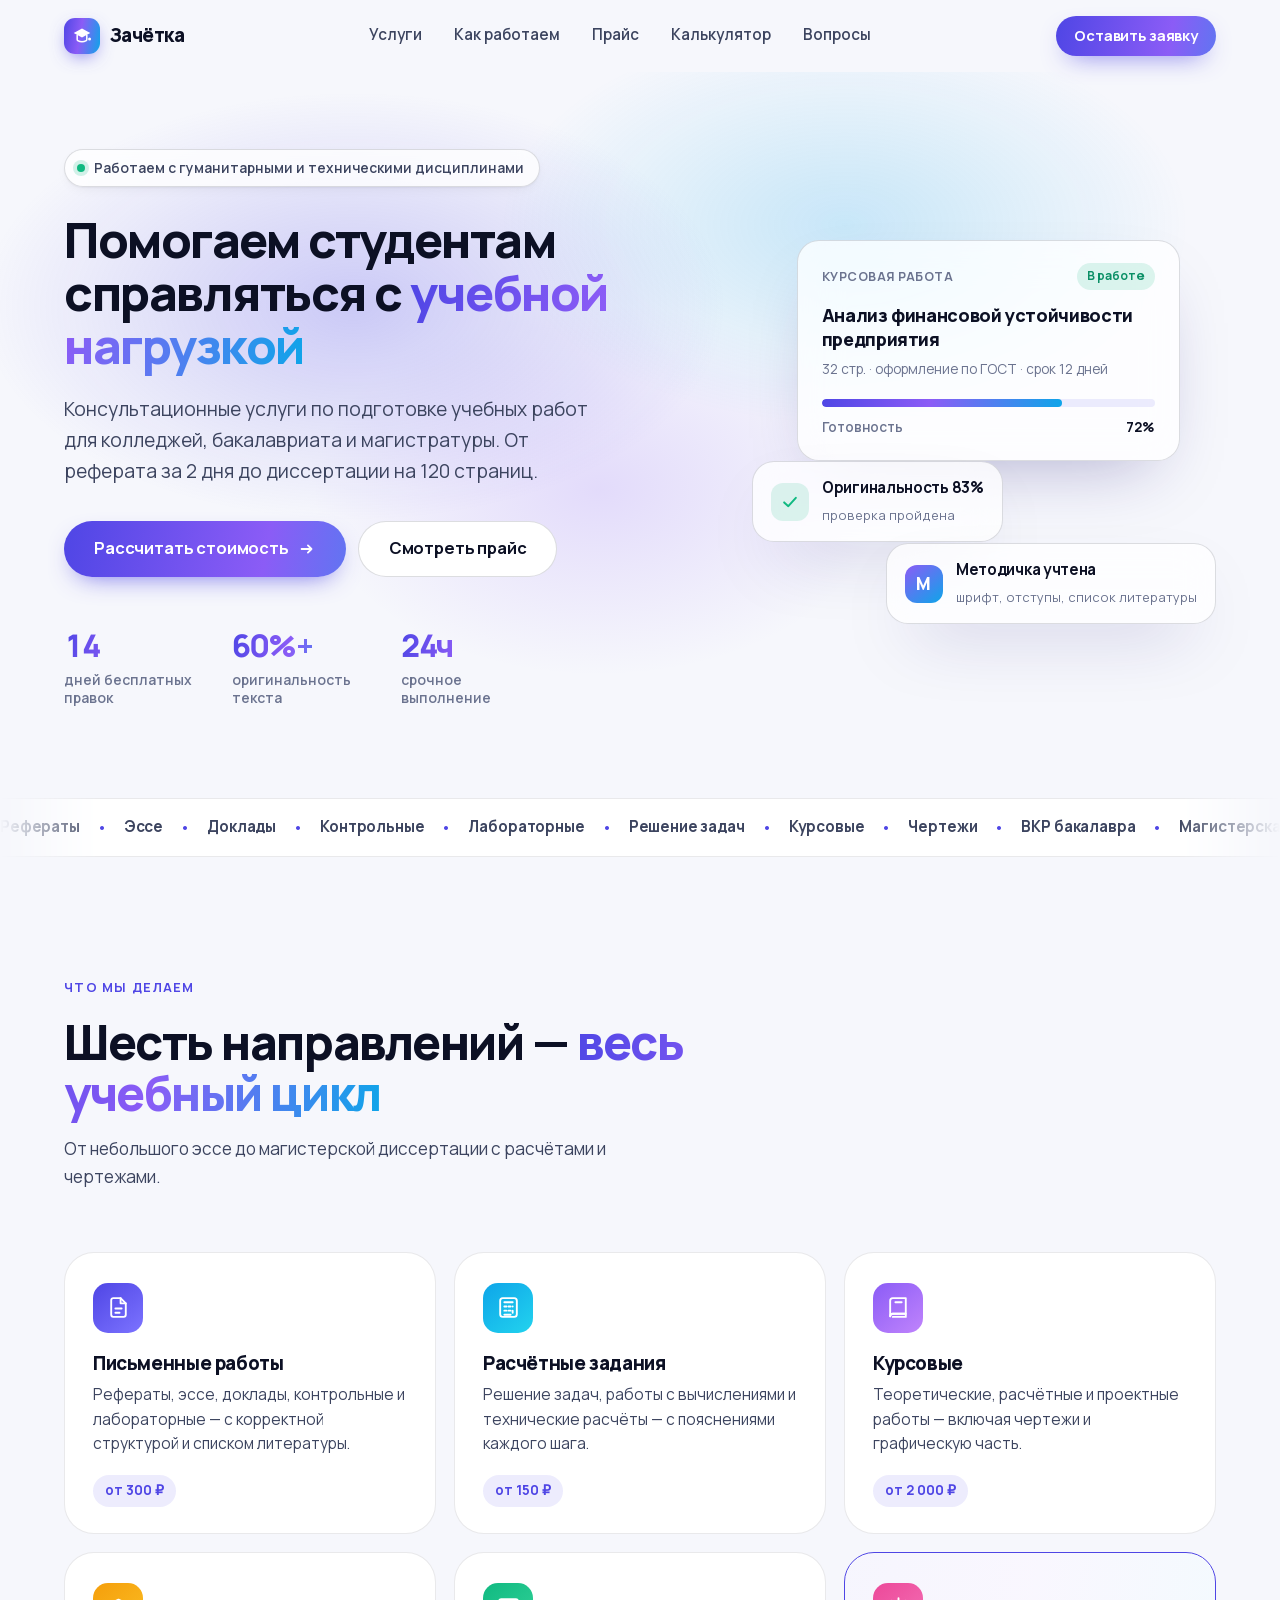
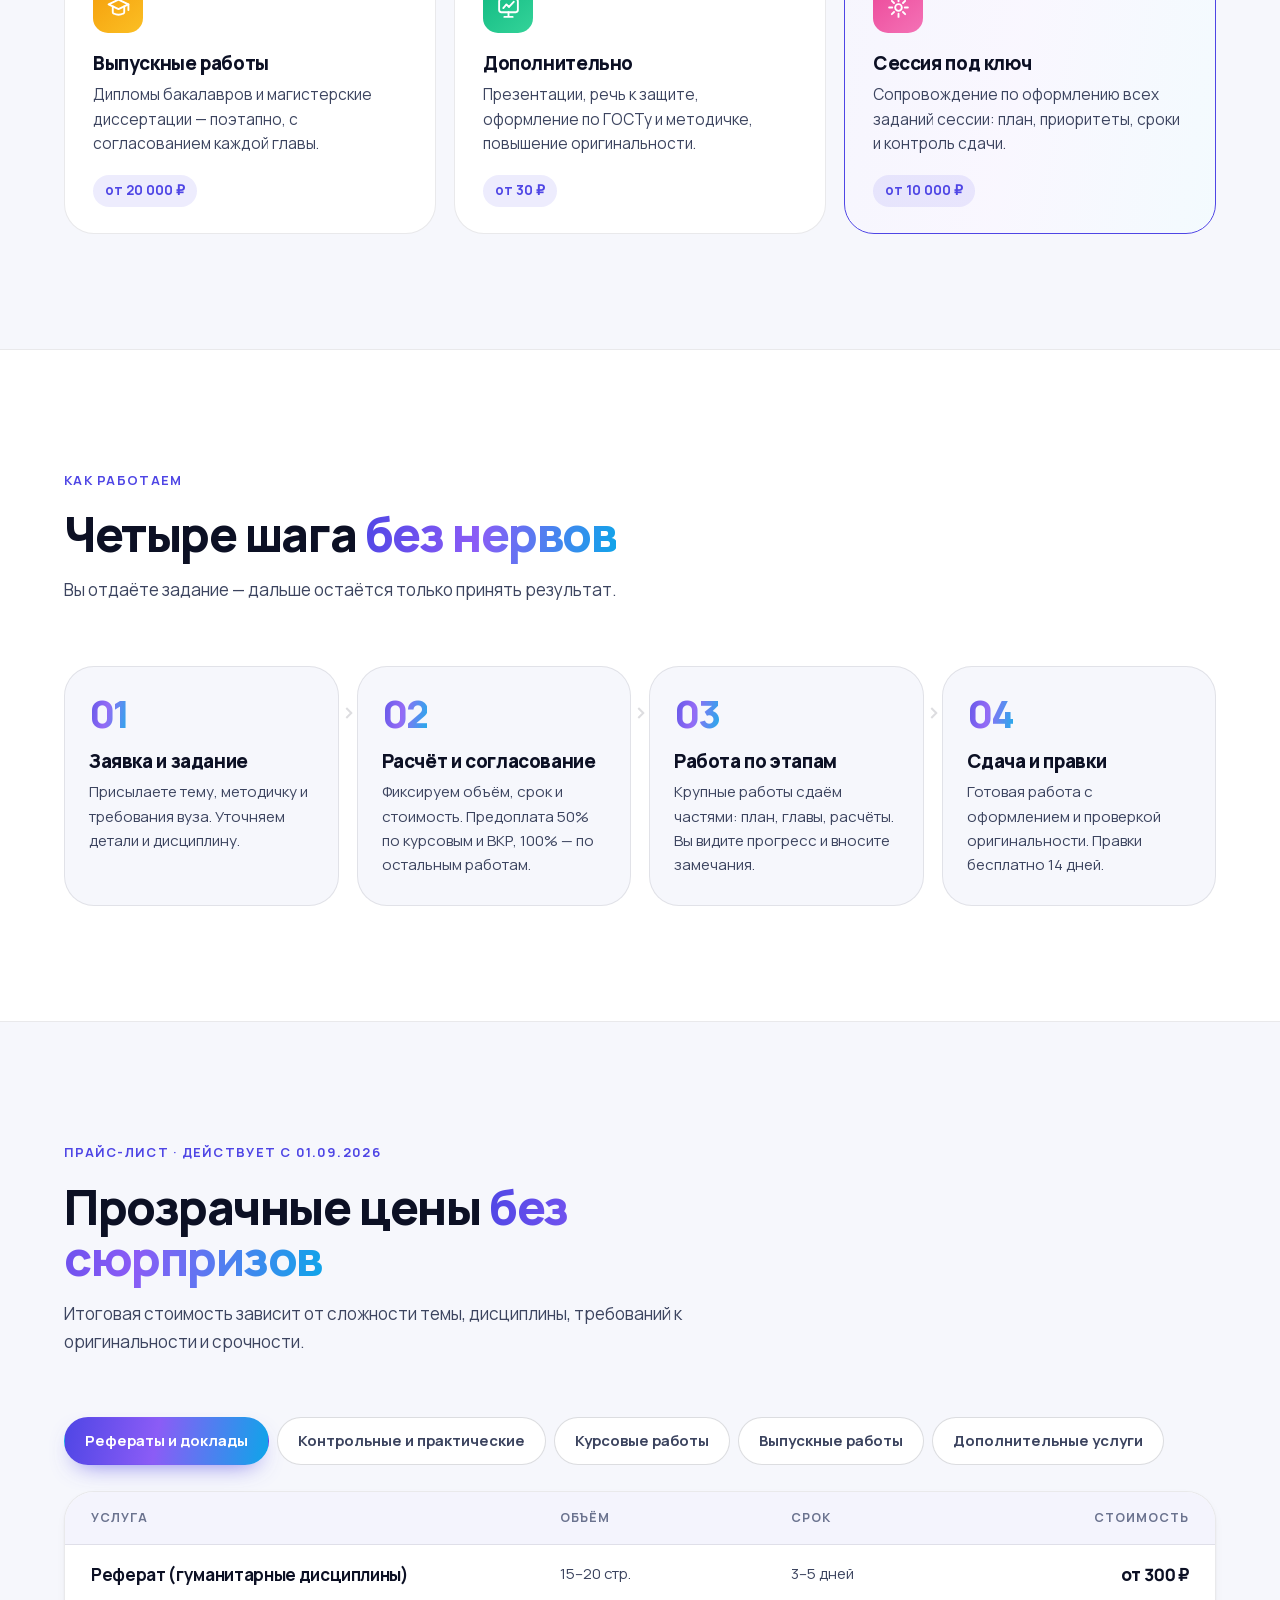
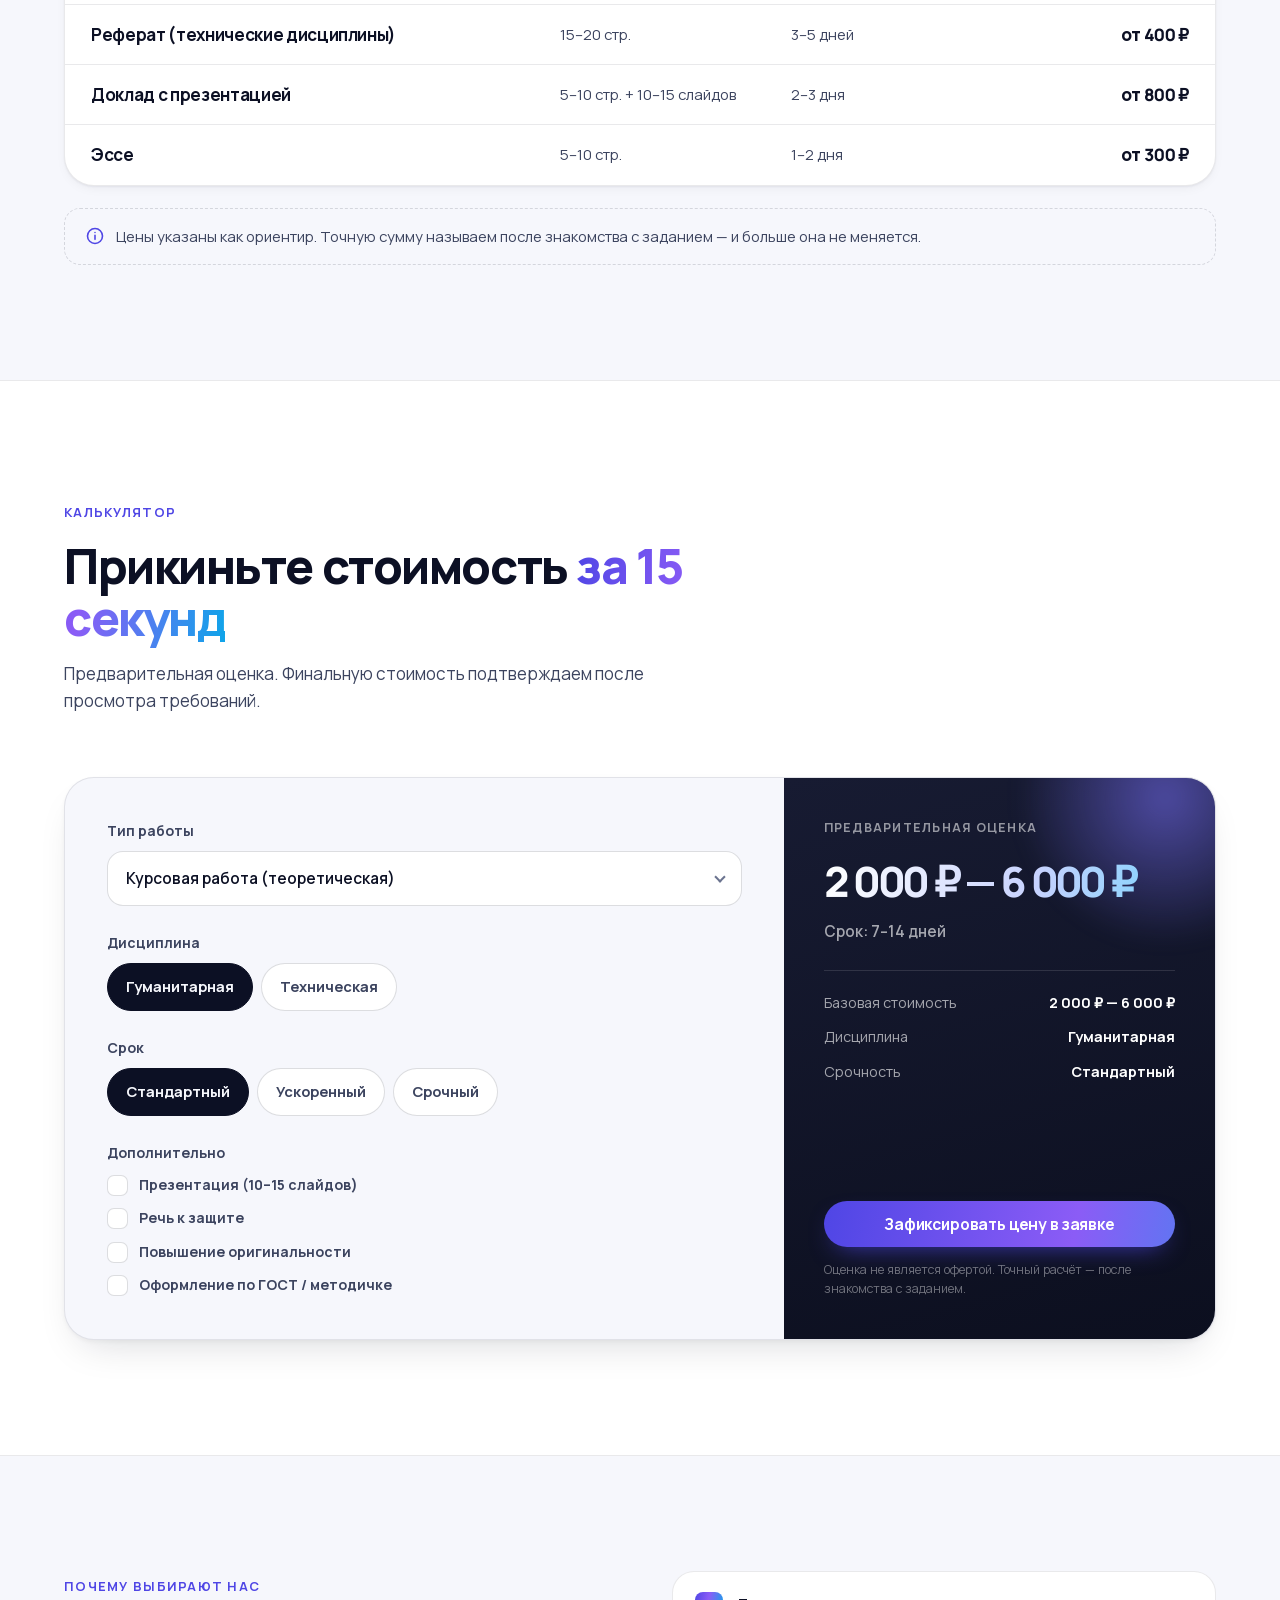
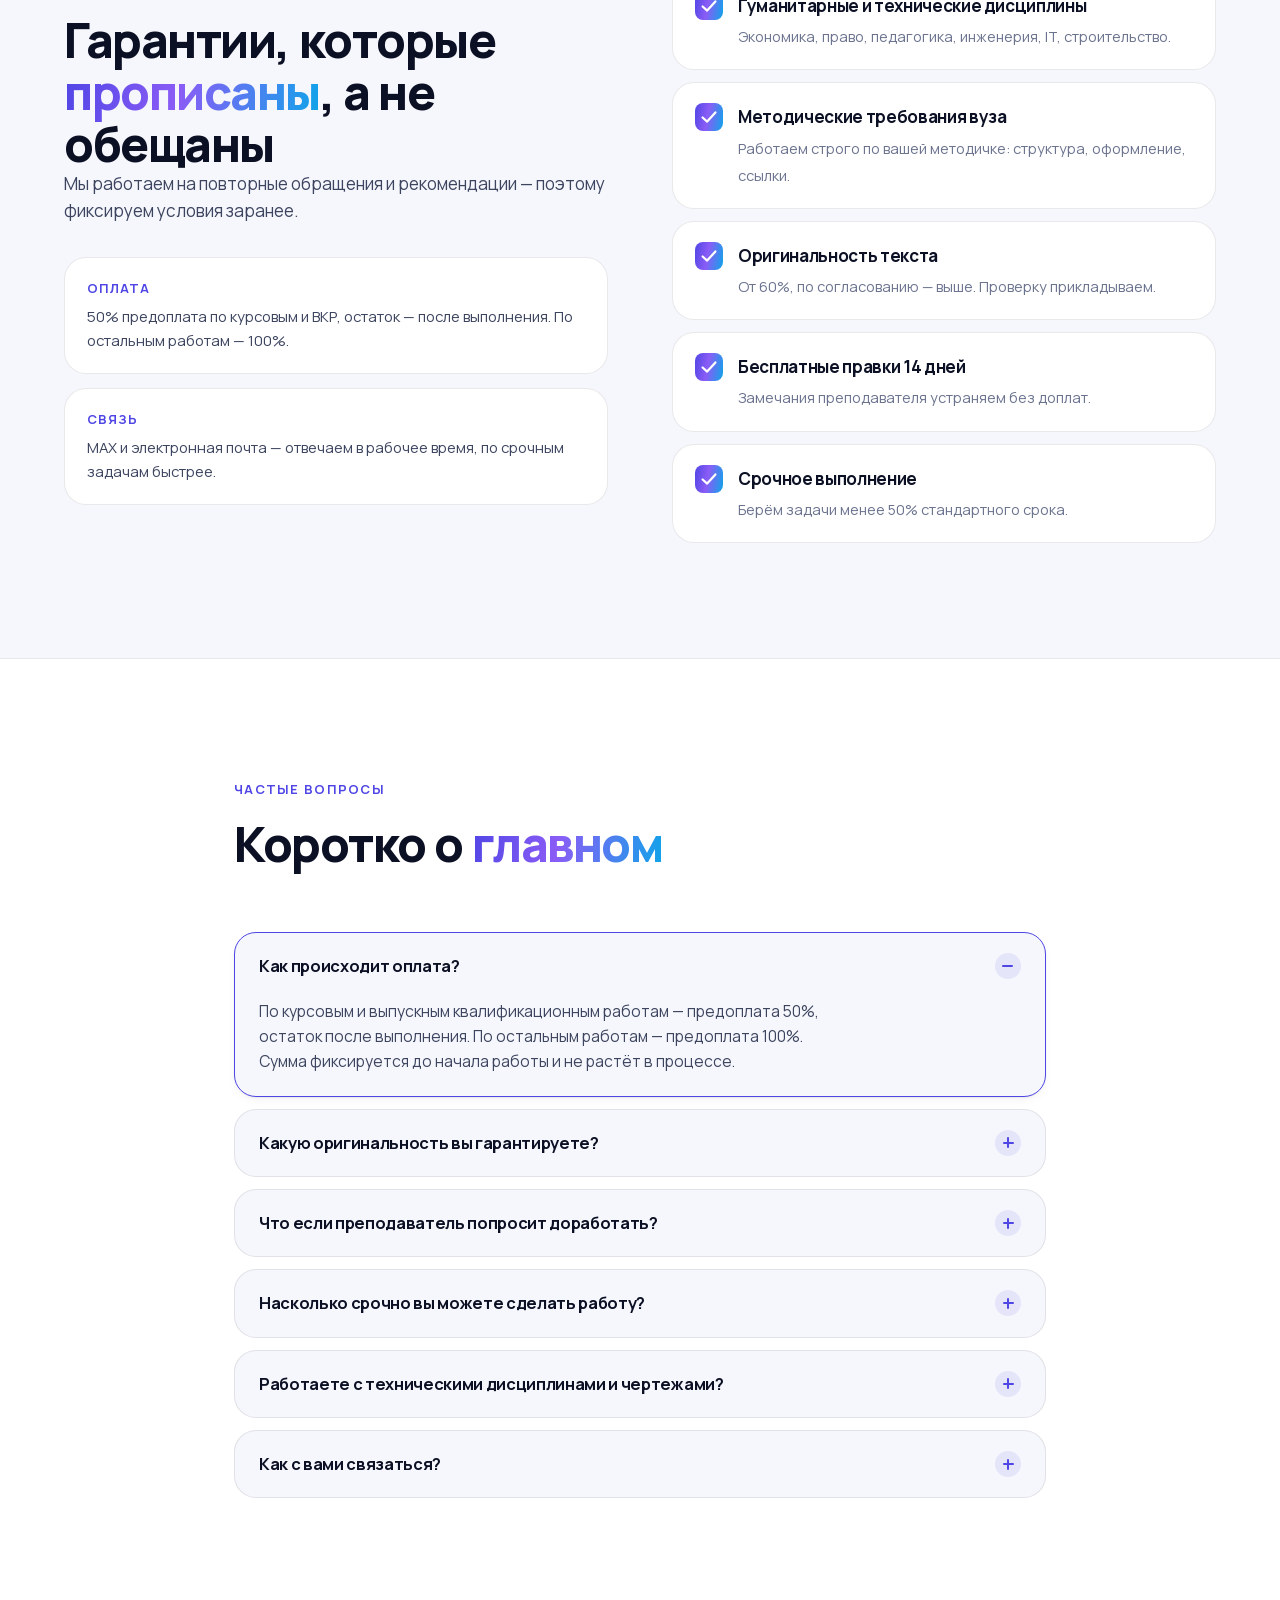
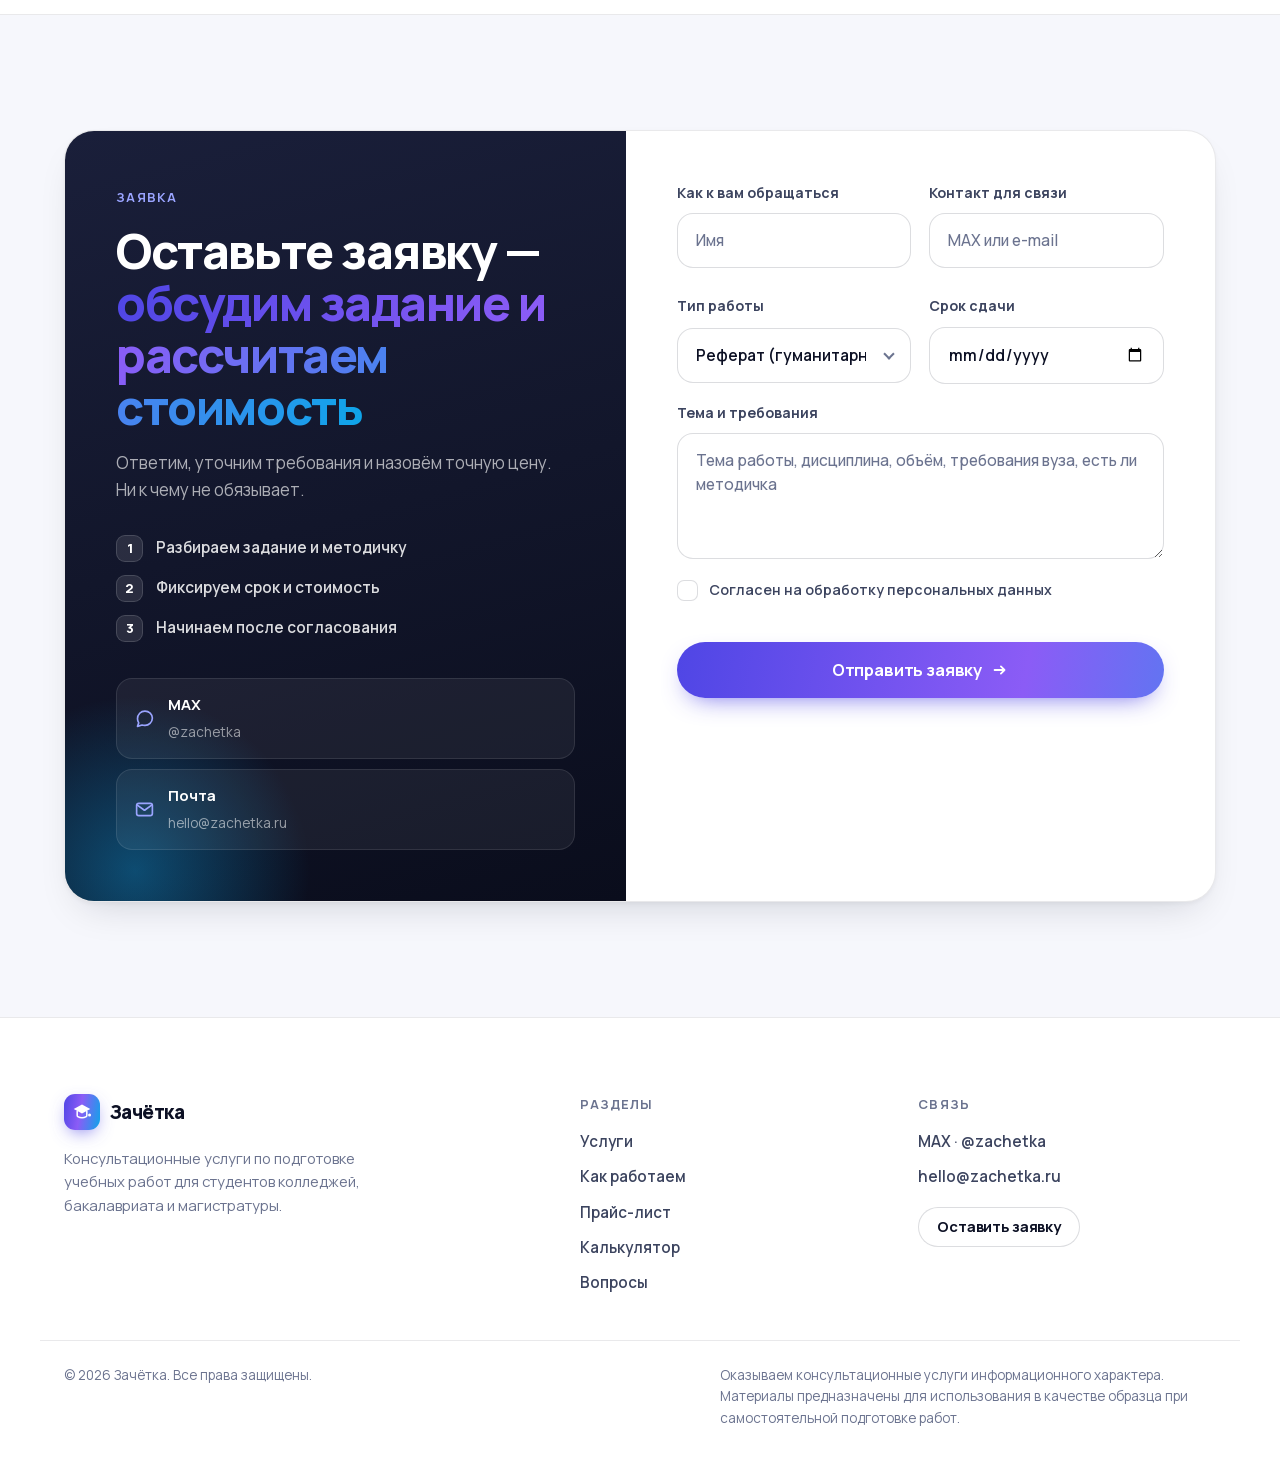
==== index.html @ c63322fb "Лендинг «Зачётка»: услуги, прайс-лист, калькулятор стоимости, форма заявки Одностраничный сайт без с" ====
<!DOCTYPE html>
<html lang="ru">
<head>
<meta charset="UTF-8">
<meta name="viewport" content="width=device-width, initial-scale=1">
<title>Зачётка — помощь студентам с учебными работами</title>
<meta name="description" content="Консультационные услуги по подготовке учебных работ: рефераты, контрольные, курсовые, ВКР и магистерские диссертации. Гарантия оригинальности, бесплатные правки 14 дней, срочное выполнение.">
<meta name="theme-color" content="#4f46e5">

<meta property="og:type" content="website">
<meta property="og:title" content="Зачётка — помощь студентам с учебными работами">
<meta property="og:description" content="Рефераты, контрольные, курсовые, ВКР и диссертации. Соблюдаем методички вашего вуза, правим бесплатно 14 дней.">
<meta property="og:image" content="assets/img/og.svg">

<link rel="icon" href="assets/img/favicon.svg" type="image/svg+xml">
<link rel="preload" href="assets/fonts/manrope-cyrillic.woff2" as="font" type="font/woff2" crossorigin>
<link rel="stylesheet" href="assets/css/fonts.css">
<link rel="stylesheet" href="assets/css/styles.css">
</head>
<body>

<div class="scroll-progress" aria-hidden="true"><span id="scrollBar"></span></div>

<a class="skip-link" href="#services">Перейти к содержанию</a>

<!-- ============ HEADER ============ -->
<header class="site-header" id="header">
  <div class="wrap header-inner">
    <a class="logo" href="#top" aria-label="Зачётка — на главную">
      <span class="logo-mark" aria-hidden="true">
        <svg viewBox="0 0 32 32" fill="none"><path d="M4 11.5 16 5l12 6.5-12 6.5-12-6.5Z" fill="currentColor"/><path d="M9 15v6.2c0 .6.3 1.1.8 1.4 4.1 2.4 8.3 2.4 12.4 0 .5-.3.8-.8.8-1.4V15" stroke="currentColor" stroke-width="2.2" stroke-linecap="round"/><circle cx="27" cy="20.5" r="2.2" fill="currentColor"/></svg>
      </span>
      <span class="logo-text">Зачётка</span>
    </a>

    <nav class="nav" id="nav" aria-label="Основная навигация">
      <a href="#services">Услуги</a>
      <a href="#process">Как работаем</a>
      <a href="#pricing">Прайс</a>
      <a href="#calc">Калькулятор</a>
      <a href="#faq">Вопросы</a>
      <a class="btn btn-primary nav-cta" href="#order">Оставить заявку</a>
    </nav>

    <div class="header-actions">
      <a class="btn btn-primary btn-sm" href="#order">Оставить заявку</a>
      <button class="burger" id="burger" type="button" aria-label="Меню" aria-expanded="false"><span></span><span></span></button>
    </div>
  </div>
</header>

<main id="top">

<!-- ============ HERO ============ -->
<section class="hero">
  <div class="hero-glow" aria-hidden="true"></div>

  <div class="wrap hero-inner">
    <div class="hero-copy">
      <span class="pill reveal">
        <span class="dot"></span>
        Работаем с гуманитарными и техническими дисциплинами
      </span>

      <h1 class="reveal">
        Помогаем студентам<br>
        справляться с <span class="grad">учебной нагрузкой</span>
      </h1>

      <p class="lead reveal">
        Консультационные услуги по подготовке учебных работ для колледжей,
        бакалавриата и магистратуры. От реферата за 2 дня до диссертации на 120 страниц.
      </p>

      <div class="hero-cta reveal">
        <a class="btn btn-primary btn-lg" href="#order">
          Рассчитать стоимость
          <svg viewBox="0 0 20 20" fill="none" stroke="currentColor" stroke-width="2" stroke-linecap="round" stroke-linejoin="round"><path d="M4 10h11M11 6l4 4-4 4"/></svg>
        </a>
        <a class="btn btn-ghost btn-lg" href="#pricing">Смотреть прайс</a>
      </div>

      <ul class="hero-trust reveal">
        <li><strong data-count="14">0</strong><span>дней бесплатных правок</span></li>
        <li><strong data-count="60" data-suffix="%+">0</strong><span>оригинальность текста</span></li>
        <li><strong data-count="24" data-suffix="ч">0</strong><span>срочное выполнение</span></li>
      </ul>
    </div>

    <!-- Визуальная карточка -->
    <div class="hero-visual reveal" aria-hidden="true">
      <div class="card-stack">
        <div class="float-card fc-status">
          <div class="fc-head">
            <span class="fc-tag">Курсовая работа</span>
            <span class="badge badge-ok">В работе</span>
          </div>
          <div class="fc-title">Анализ финансовой устойчивости предприятия</div>
          <div class="fc-meta">32 стр. · оформление по ГОСТ · срок 12 дней</div>
          <div class="fc-progress"><span style="--w:72%"></span></div>
          <div class="fc-row"><span>Готовность</span><b>72%</b></div>
        </div>

        <div class="float-card fc-check">
          <div class="fc-check-icon">
            <svg viewBox="0 0 24 24" fill="none" stroke="currentColor" stroke-width="2.4" stroke-linecap="round" stroke-linejoin="round"><path d="M5 12.5 10 17l9-10"/></svg>
          </div>
          <div>
            <b>Оригинальность 83%</b>
            <span>проверка пройдена</span>
          </div>
        </div>

        <div class="float-card fc-chat">
          <div class="fc-avatar">М</div>
          <div>
            <b>Методичка учтена</b>
            <span>шрифт, отступы, список литературы</span>
          </div>
        </div>
      </div>
    </div>
  </div>

  <div class="marquee" aria-hidden="true">
    <div class="marquee-track">
      <span>Рефераты</span><i>•</i><span>Эссе</span><i>•</i><span>Доклады</span><i>•</i><span>Контрольные</span><i>•</i><span>Лабораторные</span><i>•</i><span>Решение задач</span><i>•</i><span>Курсовые</span><i>•</i><span>Чертежи</span><i>•</i><span>ВКР бакалавра</span><i>•</i><span>Магистерская диссертация</span><i>•</i><span>Презентации</span><i>•</i><span>Речь к защите</span><i>•</i><span>Оформление по ГОСТ</span><i>•</i>
      <span>Рефераты</span><i>•</i><span>Эссе</span><i>•</i><span>Доклады</span><i>•</i><span>Контрольные</span><i>•</i><span>Лабораторные</span><i>•</i><span>Решение задач</span><i>•</i><span>Курсовые</span><i>•</i><span>Чертежи</span><i>•</i><span>ВКР бакалавра</span><i>•</i><span>Магистерская диссертация</span><i>•</i><span>Презентации</span><i>•</i><span>Речь к защите</span><i>•</i><span>Оформление по ГОСТ</span><i>•</i>
    </div>
  </div>
</section>

<!-- ============ SERVICES ============ -->
<section class="section" id="services">
  <div class="wrap">
    <div class="section-head">
      <span class="eyebrow reveal">Что мы делаем</span>
      <h2 class="reveal">Шесть направлений — <span class="grad">весь учебный цикл</span></h2>
      <p class="section-sub reveal">От небольшого эссе до магистерской диссертации с расчётами и чертежами.</p>
    </div>

    <div class="cards">
      <article class="card reveal">
        <div class="card-ico ico-1">
          <svg viewBox="0 0 24 24" fill="none" stroke="currentColor" stroke-width="1.8" stroke-linecap="round" stroke-linejoin="round"><path d="M14 3H7a2 2 0 0 0-2 2v14a2 2 0 0 0 2 2h10a2 2 0 0 0 2-2V8l-5-5Z"/><path d="M14 3v5h5M9 13h6M9 17h4"/></svg>
        </div>
        <h3>Письменные работы</h3>
        <p>Рефераты, эссе, доклады, контрольные и лабораторные — с корректной структурой и списком литературы.</p>
        <span class="card-price">от 300 ₽</span>
      </article>

      <article class="card reveal">
        <div class="card-ico ico-2">
          <svg viewBox="0 0 24 24" fill="none" stroke="currentColor" stroke-width="1.8" stroke-linecap="round" stroke-linejoin="round"><rect x="4" y="3" width="16" height="18" rx="2.5"/><path d="M8 7h8M8 11h2M12 11h2M16 11h.01M8 15h2M12 15h2M16 15v2M8 19h6"/></svg>
        </div>
        <h3>Расчётные задания</h3>
        <p>Решение задач, работы с вычислениями и технические расчёты — с пояснениями каждого шага.</p>
        <span class="card-price">от 150 ₽</span>
      </article>

      <article class="card reveal">
        <div class="card-ico ico-3">
          <svg viewBox="0 0 24 24" fill="none" stroke="currentColor" stroke-width="1.8" stroke-linecap="round" stroke-linejoin="round"><path d="M4 5.5A2.5 2.5 0 0 1 6.5 3H19v15H6.5A2.5 2.5 0 0 0 4 20.5V5.5Z"/><path d="M4 20.5A2.5 2.5 0 0 1 6.5 18H19v3H6.5M9 7h6"/></svg>
        </div>
        <h3>Курсовые</h3>
        <p>Теоретические, расчётные и проектные работы — включая чертежи и графическую часть.</p>
        <span class="card-price">от 2 000 ₽</span>
      </article>

      <article class="card reveal">
        <div class="card-ico ico-4">
          <svg viewBox="0 0 24 24" fill="none" stroke="currentColor" stroke-width="1.8" stroke-linecap="round" stroke-linejoin="round"><path d="M2.5 9 12 4.5 21.5 9 12 13.5 2.5 9Z"/><path d="M6.5 11v5.6c0 .5.3 1 .8 1.2 3.1 1.6 6.3 1.6 9.4 0 .5-.2.8-.7.8-1.2V11"/><path d="M21.5 9v5.5"/></svg>
        </div>
        <h3>Выпускные работы</h3>
        <p>Дипломы бакалавров и магистерские диссертации — поэтапно, с согласованием каждой главы.</p>
        <span class="card-price">от 20 000 ₽</span>
      </article>

      <article class="card reveal">
        <div class="card-ico ico-5">
          <svg viewBox="0 0 24 24" fill="none" stroke="currentColor" stroke-width="1.8" stroke-linecap="round" stroke-linejoin="round"><rect x="3" y="4" width="18" height="12.5" rx="2"/><path d="M12 16.5V21M8 21h8M7 12.5l3-3.5 2.5 2.5 4.5-5"/></svg>
        </div>
        <h3>Дополнительно</h3>
        <p>Презентации, речь к защите, оформление по ГОСТу и методичке, повышение оригинальности.</p>
        <span class="card-price">от 30 ₽</span>
      </article>

      <article class="card card-accent reveal">
        <div class="card-ico ico-6">
          <svg viewBox="0 0 24 24" fill="none" stroke="currentColor" stroke-width="1.8" stroke-linecap="round" stroke-linejoin="round"><path d="M12 3v3M12 18v3M3 12h3M18 12h3M5.6 5.6l2.1 2.1M16.3 16.3l2.1 2.1M18.4 5.6l-2.1 2.1M7.7 16.3l-2.1 2.1"/><circle cx="12" cy="12" r="3.2"/></svg>
        </div>
        <h3>Сессия под ключ</h3>
        <p>Сопровождение по оформлению всех заданий сессии: план, приоритеты, сроки и контроль сдачи.</p>
        <span class="card-price">от 10 000 ₽</span>
      </article>
    </div>
  </div>
</section>

<!-- ============ PROCESS ============ -->
<section class="section section-alt" id="process">
  <div class="wrap">
    <div class="section-head">
      <span class="eyebrow reveal">Как работаем</span>
      <h2 class="reveal">Четыре шага <span class="grad">без нервов</span></h2>
      <p class="section-sub reveal">Вы отдаёте задание — дальше остаётся только принять результат.</p>
    </div>

    <ol class="steps">
      <li class="step reveal">
        <span class="step-num">01</span>
        <h3>Заявка и задание</h3>
        <p>Присылаете тему, методичку и требования вуза. Уточняем детали и дисциплину.</p>
      </li>
      <li class="step reveal">
        <span class="step-num">02</span>
        <h3>Расчёт и согласование</h3>
        <p>Фиксируем объём, срок и стоимость. Предоплата 50% по курсовым и ВКР, 100% — по остальным работам.</p>
      </li>
      <li class="step reveal">
        <span class="step-num">03</span>
        <h3>Работа по этапам</h3>
        <p>Крупные работы сдаём частями: план, главы, расчёты. Вы видите прогресс и вносите замечания.</p>
      </li>
      <li class="step reveal">
        <span class="step-num">04</span>
        <h3>Сдача и правки</h3>
        <p>Готовая работа с оформлением и проверкой оригинальности. Правки бесплатно 14 дней.</p>
      </li>
    </ol>
  </div>
</section>

<!-- ============ PRICING ============ -->
<section class="section" id="pricing">
  <div class="wrap">
    <div class="section-head">
      <span class="eyebrow reveal">Прайс-лист · действует с 01.09.2026</span>
      <h2 class="reveal">Прозрачные цены <span class="grad">без сюрпризов</span></h2>
      <p class="section-sub reveal">Итоговая стоимость зависит от сложности темы, дисциплины, требований к оригинальности и срочности.</p>
    </div>

    <div class="tabs reveal" id="priceTabs" role="tablist" aria-label="Категории услуг"></div>
    <div class="price-panels" id="pricePanels"></div>

    <p class="price-note reveal">
      <svg viewBox="0 0 24 24" fill="none" stroke="currentColor" stroke-width="1.9" stroke-linecap="round"><circle cx="12" cy="12" r="9"/><path d="M12 11v5M12 7.8v.01"/></svg>
      Цены указаны как ориентир. Точную сумму называем после знакомства с заданием — и больше она не меняется.
    </p>
  </div>
</section>

<!-- ============ CALCULATOR ============ -->
<section class="section section-alt" id="calc">
  <div class="wrap">
    <div class="section-head">
      <span class="eyebrow reveal">Калькулятор</span>
      <h2 class="reveal">Прикиньте стоимость <span class="grad">за 15 секунд</span></h2>
      <p class="section-sub reveal">Предварительная оценка. Финальную стоимость подтверждаем после просмотра требований.</p>
    </div>

    <div class="calc reveal">
      <form class="calc-form" id="calcForm" novalidate>
        <div class="field">
          <label for="calcType">Тип работы</label>
          <div class="select-wrap">
            <select id="calcType"></select>
          </div>
        </div>

        <div class="field">
          <span class="label">Дисциплина</span>
          <div class="chips" id="calcDiscipline" role="radiogroup" aria-label="Дисциплина">
            <button type="button" class="chip is-active" data-value="1" role="radio" aria-checked="true">Гуманитарная</button>
            <button type="button" class="chip" data-value="1.3" role="radio" aria-checked="false">Техническая</button>
          </div>
        </div>

        <div class="field">
          <span class="label">Срок</span>
          <div class="chips" id="calcUrgency" role="radiogroup" aria-label="Срок">
            <button type="button" class="chip is-active" data-value="1" role="radio" aria-checked="true">Стандартный</button>
            <button type="button" class="chip" data-value="1.5" role="radio" aria-checked="false">Ускоренный</button>
            <button type="button" class="chip" data-value="2" role="radio" aria-checked="false">Срочный</button>
          </div>
        </div>

        <div class="field">
          <span class="label">Дополнительно</span>
          <div class="checks" id="calcExtras">
            <label class="check"><input type="checkbox" data-add="500"><span class="box"></span>Презентация (10–15 слайдов)</label>
            <label class="check"><input type="checkbox" data-add="800"><span class="box"></span>Речь к защите</label>
            <label class="check"><input type="checkbox" data-add="1500"><span class="box"></span>Повышение оригинальности</label>
            <label class="check"><input type="checkbox" data-add="600"><span class="box"></span>Оформление по ГОСТ / методичке</label>
          </div>
        </div>
      </form>

      <aside class="calc-result">
        <span class="cr-label">Предварительная оценка</span>
        <div class="cr-sum" id="calcSum">от 300 ₽</div>
        <div class="cr-term" id="calcTerm">Срок: 3–5 дней</div>

        <ul class="cr-list" id="calcBreakdown"></ul>

        <a class="btn btn-primary btn-block" href="#order" id="calcToOrder">Зафиксировать цену в заявке</a>
        <p class="cr-fine">Оценка не является офертой. Точный расчёт — после знакомства с заданием.</p>
      </aside>
    </div>
  </div>
</section>

<!-- ============ ADVANTAGES ============ -->
<section class="section" id="why">
  <div class="wrap">
    <div class="why-layout">
      <div class="why-copy">
        <span class="eyebrow reveal">Почему выбирают нас</span>
        <h2 class="reveal">Гарантии, которые <span class="grad">прописаны</span>, а не обещаны</h2>
        <p class="section-sub reveal">Мы работаем на повторные обращения и рекомендации — поэтому фиксируем условия заранее.</p>

        <div class="why-terms reveal">
          <div class="wt-item">
            <b>Оплата</b>
            <p>50% предоплата по курсовым и ВКР, остаток — после выполнения. По остальным работам — 100%.</p>
          </div>
          <div class="wt-item">
            <b>Связь</b>
            <p>MAX и электронная почта — отвечаем в рабочее время, по срочным задачам быстрее.</p>
          </div>
        </div>
      </div>

      <ul class="why-list">
        <li class="reveal"><svg viewBox="0 0 24 24" fill="none" stroke="currentColor" stroke-width="2.4" stroke-linecap="round" stroke-linejoin="round"><path d="M5 12.5 10 17l9-10"/></svg><div><b>Гуманитарные и технические дисциплины</b><span>Экономика, право, педагогика, инженерия, IT, строительство.</span></div></li>
        <li class="reveal"><svg viewBox="0 0 24 24" fill="none" stroke="currentColor" stroke-width="2.4" stroke-linecap="round" stroke-linejoin="round"><path d="M5 12.5 10 17l9-10"/></svg><div><b>Методические требования вуза</b><span>Работаем строго по вашей методичке: структура, оформление, ссылки.</span></div></li>
        <li class="reveal"><svg viewBox="0 0 24 24" fill="none" stroke="currentColor" stroke-width="2.4" stroke-linecap="round" stroke-linejoin="round"><path d="M5 12.5 10 17l9-10"/></svg><div><b>Оригинальность текста</b><span>От 60%, по согласованию — выше. Проверку прикладываем.</span></div></li>
        <li class="reveal"><svg viewBox="0 0 24 24" fill="none" stroke="currentColor" stroke-width="2.4" stroke-linecap="round" stroke-linejoin="round"><path d="M5 12.5 10 17l9-10"/></svg><div><b>Бесплатные правки 14 дней</b><span>Замечания преподавателя устраняем без доплат.</span></div></li>
        <li class="reveal"><svg viewBox="0 0 24 24" fill="none" stroke="currentColor" stroke-width="2.4" stroke-linecap="round" stroke-linejoin="round"><path d="M5 12.5 10 17l9-10"/></svg><div><b>Срочное выполнение</b><span>Берём задачи менее 50% стандартного срока.</span></div></li>
      </ul>
    </div>
  </div>
</section>

<!-- ============ FAQ ============ -->
<section class="section section-alt" id="faq">
  <div class="wrap wrap-narrow">
    <div class="section-head">
      <span class="eyebrow reveal">Частые вопросы</span>
      <h2 class="reveal">Коротко о <span class="grad">главном</span></h2>
    </div>

    <div class="faq" id="faqList">
      <details class="faq-item reveal" open>
        <summary>Как происходит оплата?<span class="chev" aria-hidden="true"></span></summary>
        <div class="faq-body"><p>По курсовым и выпускным квалификационным работам — предоплата 50%, остаток после выполнения. По остальным работам — предоплата 100%. Сумма фиксируется до начала работы и не растёт в процессе.</p></div>
      </details>

      <details class="faq-item reveal">
        <summary>Какую оригинальность вы гарантируете?<span class="chev" aria-hidden="true"></span></summary>
        <div class="faq-body"><p>При необходимости — от 60%. Если методичка требует больше, поднимаем по согласованию. Отчёт о проверке прикладываем к готовой работе.</p></div>
      </details>

      <details class="faq-item reveal">
        <summary>Что если преподаватель попросит доработать?<span class="chev" aria-hidden="true"></span></summary>
        <div class="faq-body"><p>Правки по замечаниям в течение 14 дней после сдачи — бесплатно. Если требуется изменить тему или существенно расширить объём, доработка считается отдельно — 30% от стоимости работы.</p></div>
      </details>

      <details class="faq-item reveal">
        <summary>Насколько срочно вы можете сделать работу?<span class="chev" aria-hidden="true"></span></summary>
        <div class="faq-body"><p>Берём задания со сроком менее 50% стандартного. Срочность увеличивает стоимость на 50–100% — зависит от объёма и дисциплины. Реферат или решение задач реально сделать за сутки.</p></div>
      </details>

      <details class="faq-item reveal">
        <summary>Работаете с техническими дисциплинами и чертежами?<span class="chev" aria-hidden="true"></span></summary>
        <div class="faq-body"><p>Да. Расчётные задания, лабораторные, курсовые проекты с графической частью и чертежами, технические ВКР. Технические дисциплины тарифицируются выше гуманитарных.</p></div>
      </details>

      <details class="faq-item reveal">
        <summary>Как с вами связаться?<span class="chev" aria-hidden="true"></span></summary>
        <div class="faq-body"><p>Через MAX или электронную почту. Оставьте заявку в форме ниже — ответим и обсудим задание.</p></div>
      </details>
    </div>
  </div>
</section>

<!-- ============ ORDER ============ -->
<section class="section" id="order">
  <div class="wrap">
    <div class="order">
      <div class="order-copy">
        <span class="eyebrow">Заявка</span>
        <h2>Оставьте заявку — <span class="grad">обсудим задание и рассчитаем стоимость</span></h2>
        <p>Ответим, уточним требования и назовём точную цену. Ни к чему не обязывает.</p>

        <ul class="order-bullets">
          <li><span>1</span>Разбираем задание и методичку</li>
          <li><span>2</span>Фиксируем срок и стоимость</li>
          <li><span>3</span>Начинаем после согласования</li>
        </ul>

        <div class="order-contacts">
          <a class="oc-item" href="#order" data-copy="max">
            <svg viewBox="0 0 24 24" fill="none" stroke="currentColor" stroke-width="1.9" stroke-linecap="round" stroke-linejoin="round"><path d="M21 11.5a8.4 8.4 0 0 1-9 8.4 9.4 9.4 0 0 1-2.8-.4L4 21l1.4-4a8.3 8.3 0 0 1-1.4-4.6C4 7.3 7.9 3.5 12.5 3.5S21 7 21 11.5Z"/></svg>
            <div><b>MAX</b><span>@zachetka</span></div>
          </a>
          <a class="oc-item" href="mailto:hello@zachetka.ru">
            <svg viewBox="0 0 24 24" fill="none" stroke="currentColor" stroke-width="1.9" stroke-linecap="round" stroke-linejoin="round"><rect x="3" y="5" width="18" height="14" rx="2.5"/><path d="m3.8 7 7.3 5.3c.5.4 1.3.4 1.8 0L20.2 7"/></svg>
            <div><b>Почта</b><span>hello@zachetka.ru</span></div>
          </a>
        </div>
      </div>

      <form class="order-form" id="orderForm" novalidate>
        <div class="of-grid">
          <div class="field">
            <label for="fName">Как к вам обращаться</label>
            <input id="fName" name="name" type="text" placeholder="Имя" autocomplete="name" required>
            <span class="err" data-for="fName"></span>
          </div>

          <div class="field">
            <label for="fContact">Контакт для связи</label>
            <input id="fContact" name="contact" type="text" placeholder="MAX или e-mail" required>
            <span class="err" data-for="fContact"></span>
          </div>

          <div class="field">
            <label for="fType">Тип работы</label>
            <div class="select-wrap"><select id="fType" name="type"></select></div>
          </div>

          <div class="field">
            <label for="fDeadline">Срок сдачи</label>
            <input id="fDeadline" name="deadline" type="date">
          </div>

          <div class="field field-full">
            <label for="fTopic">Тема и требования</label>
            <textarea id="fTopic" name="topic" rows="4" placeholder="Тема работы, дисциплина, объём, требования вуза, есть ли методичка"></textarea>
          </div>
        </div>

        <label class="check check-agree">
          <input type="checkbox" id="fAgree" required><span class="box"></span>
          Согласен на обработку персональных данных
        </label>
        <span class="err" data-for="fAgree"></span>

        <button class="btn btn-primary btn-lg btn-block" type="submit">
          Отправить заявку
          <svg viewBox="0 0 20 20" fill="none" stroke="currentColor" stroke-width="2" stroke-linecap="round" stroke-linejoin="round"><path d="M4 10h11M11 6l4 4-4 4"/></svg>
        </button>

        <div class="form-success" id="formSuccess" hidden>
          <div class="fs-ico"><svg viewBox="0 0 24 24" fill="none" stroke="currentColor" stroke-width="2.6" stroke-linecap="round" stroke-linejoin="round"><path d="M5 12.5 10 17l9-10"/></svg></div>
          <b>Заявка сформирована</b>
          <p>Мы открыли письмо с вашими данными — отправьте его, и мы ответим в ближайшее время.</p>
        </div>
      </form>
    </div>
  </div>
</section>

</main>

<!-- ============ FOOTER ============ -->
<footer class="site-footer">
  <div class="wrap footer-inner">
    <div class="f-brand">
      <a class="logo" href="#top">
        <span class="logo-mark" aria-hidden="true">
          <svg viewBox="0 0 32 32" fill="none"><path d="M4 11.5 16 5l12 6.5-12 6.5-12-6.5Z" fill="currentColor"/><path d="M9 15v6.2c0 .6.3 1.1.8 1.4 4.1 2.4 8.3 2.4 12.4 0 .5-.3.8-.8.8-1.4V15" stroke="currentColor" stroke-width="2.2" stroke-linecap="round"/><circle cx="27" cy="20.5" r="2.2" fill="currentColor"/></svg>
        </span>
        <span class="logo-text">Зачётка</span>
      </a>
      <p>Консультационные услуги по подготовке учебных работ для студентов колледжей, бакалавриата и магистратуры.</p>
    </div>

    <nav class="f-nav" aria-label="Разделы">
      <b>Разделы</b>
      <a href="#services">Услуги</a>
      <a href="#process">Как работаем</a>
      <a href="#pricing">Прайс-лист</a>
      <a href="#calc">Калькулятор</a>
      <a href="#faq">Вопросы</a>
    </nav>

    <div class="f-contacts">
      <b>Связь</b>
      <a href="#order">MAX · @zachetka</a>
      <a href="mailto:hello@zachetka.ru">hello@zachetka.ru</a>
      <a class="btn btn-ghost btn-sm" href="#order">Оставить заявку</a>
    </div>
  </div>

  <div class="wrap footer-bottom">
    <p>© <span id="year">2026</span> Зачётка. Все права защищены.</p>
    <p class="disclaimer">Оказываем консультационные услуги информационного характера. Материалы предназначены для использования в качестве образца при самостоятельной подготовке работ.</p>
  </div>
</footer>

<a class="to-top" id="toTop" href="#top" aria-label="Наверх">
  <svg viewBox="0 0 20 20" fill="none" stroke="currentColor" stroke-width="2.2" stroke-linecap="round" stroke-linejoin="round"><path d="M10 15V5M6 9l4-4 4 4"/></svg>
</a>

<script src="assets/js/main.js"></script>
</body>
</html>
---- assets/css/fonts.css ----
/* Manrope (variable, 200–800) — локальные подмножества cyrillic + latin,
   чтобы страница не зависела от доступности Google Fonts */
@font-face {
  font-family: 'Manrope';
  font-style: normal;
  font-weight: 200 800;
  font-display: swap;
  src: url('../fonts/manrope-cyrillic.woff2') format('woff2-variations');
  unicode-range: U+0301, U+0400-045F, U+0490-0491, U+04B0-04B1, U+2116;
}
@font-face {
  font-family: 'Manrope';
  font-style: normal;
  font-weight: 200 800;
  font-display: swap;
  src: url('../fonts/manrope-latin.woff2') format('woff2-variations');
  unicode-range: U+0000-00FF, U+0131, U+0152-0153, U+02BB-02BC, U+02C6, U+02DA, U+02DC, U+0304, U+0308, U+0329, U+2000-206F, U+20AC, U+2122, U+2191, U+2193, U+2212, U+2215, U+FEFF, U+FFFD;
}
---- assets/css/styles.css ----
/* =========================================================
   Зачётка — лендинг учебных работ
   Дизайн-система: токены, компоненты, секции
   ========================================================= */

/* ---------- TOKENS ---------- */
:root {
  --ink: #0c1024;
  --ink-2: #3c445f;
  --ink-3: #6b738f;
  --bg: #f6f7fc;
  --bg-2: #ffffff;
  --surface: rgba(255, 255, 255, .78);
  --line: rgba(12, 16, 36, .09);
  --line-strong: rgba(12, 16, 36, .14);

  --brand: #4f46e5;
  --brand-600: #4338ca;
  --brand-soft: rgba(79, 70, 229, .1);
  --cyan: #0ea5e9;
  --violet: #8b5cf6;
  --amber: #f59e0b;
  --green: #10b981;

  --grad: linear-gradient(100deg, #4f46e5, #8b5cf6 45%, #0ea5e9);
  --shadow-sm: 0 1px 2px rgba(12, 16, 36, .05), 0 4px 14px -6px rgba(12, 16, 36, .1);
  --shadow: 0 2px 4px rgba(12, 16, 36, .04), 0 18px 40px -18px rgba(12, 16, 36, .18);
  --shadow-lg: 0 30px 70px -30px rgba(35, 25, 120, .35);

  --r-sm: 10px;
  --r: 16px;
  --r-lg: 22px;
  --r-xl: 30px;

  --maxw: 1200px;
  --pad: 24px;
  --header-h: 72px;

  --ease: cubic-bezier(.22, .61, .36, 1);
  --font: 'Manrope', -apple-system, BlinkMacSystemFont, 'Segoe UI', Roboto, sans-serif;
}

/* ---------- RESET ---------- */
*, *::before, *::after { box-sizing: border-box; }
* { margin: 0; padding: 0; }

html {
  scroll-behavior: smooth;
  scroll-padding-top: calc(var(--header-h) + 16px);
  -webkit-text-size-adjust: 100%;
}

body {
  font-family: var(--font);
  background: var(--bg);
  color: var(--ink);
  font-size: 17px;
  line-height: 1.6;
  -webkit-font-smoothing: antialiased;
  overflow-x: hidden;
  transition: background .4s var(--ease), color .4s var(--ease);
}

[hidden] { display: none !important; }
img, svg { display: block; max-width: 100%; }
a { color: inherit; text-decoration: none; }
button, input, select, textarea { font: inherit; color: inherit; }
button { background: none; border: 0; cursor: pointer; }
ul, ol { list-style: none; }

h1, h2, h3 { line-height: 1.08; letter-spacing: -.03em; font-weight: 800; }
h1 { font-size: clamp(2.15rem, 3.85vw, 3.25rem); }
h2 { font-size: clamp(1.85rem, 3.9vw, 3rem); }
h3 { font-size: 1.18rem; letter-spacing: -.02em; }

::selection { background: var(--brand); color: #fff; }

:focus-visible {
  outline: 2px solid var(--brand);
  outline-offset: 3px;
  border-radius: 6px;
}

.skip-link {
  position: fixed; top: 8px; left: 8px; z-index: 200;
  padding: 10px 16px; background: var(--brand); color: #fff;
  border-radius: var(--r-sm); transform: translateY(-200%);
}
.skip-link:focus { transform: none; }

/* ---------- LAYOUT ---------- */
.wrap {
  width: 100%;
  max-width: var(--maxw);
  margin-inline: auto;
  padding-inline: var(--pad);
}
.wrap-narrow { max-width: 860px; }

.section { padding: clamp(72px, 9vw, 130px) 0; position: relative; }
.section-alt { background: var(--bg-2); border-block: 1px solid var(--line); }

.section-head { max-width: 760px; margin-bottom: clamp(38px, 5vw, 62px); }
.section-head h2 { margin-bottom: 16px; }
.section-sub { color: var(--ink-2); font-size: 1.07rem; max-width: 620px; }

.eyebrow {
  display: inline-block;
  font-size: .8rem; font-weight: 700;
  letter-spacing: .1em; text-transform: uppercase;
  color: var(--brand); margin-bottom: 18px;
}

.grad {
  background: var(--grad);
  -webkit-background-clip: text; background-clip: text;
  -webkit-text-fill-color: transparent;
}

/* ---------- SCROLL PROGRESS ---------- */
.scroll-progress {
  position: fixed; inset: 0 0 auto; height: 3px; z-index: 120;
  pointer-events: none;
}
.scroll-progress span {
  display: block; height: 100%; width: 0%;
  background: var(--grad);
  box-shadow: 0 0 14px rgba(79, 70, 229, .6);
}

/* ---------- HEADER ---------- */
.site-header {
  position: sticky; top: 0; z-index: 100;
  height: var(--header-h);
  display: flex; align-items: center;
  transition: background .3s var(--ease), box-shadow .3s var(--ease), border-color .3s;
  border-bottom: 1px solid transparent;
}
.site-header.is-stuck {
  background: color-mix(in srgb, var(--bg) 82%, transparent);
  backdrop-filter: blur(18px) saturate(160%);
  -webkit-backdrop-filter: blur(18px) saturate(160%);
  border-bottom-color: var(--line);
  box-shadow: 0 8px 30px -22px rgba(12, 16, 36, .4);
}
.header-inner { display: flex; align-items: center; gap: 28px; }

.logo { display: inline-flex; align-items: center; gap: 10px; font-weight: 800; letter-spacing: -.03em; font-size: 1.18rem; }
.logo-mark {
  width: 36px; height: 36px; border-radius: 11px;
  display: grid; place-items: center; color: #fff;
  background: var(--grad);
  box-shadow: 0 6px 18px -6px rgba(79, 70, 229, .8);
}
.logo-mark svg { width: 22px; height: 22px; }

.nav { display: flex; gap: 4px; margin-inline: auto; }
.nav a {
  padding: 9px 14px; border-radius: 99px;
  font-size: .95rem; font-weight: 600; color: var(--ink-2);
  transition: color .2s, background .2s;
}
.nav a:hover { color: var(--ink); background: var(--brand-soft); }
.nav a.is-active { color: var(--brand); background: var(--brand-soft); }
.nav .nav-cta { display: none; }

.header-actions { display: flex; align-items: center; gap: 10px; }

.burger { display: none; width: 40px; height: 40px; border-radius: 12px; border: 1px solid var(--line); }
.burger span {
  display: block; width: 18px; height: 2px; margin: 3px auto;
  background: var(--ink); border-radius: 2px;
  transition: transform .3s var(--ease), opacity .2s;
}
.burger[aria-expanded="true"] span:first-child { transform: translateY(2.5px) rotate(45deg); }
.burger[aria-expanded="true"] span:last-child { transform: translateY(-2.5px) rotate(-45deg); }

/* ---------- BUTTONS ---------- */
.btn {
  --h: 46px;
  display: inline-flex; align-items: center; justify-content: center; gap: 9px;
  height: var(--h); padding: 0 22px;
  border-radius: 99px; font-weight: 700; font-size: .97rem;
  letter-spacing: -.01em; white-space: nowrap;
  transition: transform .22s var(--ease), box-shadow .22s var(--ease), background .22s, color .22s, border-color .22s;
}
.btn svg { width: 18px; height: 18px; }
.btn-sm { --h: 40px; padding: 0 18px; font-size: .92rem; }
.btn-lg { --h: 56px; padding: 0 30px; font-size: 1.03rem; }
.btn-block { width: 100%; }

.btn-primary {
  background: var(--grad); color: #fff;
  background-size: 160% 100%;
  box-shadow: 0 10px 26px -12px rgba(79, 70, 229, .85);
}
.btn-primary:hover { transform: translateY(-2px); background-position: 100% 0; box-shadow: 0 18px 40px -16px rgba(79, 70, 229, .9); }
.btn-primary:active { transform: translateY(0); }

.btn-ghost { border: 1px solid var(--line-strong); color: var(--ink); background: var(--bg-2); }
.btn-ghost:hover { transform: translateY(-2px); border-color: var(--brand); color: var(--brand); box-shadow: var(--shadow-sm); }

/* ---------- HERO ---------- */
.hero { position: relative; padding-top: clamp(48px, 6vw, 80px); overflow: hidden; }

/* Мягкое цветное свечение. Блок шире вьюпорта, чтобы границы градиентов
   не попадали в кадр и не давали видимого прямоугольного края */
.hero-glow {
  position: absolute; z-index: 0; pointer-events: none;
  top: -30%; left: 50%; transform: translateX(-50%);
  width: 160vw; height: 130%;
  background:
    radial-gradient(26% 30% at 36% 46%, rgba(79, 70, 229, .26), transparent 70%),
    radial-gradient(24% 28% at 60% 38%, rgba(14, 165, 233, .2), transparent 70%),
    radial-gradient(20% 26% at 48% 64%, rgba(139, 92, 246, .18), transparent 70%);
  animation: drift 20s ease-in-out infinite alternate;
}
@keyframes drift {
  from { transform: translateX(-50%) translateY(0) scale(1); }
  to   { transform: translateX(-46%) translateY(30px) scale(1.08); }
}


.hero-inner {
  position: relative; z-index: 1;
  display: grid; grid-template-columns: 1.18fr .82fr;
  gap: clamp(30px, 5vw, 70px); align-items: center;
  padding-bottom: clamp(56px, 7vw, 96px);
}

.pill {
  display: inline-flex; align-items: center; gap: 9px;
  padding: 7px 15px 7px 12px; margin-bottom: 26px;
  border: 1px solid var(--line-strong); border-radius: 99px;
  background: var(--surface); backdrop-filter: blur(10px);
  font-size: .86rem; font-weight: 600; color: var(--ink-2);
  box-shadow: var(--shadow-sm);
}
.pill .dot {
  width: 8px; height: 8px; border-radius: 50%; background: var(--green);
  box-shadow: 0 0 0 4px rgba(16, 185, 129, .18);
  animation: pulse 2.4s ease-in-out infinite;
}
@keyframes pulse { 50% { box-shadow: 0 0 0 7px rgba(16, 185, 129, 0); } }

.hero h1 { margin-bottom: 22px; }
.lead { font-size: clamp(1.04rem, 1.6vw, 1.2rem); color: var(--ink-2); max-width: 560px; margin-bottom: 34px; }

.hero-cta { display: flex; flex-wrap: wrap; gap: 12px; margin-bottom: 44px; }

.hero-trust { display: flex; flex-wrap: wrap; gap: clamp(20px, 3vw, 44px); }
.hero-trust li { display: flex; flex-direction: column; }
.hero-trust strong {
  font-size: 1.95rem; font-weight: 800; letter-spacing: -.04em;
  background: var(--grad); -webkit-background-clip: text; background-clip: text; -webkit-text-fill-color: transparent;
  font-variant-numeric: tabular-nums;
}
.hero-trust span { font-size: .87rem; color: var(--ink-3); font-weight: 600; max-width: 130px; line-height: 1.35; }

/* Hero visual */
.hero-visual { position: relative; min-height: 420px; }
.card-stack { position: relative; height: 100%; min-height: 420px; }

.float-card {
  position: absolute;
  border: 1px solid var(--line-strong); border-radius: var(--r-lg);
  background: var(--surface);
  backdrop-filter: blur(20px) saturate(150%);
  -webkit-backdrop-filter: blur(20px) saturate(150%);
  box-shadow: var(--shadow-lg);
}

.fc-status {
  top: 22px; left: 6%; right: 8%;
  padding: 22px 24px;
  animation: floaty 7s ease-in-out infinite;
}
.fc-head { display: flex; justify-content: space-between; align-items: center; margin-bottom: 14px; }
.fc-tag { font-size: .78rem; font-weight: 700; letter-spacing: .04em; text-transform: uppercase; color: var(--ink-3); }
.badge {
  font-size: .74rem; font-weight: 700; padding: 4px 10px; border-radius: 99px;
  background: var(--brand-soft); color: var(--brand);
}
.badge-ok { background: rgba(16, 185, 129, .14); color: #0b8f66; }
.fc-title { font-size: 1.12rem; font-weight: 800; letter-spacing: -.02em; line-height: 1.3; margin-bottom: 8px; }
.fc-meta { font-size: .85rem; color: var(--ink-3); margin-bottom: 18px; }
.fc-progress { height: 8px; border-radius: 99px; background: var(--brand-soft); overflow: hidden; margin-bottom: 10px; }
.fc-progress span { display: block; height: 100%; width: var(--w); border-radius: 99px; background: var(--grad); animation: grow 1.6s var(--ease) .3s both; }
@keyframes grow { from { width: 0; } }
.fc-row { display: flex; justify-content: space-between; font-size: .85rem; color: var(--ink-3); font-weight: 600; }
.fc-row b { color: var(--ink); }

.fc-check, .fc-chat {
  display: flex; align-items: center; gap: 13px;
  padding: 14px 18px;
}
.fc-check { bottom: 96px; left: -4%; animation: floaty 8s ease-in-out .8s infinite; }
.fc-chat { bottom: 14px; right: 0; animation: floaty 9s ease-in-out .4s infinite; }
.fc-check b, .fc-chat b { display: block; font-size: .95rem; letter-spacing: -.02em; }
.fc-check span, .fc-chat span { font-size: .8rem; color: var(--ink-3); }

.fc-check-icon {
  width: 38px; height: 38px; flex: none; border-radius: 12px;
  display: grid; place-items: center;
  background: rgba(16, 185, 129, .14); color: var(--green);
}
.fc-check-icon svg { width: 20px; height: 20px; }
.fc-avatar {
  width: 38px; height: 38px; flex: none; border-radius: 12px;
  display: grid; place-items: center; color: #fff; font-weight: 800;
  background: linear-gradient(140deg, var(--violet), var(--cyan));
}

@keyframes floaty {
  0%, 100% { transform: translateY(0); }
  50% { transform: translateY(-14px); }
}

/* Marquee */
.marquee {
  position: relative; z-index: 1;
  border-block: 1px solid var(--line);
  background: var(--bg-2);
  overflow: hidden; padding: 15px 0;
  mask-image: linear-gradient(90deg, transparent, #000 8%, #000 92%, transparent);
  -webkit-mask-image: linear-gradient(90deg, transparent, #000 8%, #000 92%, transparent);
}
.marquee-track {
  display: flex; align-items: center; gap: 16px; width: max-content;
  animation: slide 42s linear infinite;
}
.marquee-track span { font-size: .95rem; font-weight: 700; color: var(--ink-2); letter-spacing: -.01em; white-space: nowrap; }
.marquee-track i { color: var(--brand); font-style: normal; }
@keyframes slide { to { transform: translateX(-50%); } }

/* ---------- CARDS (services) ---------- */
.cards {
  display: grid; gap: 18px;
  grid-template-columns: repeat(3, 1fr);
}
.card {
  position: relative; overflow: hidden;
  padding: 30px 28px 26px;
  border: 1px solid var(--line); border-radius: var(--r-xl);
  background: var(--bg-2);
  transition: transform .3s var(--ease), box-shadow .3s var(--ease), border-color .3s;
}
.section-alt .card { background: var(--bg); }
.card::after {
  content: ''; position: absolute; inset: 0; border-radius: inherit;
  background: radial-gradient(60% 50% at 50% 0%, var(--brand-soft), transparent 70%);
  opacity: 0; transition: opacity .35s;
  pointer-events: none;
}
.card:hover { transform: translateY(-5px); border-color: var(--line-strong); box-shadow: var(--shadow); }
.card:hover::after { opacity: 1; }

.card-ico {
  width: 50px; height: 50px; border-radius: 15px;
  display: grid; place-items: center; margin-bottom: 20px;
  color: #fff; position: relative; z-index: 1;
}
.card-ico svg { width: 25px; height: 25px; }
.ico-1 { background: linear-gradient(140deg, #4f46e5, #7c73ff); }
.ico-2 { background: linear-gradient(140deg, #0ea5e9, #22d3ee); }
.ico-3 { background: linear-gradient(140deg, #8b5cf6, #c084fc); }
.ico-4 { background: linear-gradient(140deg, #f59e0b, #fbbf24); }
.ico-5 { background: linear-gradient(140deg, #10b981, #34d399); }
.ico-6 { background: linear-gradient(140deg, #ec4899, #f472b6); }

.card h3 { margin-bottom: 10px; position: relative; z-index: 1; }
.card p { color: var(--ink-2); font-size: .96rem; margin-bottom: 18px; position: relative; z-index: 1; }
.card-price {
  position: relative; z-index: 1;
  display: inline-block; padding: 5px 12px; border-radius: 99px;
  font-size: .85rem; font-weight: 700;
  background: var(--brand-soft); color: var(--brand);
}
.card-accent { border-color: var(--brand); }
.card-accent::before {
  content: ''; position: absolute; inset: 0; border-radius: inherit;
  background: var(--grad); opacity: .05;
}

/* ---------- STEPS ---------- */
.steps { display: grid; grid-template-columns: repeat(4, 1fr); gap: 18px; counter-reset: s; }
.step {
  position: relative; padding: 28px 24px;
  border: 1px solid var(--line); border-radius: var(--r-xl);
  background: var(--bg);
  transition: transform .3s var(--ease), box-shadow .3s var(--ease);
}
.step:hover { transform: translateY(-4px); box-shadow: var(--shadow); }
.step-num {
  display: inline-block; margin-bottom: 18px;
  font-size: 2.4rem; font-weight: 800; letter-spacing: -.05em; line-height: 1;
  background: var(--grad); -webkit-background-clip: text; background-clip: text; -webkit-text-fill-color: transparent;
  opacity: .9;
}
.step h3 { margin-bottom: 9px; }
.step p { color: var(--ink-2); font-size: .94rem; }
.step:not(:last-child)::after {
  content: ''; position: absolute; top: 42px; right: -13px;
  width: 8px; height: 8px; border-right: 2px solid var(--line-strong); border-top: 2px solid var(--line-strong);
  transform: rotate(45deg);
}

/* ---------- PRICING ---------- */
.tabs { display: flex; flex-wrap: wrap; gap: 8px; margin-bottom: 26px; }
.tab {
  padding: 11px 20px; border-radius: 99px;
  border: 1px solid var(--line-strong); background: var(--bg-2);
  font-weight: 700; font-size: .93rem; color: var(--ink-2);
  transition: .22s var(--ease);
}
.tab:hover { color: var(--ink); border-color: var(--brand); }
.tab.is-active {
  background: var(--grad); color: #fff; border-color: transparent;
  box-shadow: 0 10px 24px -12px rgba(79, 70, 229, .8);
}

.price-panel { display: none; animation: fadeUp .45s var(--ease); }
.price-panel.is-active { display: block; }
@keyframes fadeUp { from { opacity: 0; transform: translateY(12px); } }

.price-table {
  border: 1px solid var(--line); border-radius: var(--r-xl);
  background: var(--bg-2); overflow: hidden;
  box-shadow: var(--shadow-sm);
}
.pt-head, .pt-row {
  display: grid;
  grid-template-columns: 1.9fr .9fr .8fr .8fr;
  gap: 16px; align-items: center;
  padding: 16px 26px;
}
.pt-head {
  background: color-mix(in srgb, var(--brand) 6%, var(--bg-2));
  border-bottom: 1px solid var(--line);
  font-size: .78rem; font-weight: 700; letter-spacing: .08em; text-transform: uppercase; color: var(--ink-3);
}
.pt-row { border-bottom: 1px solid var(--line); transition: background .2s; }
.pt-row:last-child { border-bottom: 0; }
.pt-row:hover { background: var(--brand-soft); }
.pt-name { font-weight: 700; letter-spacing: -.02em; }
.pt-name small { display: block; font-weight: 500; font-size: .85rem; color: var(--ink-3); letter-spacing: 0; }
.pt-cell { font-size: .93rem; color: var(--ink-2); }
.pt-price { font-weight: 800; letter-spacing: -.02em; text-align: right; font-variant-numeric: tabular-nums; white-space: nowrap; }
.pt-label { display: none; font-size: .74rem; font-weight: 700; text-transform: uppercase; letter-spacing: .07em; color: var(--ink-3); }

.price-note {
  display: flex; gap: 11px; align-items: flex-start;
  margin-top: 22px; padding: 16px 20px;
  border: 1px dashed var(--line-strong); border-radius: var(--r);
  color: var(--ink-2); font-size: .93rem;
}
.price-note svg { width: 20px; height: 20px; flex: none; color: var(--brand); margin-top: 1px; }

/* ---------- CALCULATOR ---------- */
.calc {
  display: grid; grid-template-columns: 1.25fr .75fr; gap: 0;
  border: 1px solid var(--line); border-radius: var(--r-xl);
  background: var(--bg); overflow: hidden;
  box-shadow: var(--shadow);
}
.calc-form { padding: clamp(24px, 3.4vw, 42px); display: grid; gap: 26px; align-content: start; }

.field { display: grid; gap: 9px; }
.field label, .field .label { font-size: .88rem; font-weight: 700; color: var(--ink-2); }

.select-wrap { position: relative; }
.select-wrap::after {
  content: ''; position: absolute; right: 18px; top: 50%;
  width: 8px; height: 8px; margin-top: -6px;
  border-right: 2px solid var(--ink-3); border-bottom: 2px solid var(--ink-3);
  transform: rotate(45deg); pointer-events: none;
}
select, input[type="text"], input[type="date"], textarea {
  width: 100%; padding: 14px 18px;
  border: 1px solid var(--line-strong); border-radius: var(--r);
  background: var(--bg-2); color: var(--ink);
  font-size: .97rem; font-weight: 600;
  transition: border-color .2s, box-shadow .2s;
  appearance: none;
}
select { padding-right: 44px; cursor: pointer; }
textarea { resize: vertical; font-weight: 500; line-height: 1.55; }
input::placeholder, textarea::placeholder { color: var(--ink-3); font-weight: 500; }
select:focus, input:focus, textarea:focus {
  outline: none; border-color: var(--brand);
  box-shadow: 0 0 0 4px var(--brand-soft);
}
input.is-invalid { border-color: #ef4444; }
.err { font-size: .82rem; color: #ef4444; font-weight: 600; min-height: 0; }

.chips { display: flex; flex-wrap: wrap; gap: 8px; }
.chip {
  padding: 11px 18px; border-radius: 99px;
  border: 1px solid var(--line-strong); background: var(--bg-2);
  font-size: .92rem; font-weight: 700; color: var(--ink-2);
  transition: .2s var(--ease);
}
.chip:hover { border-color: var(--brand); color: var(--brand); }
.chip.is-active { background: var(--ink); color: var(--bg); border-color: var(--ink); }

.checks { display: grid; gap: 11px; }
.check {
  display: flex; align-items: flex-start; gap: 11px;
  font-size: .95rem; font-weight: 600; color: var(--ink-2); cursor: pointer;
  user-select: none;
}
.check input { position: absolute; opacity: 0; width: 0; height: 0; }
.check .box {
  width: 21px; height: 21px; flex: none; margin-top: 1px;
  border: 1.8px solid var(--line-strong); border-radius: 7px;
  background: var(--bg-2); position: relative;
  transition: .2s var(--ease);
}
.check .box::after {
  content: ''; position: absolute; inset: 0;
  background: no-repeat center/12px url("data:image/svg+xml,%3Csvg xmlns='http://www.w3.org/2000/svg' viewBox='0 0 24 24' fill='none' stroke='white' stroke-width='3.4' stroke-linecap='round' stroke-linejoin='round'%3E%3Cpath d='M5 12.5 10 17l9-10'/%3E%3C/svg%3E");
  opacity: 0; transition: opacity .15s;
}
.check input:checked + .box { background: var(--brand); border-color: var(--brand); }
.check input:checked + .box::after { opacity: 1; }
.check input:focus-visible + .box { box-shadow: 0 0 0 4px var(--brand-soft); }
.check:hover .box { border-color: var(--brand); }

.calc-result {
  padding: clamp(24px, 3.4vw, 40px);
  background: linear-gradient(165deg, #171b32, #0c0f1f);
  color: #fff; display: flex; flex-direction: column;
  position: relative; overflow: hidden;
}
.calc-result::before {
  content: ''; position: absolute; top: -140px; right: -110px;
  width: 320px; height: 320px; border-radius: 50%;
  background: radial-gradient(circle, rgba(124, 115, 255, .55), transparent 65%);
  filter: blur(10px);
}
.cr-label { font-size: .78rem; font-weight: 700; letter-spacing: .1em; text-transform: uppercase; color: rgba(255, 255, 255, .55); position: relative; }
.cr-sum {
  font-size: clamp(1.9rem, 3.4vw, 2.6rem); font-weight: 800; letter-spacing: -.04em;
  margin: 10px 0 6px; position: relative;
  background: linear-gradient(100deg, #fff, #c7d2fe 60%, #7dd3fc);
  -webkit-background-clip: text; background-clip: text; -webkit-text-fill-color: transparent;
  font-variant-numeric: tabular-nums;
}
.cr-term { font-size: .95rem; color: rgba(255, 255, 255, .62); font-weight: 600; position: relative; }

.cr-list {
  margin: 26px 0; padding-top: 20px; display: grid; gap: 11px;
  border-top: 1px solid rgba(255, 255, 255, .12); position: relative;
}
.cr-list li { display: flex; justify-content: space-between; gap: 14px; font-size: .9rem; color: rgba(255, 255, 255, .62); }
.cr-list li b { color: #fff; font-weight: 700; white-space: nowrap; }
.calc-result .btn-primary { margin-top: auto; position: relative; }
.cr-fine { margin-top: 14px; font-size: .78rem; color: rgba(255, 255, 255, .4); line-height: 1.5; position: relative; }

/* ---------- WHY ---------- */
.why-layout { display: grid; grid-template-columns: 1fr 1fr; gap: clamp(32px, 5vw, 72px); align-items: start; }

.why-terms { display: grid; gap: 14px; margin-top: 32px; }
.wt-item { padding: 20px 22px; border: 1px solid var(--line); border-radius: var(--r-lg); background: var(--bg-2); }
.wt-item b { display: block; font-size: .8rem; text-transform: uppercase; letter-spacing: .08em; color: var(--brand); margin-bottom: 7px; }
.wt-item p { font-size: .93rem; color: var(--ink-2); }

.why-list { display: grid; gap: 12px; }
.why-list li {
  display: flex; gap: 15px; align-items: flex-start;
  padding: 20px 22px;
  border: 1px solid var(--line); border-radius: var(--r-lg);
  background: var(--bg-2);
  transition: transform .25s var(--ease), border-color .25s, box-shadow .25s;
}
.why-list li:hover { transform: translateX(5px); border-color: var(--brand); box-shadow: var(--shadow-sm); }
.why-list svg {
  width: 22px; height: 22px; flex: none; padding: 3px;
  border-radius: 8px; color: #fff; background: var(--grad);
  box-sizing: content-box;
}
.why-list b { display: block; letter-spacing: -.02em; margin-bottom: 3px; }
.why-list span { font-size: .91rem; color: var(--ink-3); }

/* ---------- FAQ ---------- */
.faq { display: grid; gap: 12px; }
.faq-item {
  border: 1px solid var(--line); border-radius: var(--r-lg);
  background: var(--bg); overflow: hidden;
  transition: border-color .25s, box-shadow .25s;
}
.faq-item[open] { border-color: var(--brand); box-shadow: var(--shadow-sm); }
.faq-item summary {
  display: flex; justify-content: space-between; align-items: center; gap: 18px;
  padding: 20px 24px; cursor: pointer;
  font-weight: 700; font-size: 1.03rem; letter-spacing: -.02em;
  list-style: none;
}
.faq-item summary::-webkit-details-marker { display: none; }
.chev {
  width: 26px; height: 26px; flex: none; position: relative;
  border-radius: 50%; background: var(--brand-soft);
  transition: transform .3s var(--ease), background .25s;
}
.chev::before, .chev::after {
  content: ''; position: absolute; inset: 50% 50%;
  background: var(--brand); border-radius: 2px;
}
.chev::before { width: 11px; height: 2px; margin: -1px 0 0 -5.5px; }
.chev::after { width: 2px; height: 11px; margin: -5.5px 0 0 -1px; transition: opacity .25s, transform .3s var(--ease); }
.faq-item[open] .chev { transform: rotate(180deg); }
.faq-item[open] .chev::after { opacity: 0; transform: scaleY(0); }
.faq-body { padding: 0 24px 22px; }
.faq-body p { color: var(--ink-2); font-size: .97rem; max-width: 65ch; }

/* ---------- ORDER ---------- */
.order {
  display: grid; grid-template-columns: 1fr 1.05fr; gap: 0;
  border: 1px solid var(--line); border-radius: var(--r-xl);
  overflow: hidden; background: var(--bg-2);
  box-shadow: var(--shadow);
}
.order-copy {
  padding: clamp(30px, 4vw, 52px);
  background: linear-gradient(165deg, #1a1f3a, #0a0d1c);
  color: #fff; position: relative; overflow: hidden;
}
.order-copy::before {
  content: ''; position: absolute; bottom: -160px; left: -120px;
  width: 380px; height: 380px; border-radius: 50%;
  background: radial-gradient(circle, rgba(14, 165, 233, .4), transparent 65%);
}
.order-copy > * { position: relative; }
.order-copy .eyebrow { color: #9aa4ff; }
.order-copy h2 { margin-bottom: 16px; }
.order-copy > p { color: rgba(255, 255, 255, .65); margin-bottom: 32px; }

.order-bullets { display: grid; gap: 13px; margin-bottom: 36px; }
.order-bullets li { display: flex; align-items: center; gap: 13px; font-size: .96rem; font-weight: 600; color: rgba(255, 255, 255, .85); }
.order-bullets span {
  width: 27px; height: 27px; flex: none; border-radius: 9px;
  display: grid; place-items: center; font-size: .82rem; font-weight: 800;
  background: rgba(255, 255, 255, .1); color: #fff;
  border: 1px solid rgba(255, 255, 255, .14);
}

.order-contacts { display: grid; gap: 10px; }
.oc-item {
  display: flex; align-items: center; gap: 13px;
  padding: 14px 17px; border-radius: var(--r);
  background: rgba(255, 255, 255, .06);
  border: 1px solid rgba(255, 255, 255, .1);
  transition: .22s var(--ease);
}
.oc-item:hover { background: rgba(255, 255, 255, .11); transform: translateY(-2px); }
.oc-item svg { width: 21px; height: 21px; flex: none; color: #9aa4ff; }
.oc-item b { display: block; font-size: .93rem; }
.oc-item span { font-size: .85rem; color: rgba(255, 255, 255, .55); }

.order-form { padding: clamp(30px, 4vw, 52px); display: grid; align-content: start; gap: 20px; }
.of-grid { display: grid; grid-template-columns: 1fr 1fr; gap: 18px; }
.field-full { grid-column: 1 / -1; }
.check-agree { font-size: .89rem; }

.form-success {
  display: grid; justify-items: center; text-align: center; gap: 7px;
  padding: 26px; border-radius: var(--r-lg);
  background: rgba(16, 185, 129, .08); border: 1px solid rgba(16, 185, 129, .3);
  animation: fadeUp .4s var(--ease);
}
.fs-ico {
  width: 44px; height: 44px; border-radius: 50%;
  display: grid; place-items: center; color: #fff; background: var(--green);
  margin-bottom: 4px;
}
.fs-ico svg { width: 22px; height: 22px; }
.form-success b { font-size: 1.08rem; letter-spacing: -.02em; }
.form-success p { font-size: .92rem; color: var(--ink-2); max-width: 40ch; }

/* ---------- FOOTER ---------- */
.site-footer { background: var(--bg-2); border-top: 1px solid var(--line); padding-top: clamp(48px, 6vw, 76px); }
.footer-inner {
  display: grid; grid-template-columns: 1.6fr 1fr 1fr; gap: 40px;
  padding-bottom: 44px;
}
.f-brand p { color: var(--ink-3); font-size: .93rem; max-width: 38ch; margin-top: 16px; }
.f-nav, .f-contacts { display: grid; gap: 11px; align-content: start; }
.f-nav b, .f-contacts b { font-size: .8rem; text-transform: uppercase; letter-spacing: .09em; color: var(--ink-3); margin-bottom: 4px; }
.f-nav a, .f-contacts a:not(.btn) { font-size: .95rem; font-weight: 600; color: var(--ink-2); transition: color .2s; width: fit-content; }
.f-nav a:hover, .f-contacts a:not(.btn):hover { color: var(--brand); }
.f-contacts .btn { margin-top: 6px; width: fit-content; }

.footer-bottom {
  border-top: 1px solid var(--line); padding-block: 24px 30px;
  display: flex; flex-wrap: wrap; gap: 12px 40px; justify-content: space-between;
}
.footer-bottom p { font-size: .84rem; color: var(--ink-3); }
.disclaimer { max-width: 62ch; }

/* ---------- TO TOP ---------- */
.to-top {
  position: fixed; right: 22px; bottom: 22px; z-index: 90;
  width: 46px; height: 46px; border-radius: 14px;
  display: grid; place-items: center;
  background: var(--bg-2); border: 1px solid var(--line-strong); color: var(--ink-2);
  box-shadow: var(--shadow);
  opacity: 0; transform: translateY(14px) scale(.9); pointer-events: none;
  transition: .3s var(--ease);
}
.to-top.is-visible { opacity: 1; transform: none; pointer-events: auto; }
.to-top:hover { color: var(--brand); border-color: var(--brand); transform: translateY(-3px); }
.to-top svg { width: 20px; height: 20px; }

/* ---------- REVEAL ---------- */
.reveal { opacity: 0; transform: translateY(26px); transition: opacity .7s var(--ease), transform .7s var(--ease); }
.reveal.is-in { opacity: 1; transform: none; }

/* ---------- RESPONSIVE ---------- */
@media (max-width: 1080px) {
  .cards { grid-template-columns: repeat(2, 1fr); }
  .steps { grid-template-columns: repeat(2, 1fr); }
  .step:nth-child(2)::after { display: none; }
  .nav { display: none; }
}

@media (max-width: 960px) {
  body { font-size: 16px; }
  .hero-inner { grid-template-columns: 1fr; }
  .hero-visual { min-height: 340px; margin-top: 12px; }
  .card-stack { min-height: 340px; }
  .fc-status { left: 0; right: 0; }
  .fc-check { left: 0; bottom: 70px; }
  .calc, .order, .why-layout { grid-template-columns: 1fr; }
  .why-layout { gap: 34px; }
  .footer-inner { grid-template-columns: 1fr 1fr; }
  .f-brand { grid-column: 1 / -1; }

  /* Мобильное меню */
  .nav {
    display: grid; position: fixed; inset: var(--header-h) 0 auto;
    padding: 18px var(--pad) 26px; gap: 4px; margin: 0;
    background: color-mix(in srgb, var(--bg) 95%, transparent);
    backdrop-filter: blur(20px);
    border-bottom: 1px solid var(--line);
    box-shadow: var(--shadow);
    transform: translateY(-130%); opacity: 0; visibility: hidden;
    transition: transform .38s var(--ease), opacity .3s, visibility .3s;
  }
  .nav.is-open { transform: none; opacity: 1; visibility: visible; }
  .nav a { padding: 13px 16px; font-size: 1.02rem; border-radius: var(--r); }
  .nav .nav-cta { display: inline-flex; margin-top: 10px; padding: 0 22px; color: #fff; }
  .nav .nav-cta:hover { color: #fff; }
  .burger { display: block; }

  /* Прайс → карточки */
  .pt-head { display: none; }
  .price-table { border-radius: var(--r-lg); }
  .pt-row {
    grid-template-columns: 1fr 1fr; gap: 12px 16px;
    padding: 20px 22px;
  }
  .pt-row .pt-name { grid-column: 1 / -1; font-size: 1.03rem; }
  .pt-cell, .pt-price { display: grid; gap: 3px; align-content: start; }
  .pt-label { display: block; }
  .pt-price {
    grid-column: 1 / -1; text-align: left;
    padding-top: 12px; border-top: 1px dashed var(--line);
    font-size: 1.1rem; color: var(--brand);
  }
}

@media (max-width: 620px) {
  :root { --pad: 18px; }
  .btn-lg { --h: 52px; padding: 0 24px; }
  .hero-cta { flex-direction: column; align-items: stretch; }
  .hero-trust { gap: 18px 26px; }

  /* Табы прайса — горизонтальная прокрутка вместо многострочного списка */
  .tabs {
    flex-wrap: nowrap; overflow-x: auto; scroll-snap-type: x proximity;
    margin-inline: calc(var(--pad) * -1); padding: 2px var(--pad) 8px;
    scrollbar-width: none;
  }
  .tabs::-webkit-scrollbar { display: none; }
  .tab { flex: none; scroll-snap-align: start; }
  .hero-trust strong { font-size: 1.6rem; }
  .cards, .steps { grid-template-columns: 1fr; }
  .step::after { display: none; }
  .of-grid { grid-template-columns: 1fr; }
  .footer-inner { grid-template-columns: 1fr; gap: 32px; }
  .header-actions .btn-primary { display: none; }
  .card, .step { padding: 24px 22px; }
  .fc-chat { display: none; }
  .to-top { right: 14px; bottom: 14px; }
}

@media (prefers-reduced-motion: reduce) {
  html { scroll-behavior: auto; }
  *, *::before, *::after { animation-duration: .001ms !important; animation-iteration-count: 1 !important; transition-duration: .001ms !important; }
  .reveal { opacity: 1; transform: none; }
}

@media print {
  .site-header, .to-top, .scroll-progress, .marquee, .hero-visual { display: none; }
  body { background: #fff; color: #000; }
}
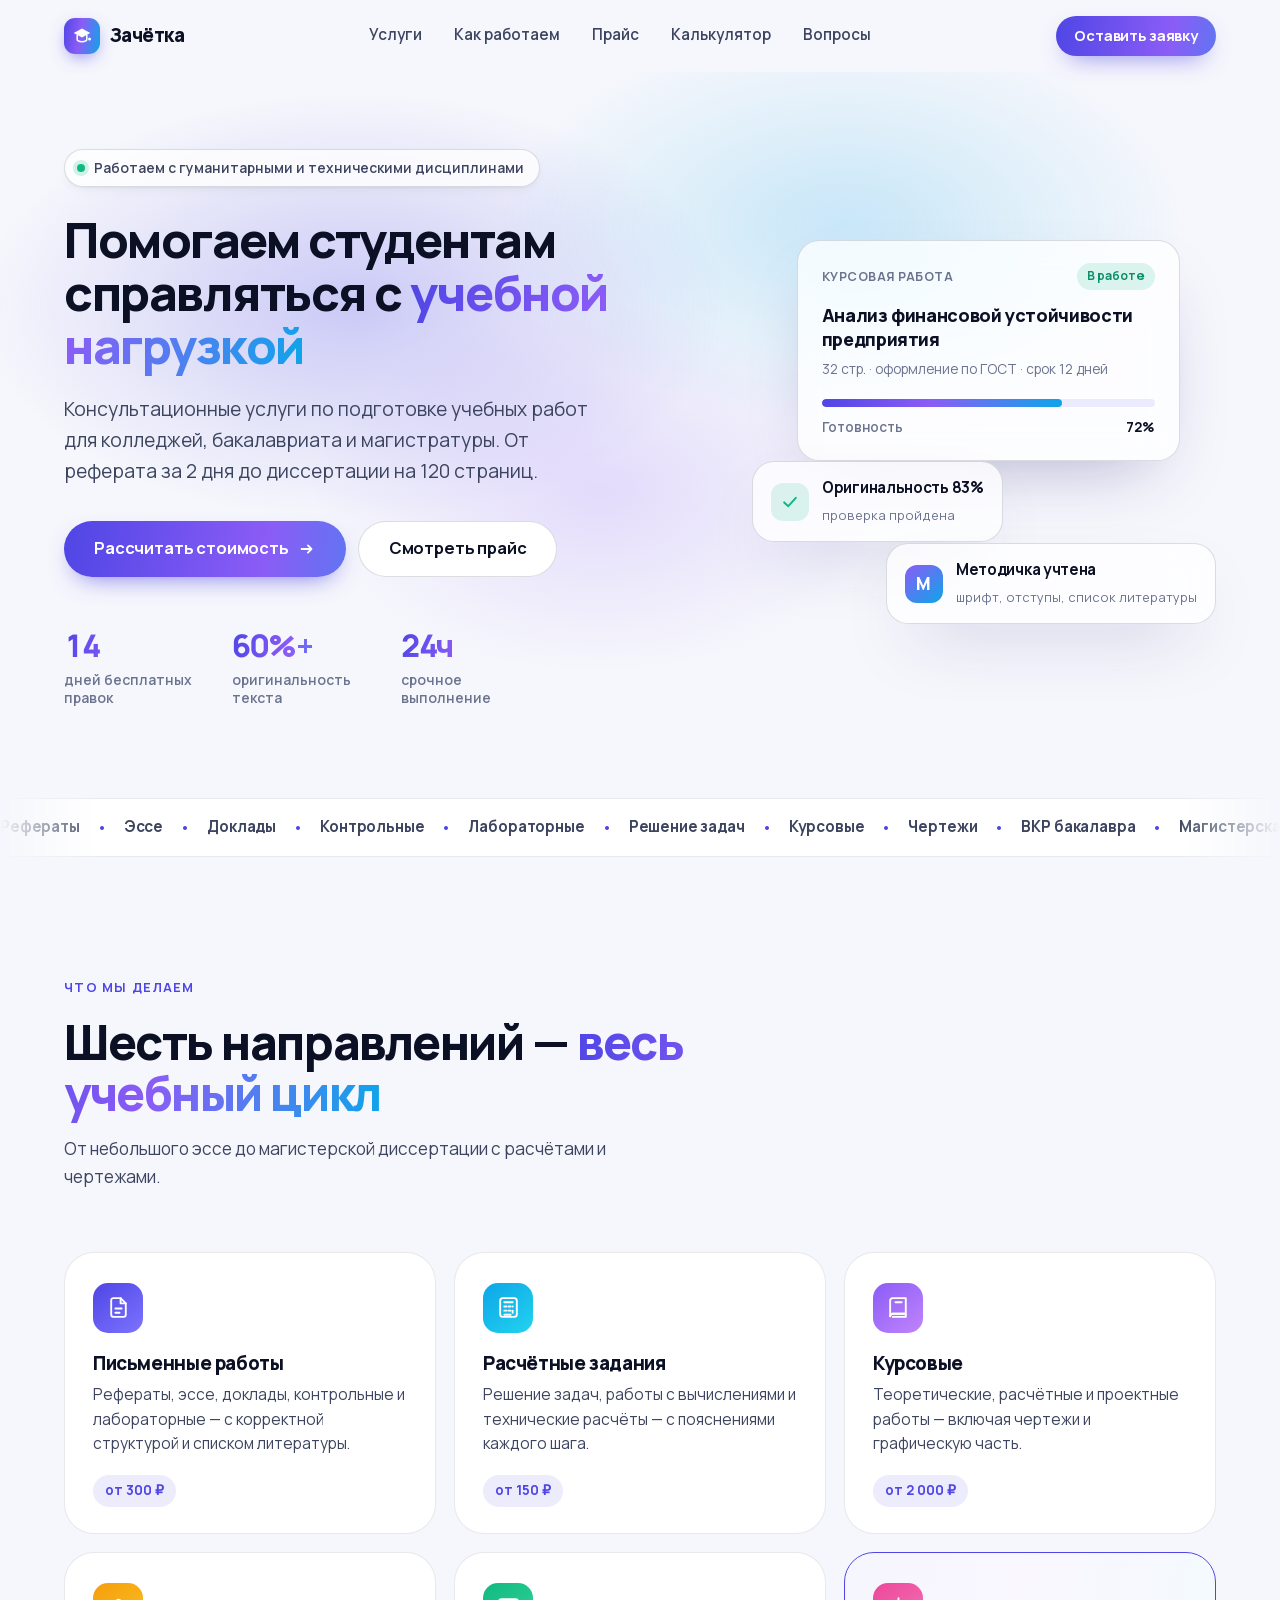
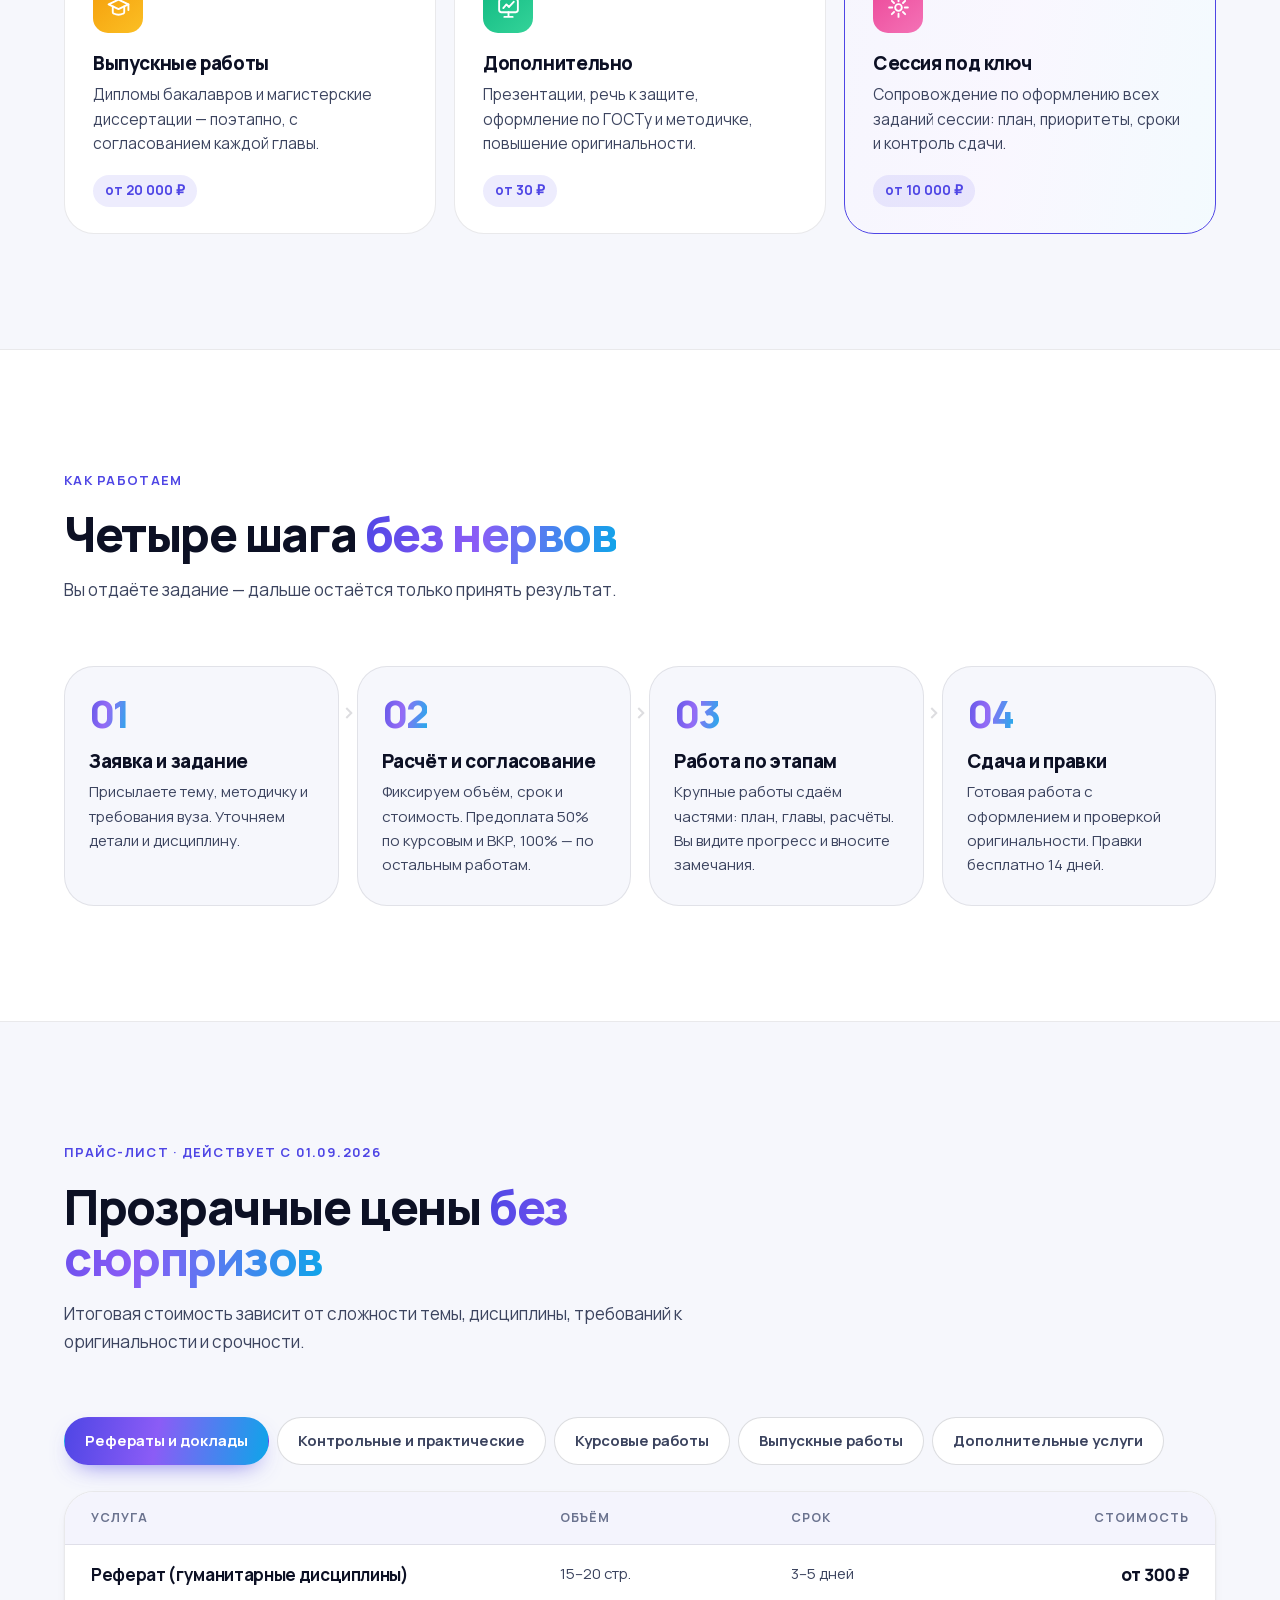
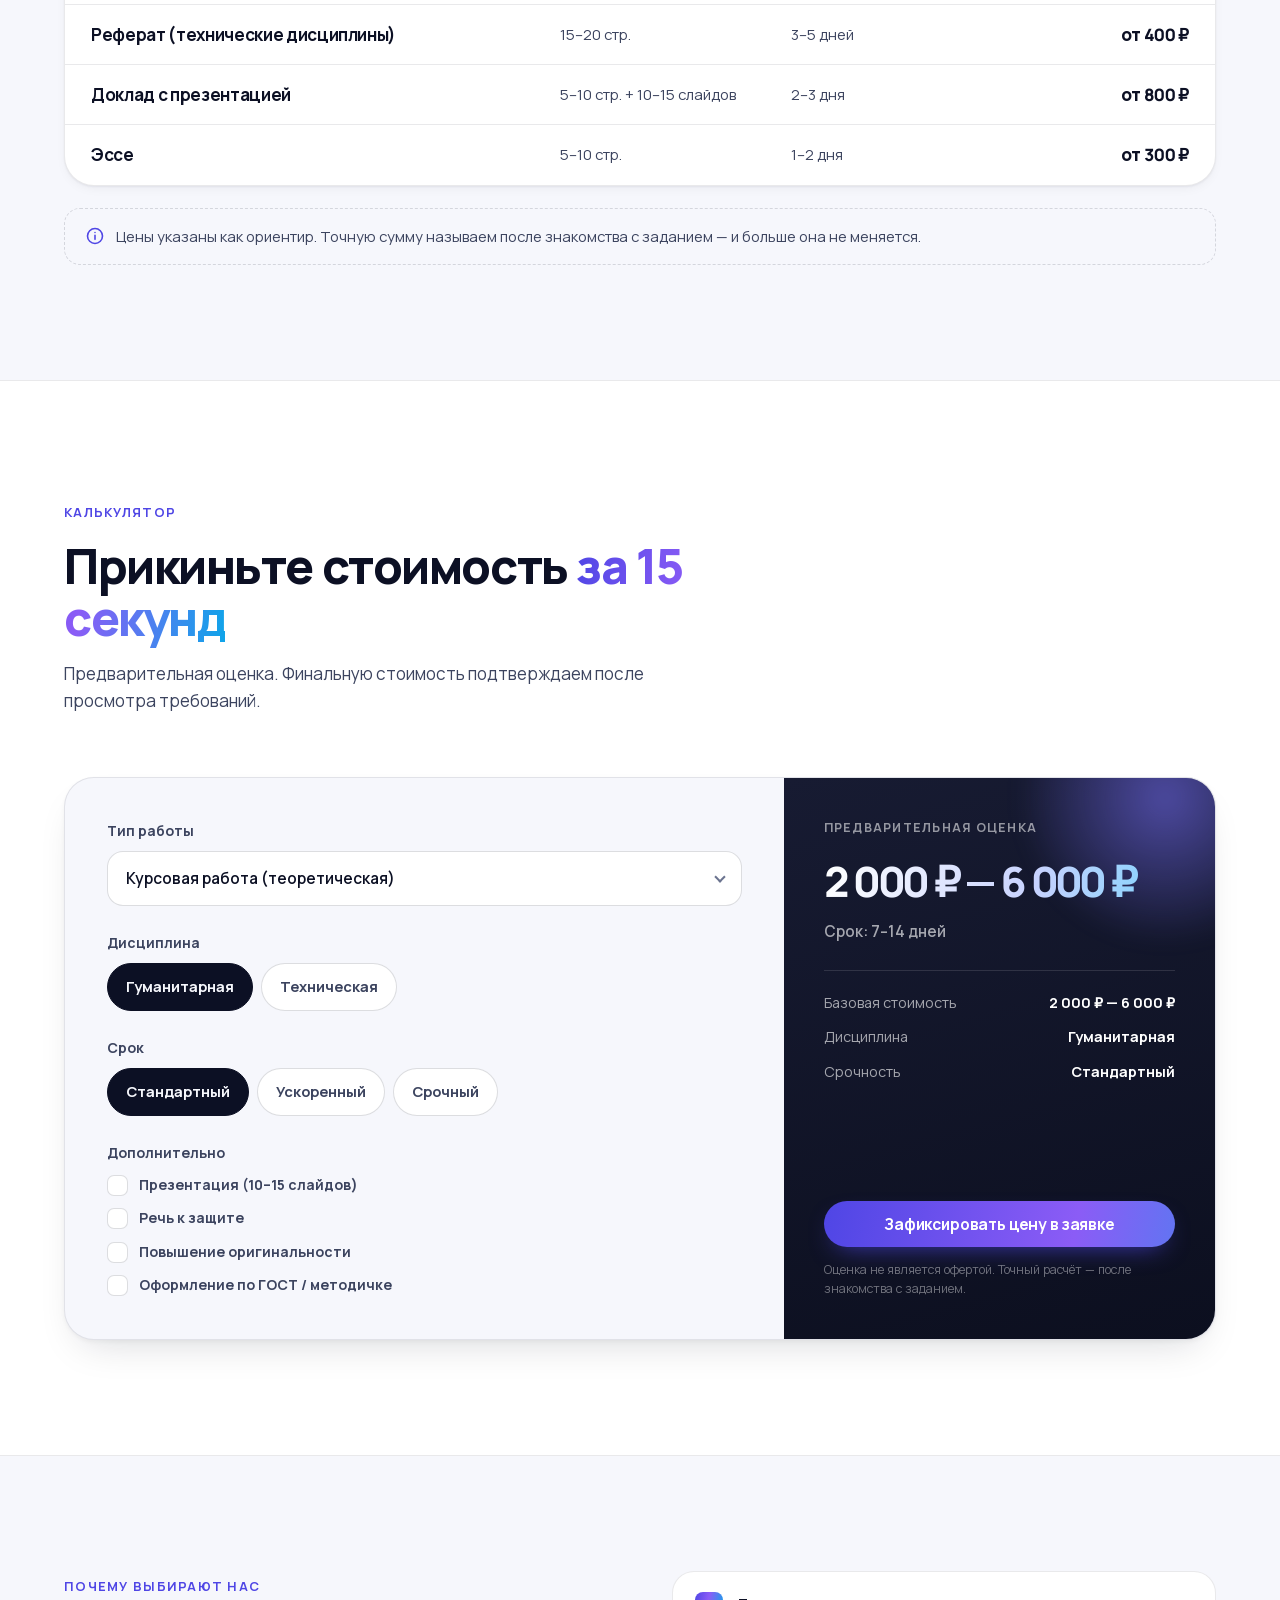
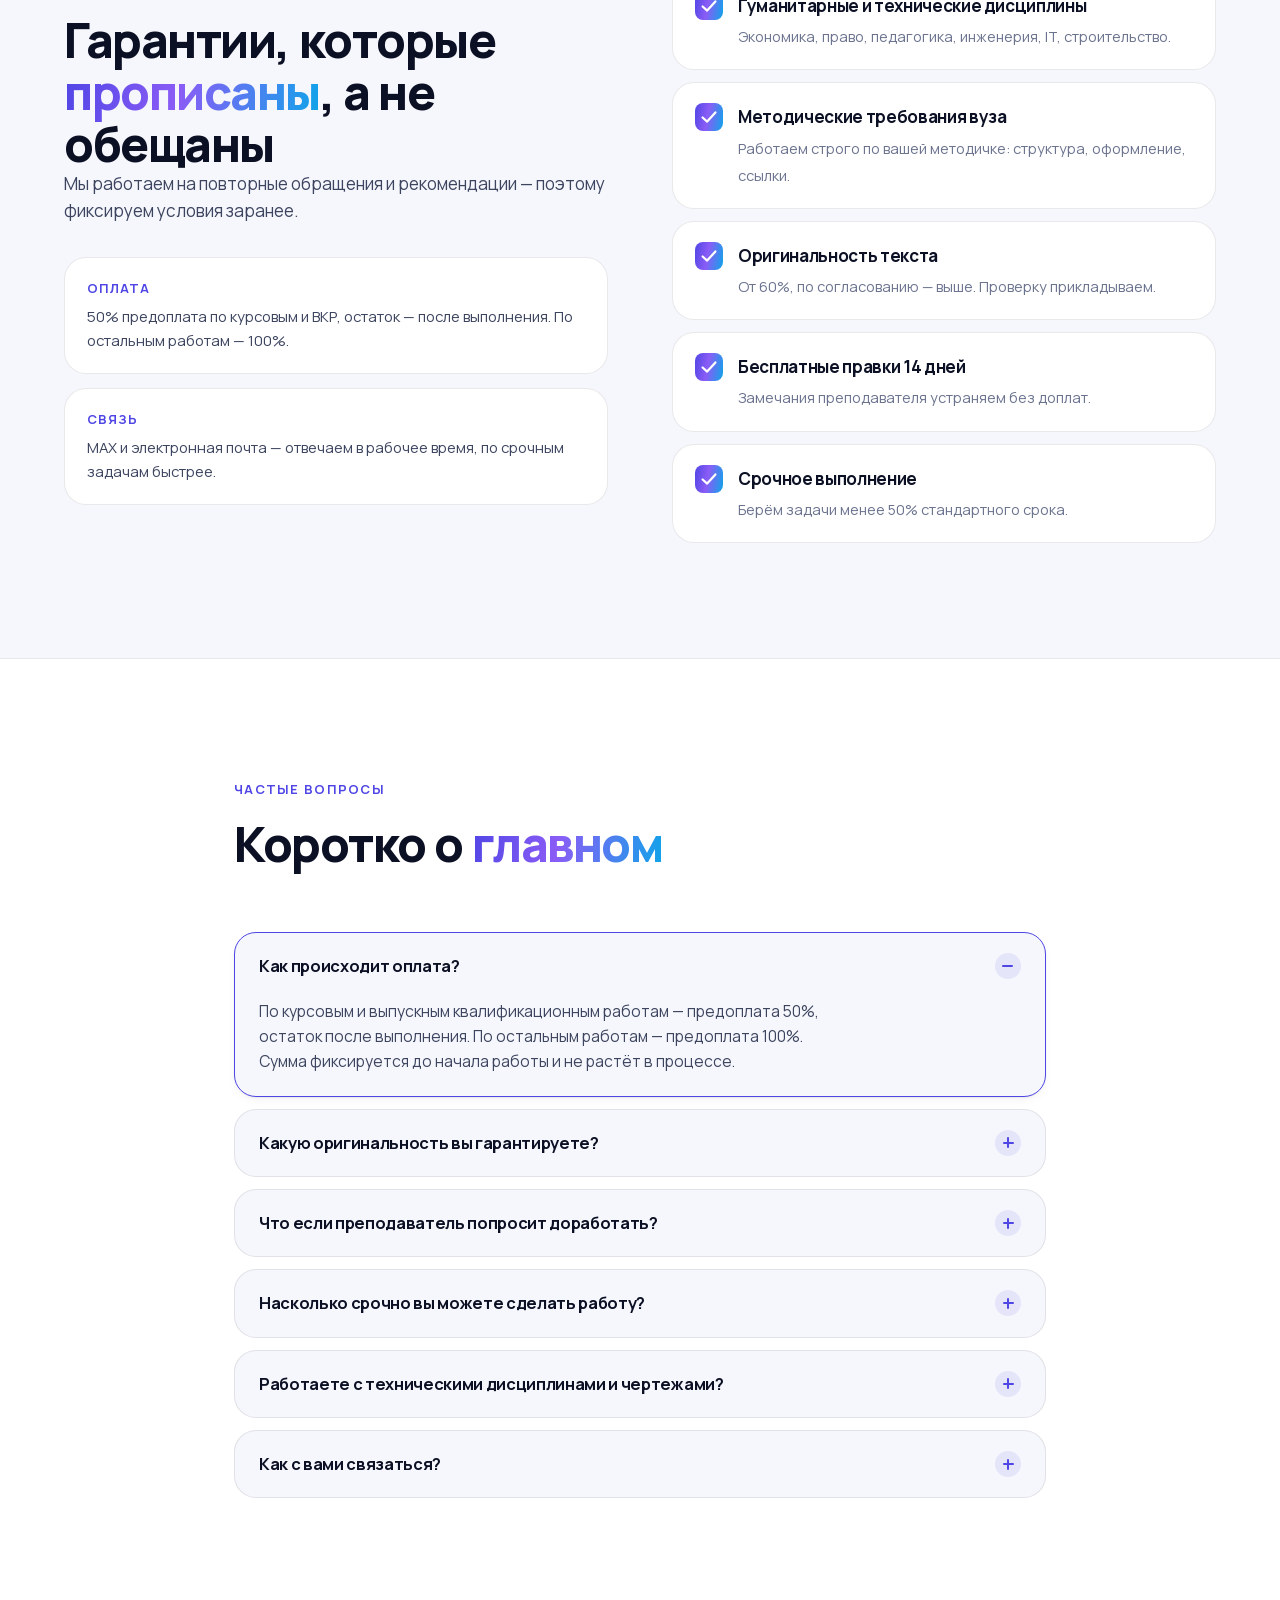
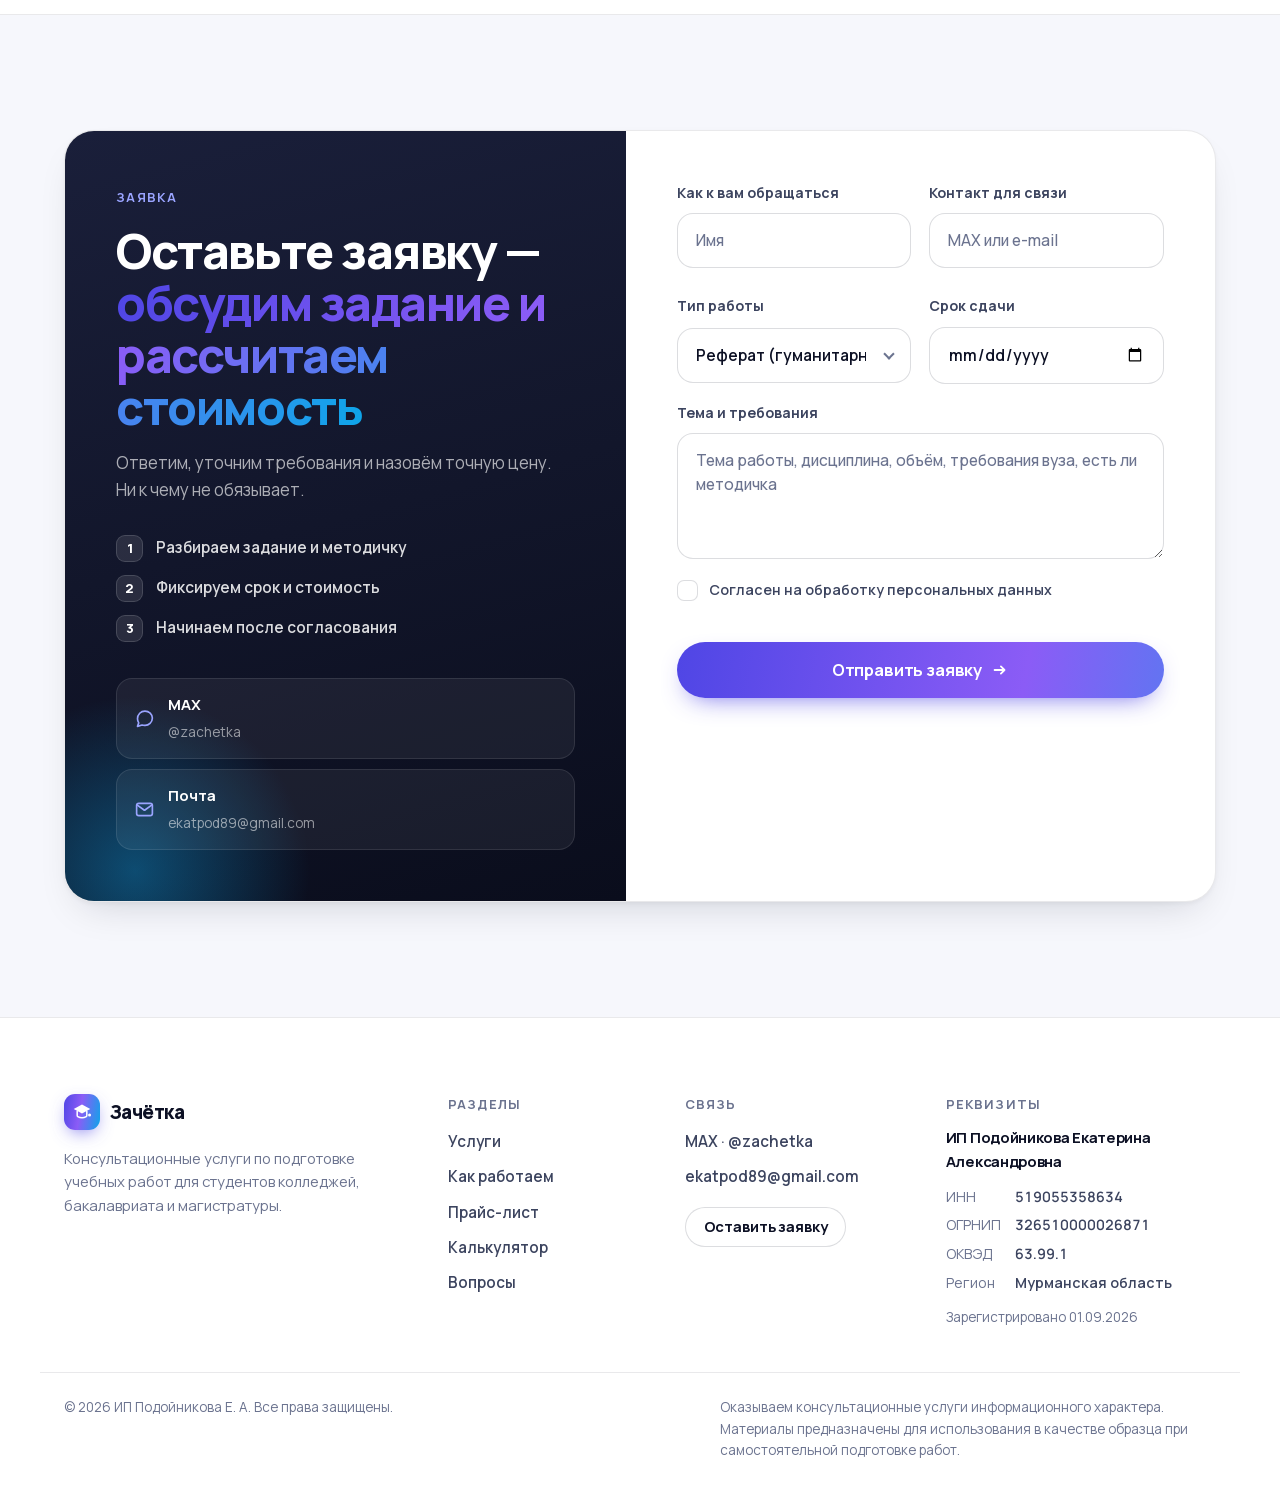
==== commit 5a2f3d75: "Реквизиты ИП в футере и реальная почта для связи - блок «Реквизиты»: ИП, ИНН, ОГРНИП, ОКВЭД, регион," ====
--- a/index.html
+++ b/index.html
@@ -404,9 +404,9 @@
             <svg viewBox="0 0 24 24" fill="none" stroke="currentColor" stroke-width="1.9" stroke-linecap="round" stroke-linejoin="round"><path d="M21 11.5a8.4 8.4 0 0 1-9 8.4 9.4 9.4 0 0 1-2.8-.4L4 21l1.4-4a8.3 8.3 0 0 1-1.4-4.6C4 7.3 7.9 3.5 12.5 3.5S21 7 21 11.5Z"/></svg>
             <div><b>MAX</b><span>@zachetka</span></div>
           </a>
-          <a class="oc-item" href="mailto:hello@zachetka.ru">
+          <a class="oc-item" href="mailto:ekatpod89@gmail.com">
             <svg viewBox="0 0 24 24" fill="none" stroke="currentColor" stroke-width="1.9" stroke-linecap="round" stroke-linejoin="round"><rect x="3" y="5" width="18" height="14" rx="2.5"/><path d="m3.8 7 7.3 5.3c.5.4 1.3.4 1.8 0L20.2 7"/></svg>
-            <div><b>Почта</b><span>hello@zachetka.ru</span></div>
+            <div><b>Почта</b><span>ekatpod89@gmail.com</span></div>
           </a>
         </div>
       </div>
@@ -489,13 +489,25 @@
     <div class="f-contacts">
       <b>Связь</b>
       <a href="#order">MAX · @zachetka</a>
-      <a href="mailto:hello@zachetka.ru">hello@zachetka.ru</a>
+      <a href="mailto:ekatpod89@gmail.com">ekatpod89@gmail.com</a>
       <a class="btn btn-ghost btn-sm" href="#order">Оставить заявку</a>
     </div>
+
+    <div class="f-legal">
+      <b>Реквизиты</b>
+      <p class="fl-name">ИП Подойникова Екатерина Александровна</p>
+      <dl>
+        <dt>ИНН</dt><dd>519055358634</dd>
+        <dt>ОГРНИП</dt><dd>326510000026871</dd>
+        <dt>ОКВЭД</dt><dd>63.99.1</dd>
+        <dt>Регион</dt><dd>Мурманская область</dd>
+      </dl>
+      <p class="fl-note">Зарегистрировано 01.09.2026</p>
+    </div>
   </div>
 
   <div class="wrap footer-bottom">
-    <p>© <span id="year">2026</span> Зачётка. Все права защищены.</p>
+    <p>© <span id="year">2026</span> ИП Подойникова Е. А. Все права защищены.</p>
     <p class="disclaimer">Оказываем консультационные услуги информационного характера. Материалы предназначены для использования в качестве образца при самостоятельной подготовке работ.</p>
   </div>
 </footer>
--- a/assets/css/styles.css
+++ b/assets/css/styles.css
@@ -680,12 +680,22 @@
 /* ---------- FOOTER ---------- */
 .site-footer { background: var(--bg-2); border-top: 1px solid var(--line); padding-top: clamp(48px, 6vw, 76px); }
 .footer-inner {
-  display: grid; grid-template-columns: 1.6fr 1fr 1fr; gap: 40px;
+  display: grid; grid-template-columns: 1.4fr .8fr .9fr 1.1fr; gap: 40px;
   padding-bottom: 44px;
 }
-.f-brand p { color: var(--ink-3); font-size: .93rem; max-width: 38ch; margin-top: 16px; }
+.f-brand p { color: var(--ink-3); font-size: .93rem; max-width: 34ch; margin-top: 16px; }
 .f-nav, .f-contacts { display: grid; gap: 11px; align-content: start; }
-.f-nav b, .f-contacts b { font-size: .8rem; text-transform: uppercase; letter-spacing: .09em; color: var(--ink-3); margin-bottom: 4px; }
+.f-nav b, .f-contacts b, .f-legal b { font-size: .8rem; text-transform: uppercase; letter-spacing: .09em; color: var(--ink-3); margin-bottom: 4px; display: block; }
+
+/* Реквизиты ИП */
+.f-legal .fl-name { font-size: .93rem; font-weight: 700; letter-spacing: -.02em; margin: 11px 0 12px; }
+.f-legal dl {
+  display: grid; grid-template-columns: auto 1fr; gap: 6px 14px;
+  font-size: .89rem; max-width: 270px;
+}
+.f-legal dt { color: var(--ink-3); }
+.f-legal dd { color: var(--ink-2); font-weight: 600; font-variant-numeric: tabular-nums; }
+.f-legal .fl-note { margin-top: 12px; font-size: .84rem; color: var(--ink-3); }
 .f-nav a, .f-contacts a:not(.btn) { font-size: .95rem; font-weight: 600; color: var(--ink-2); transition: color .2s; width: fit-content; }
 .f-nav a:hover, .f-contacts a:not(.btn):hover { color: var(--brand); }
 .f-contacts .btn { margin-top: 6px; width: fit-content; }
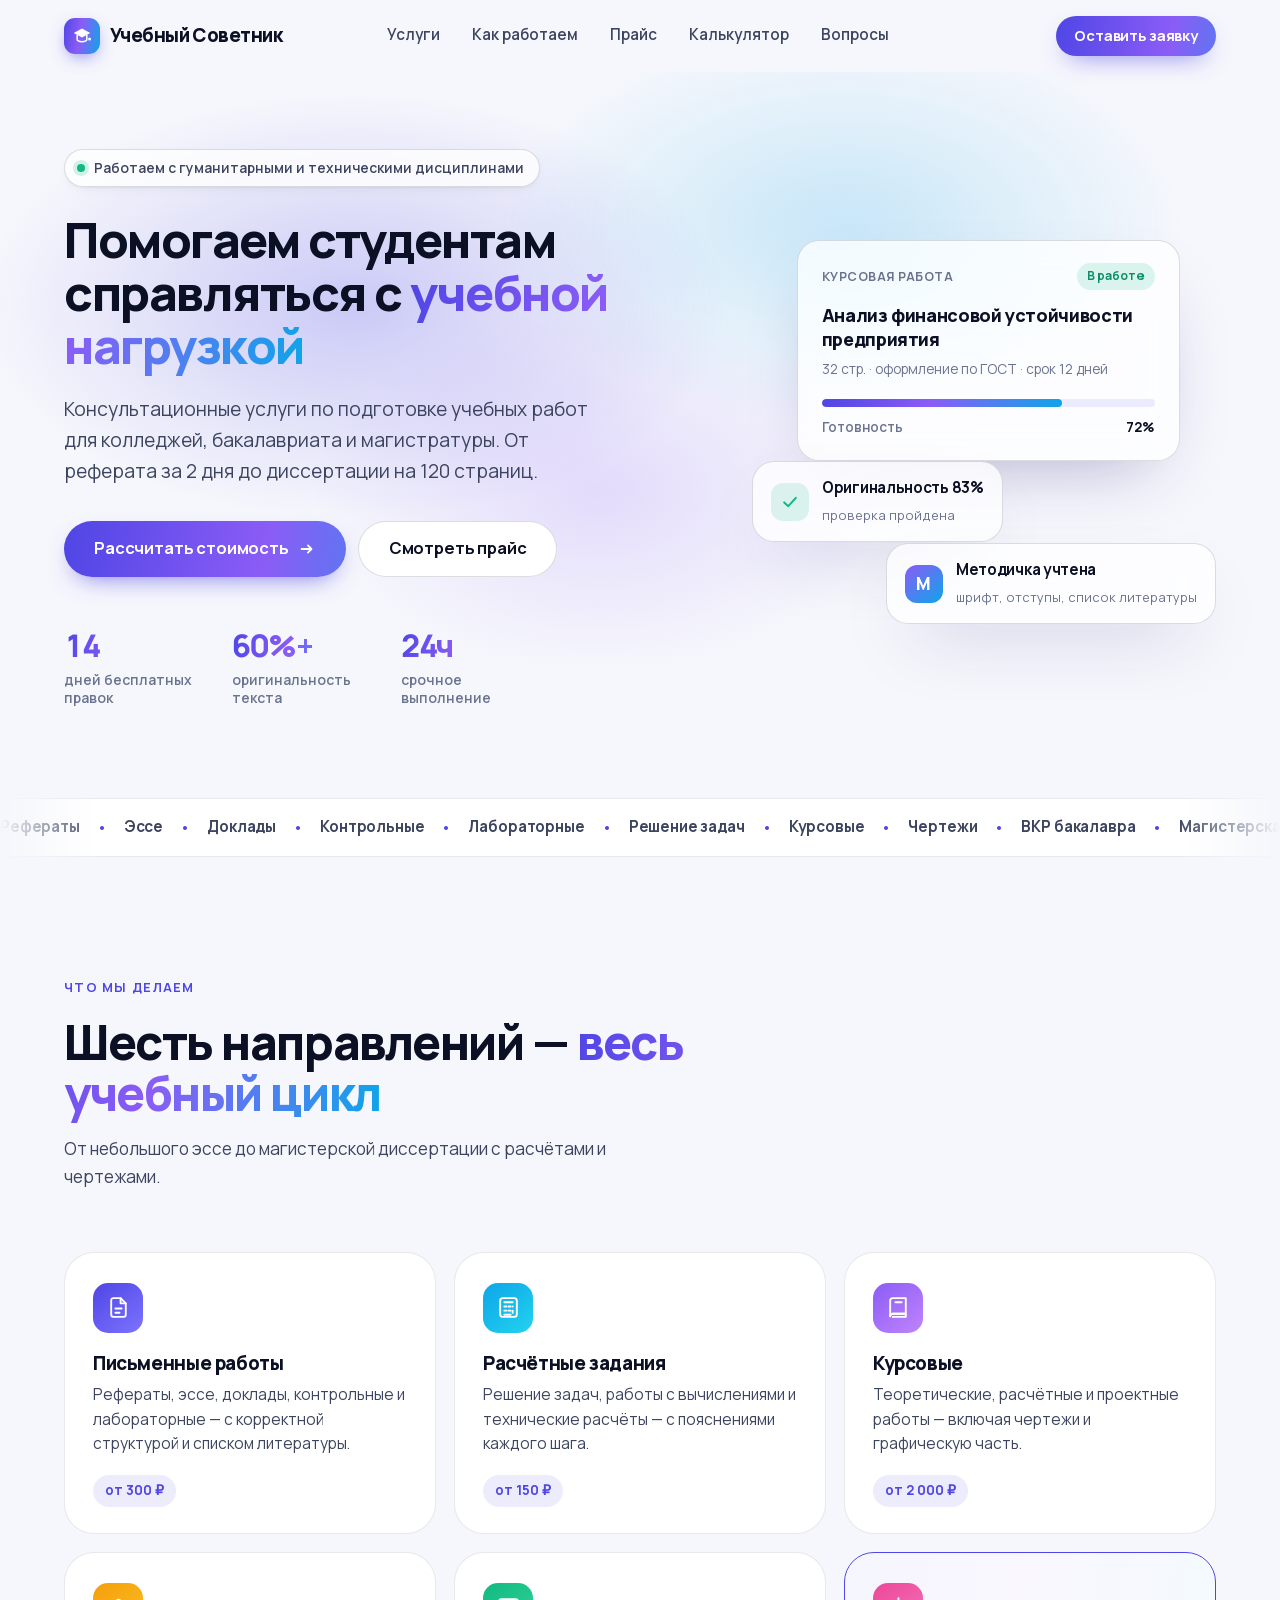
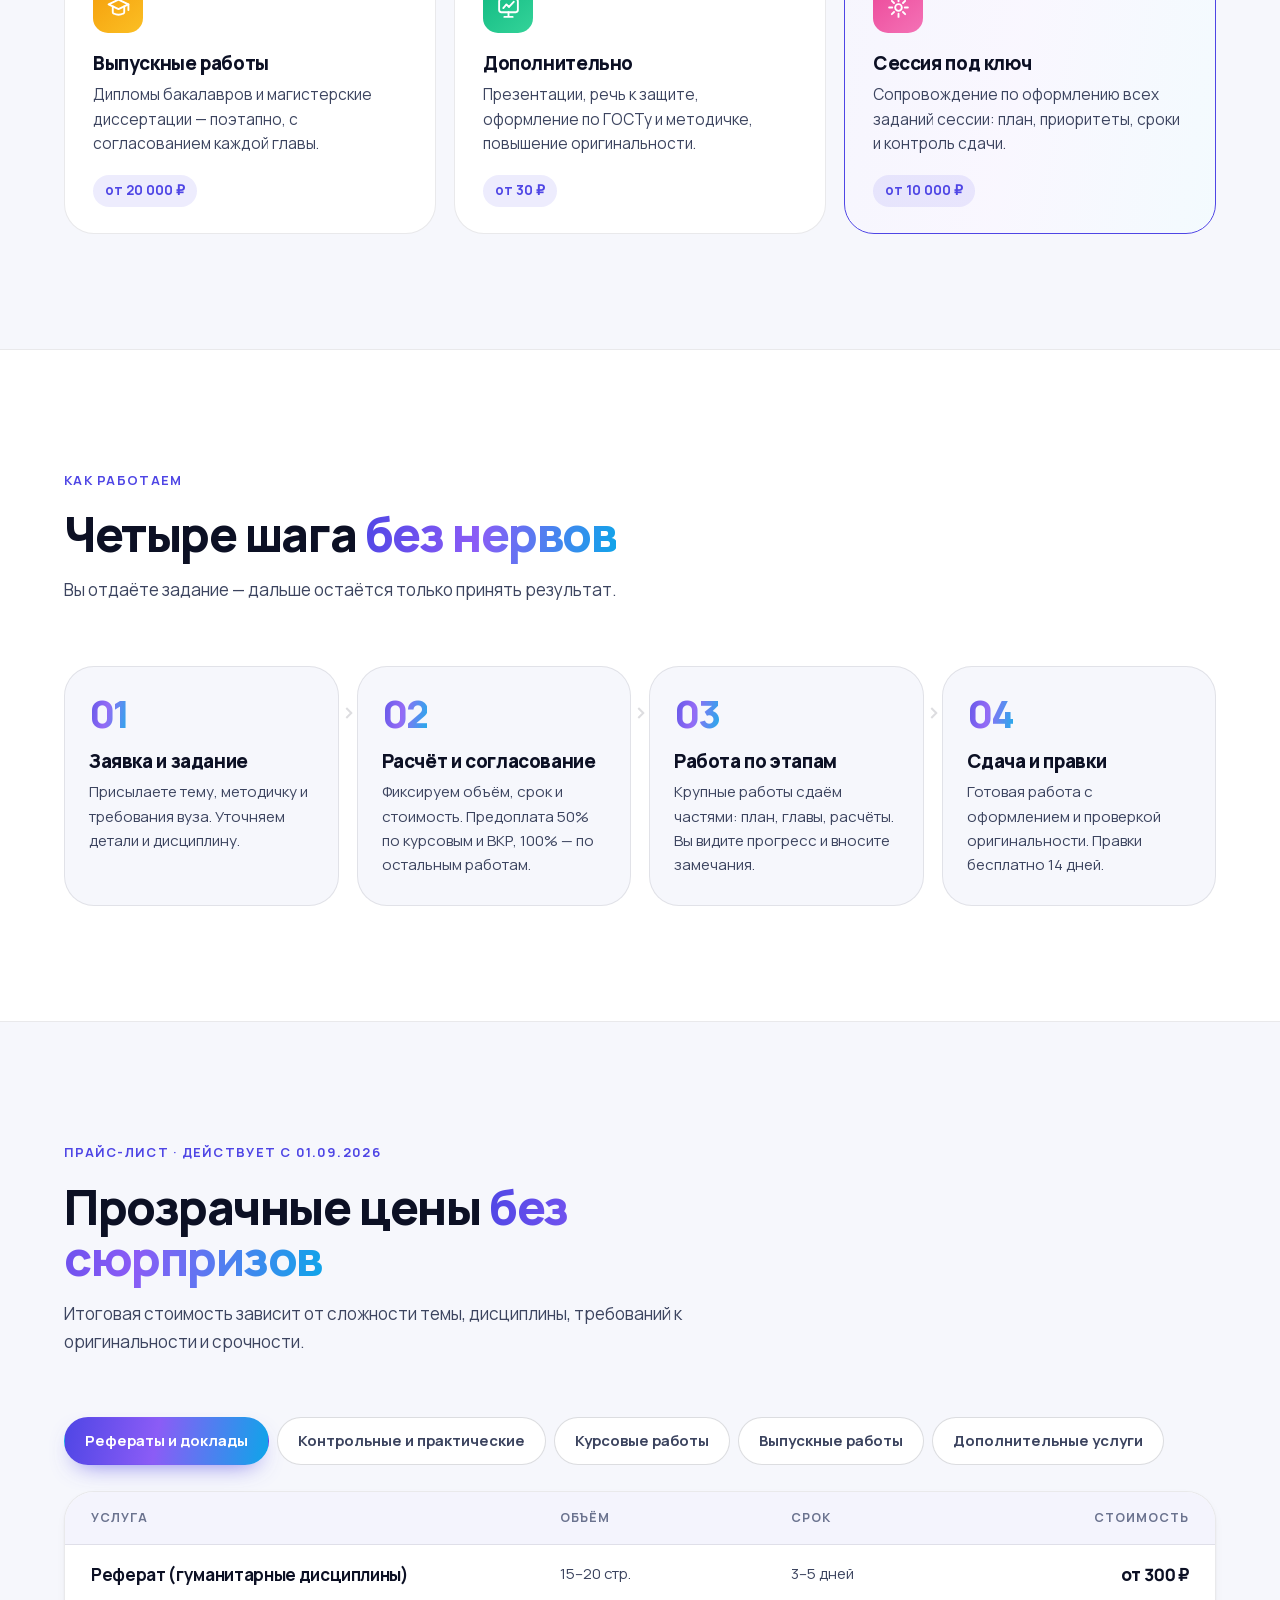
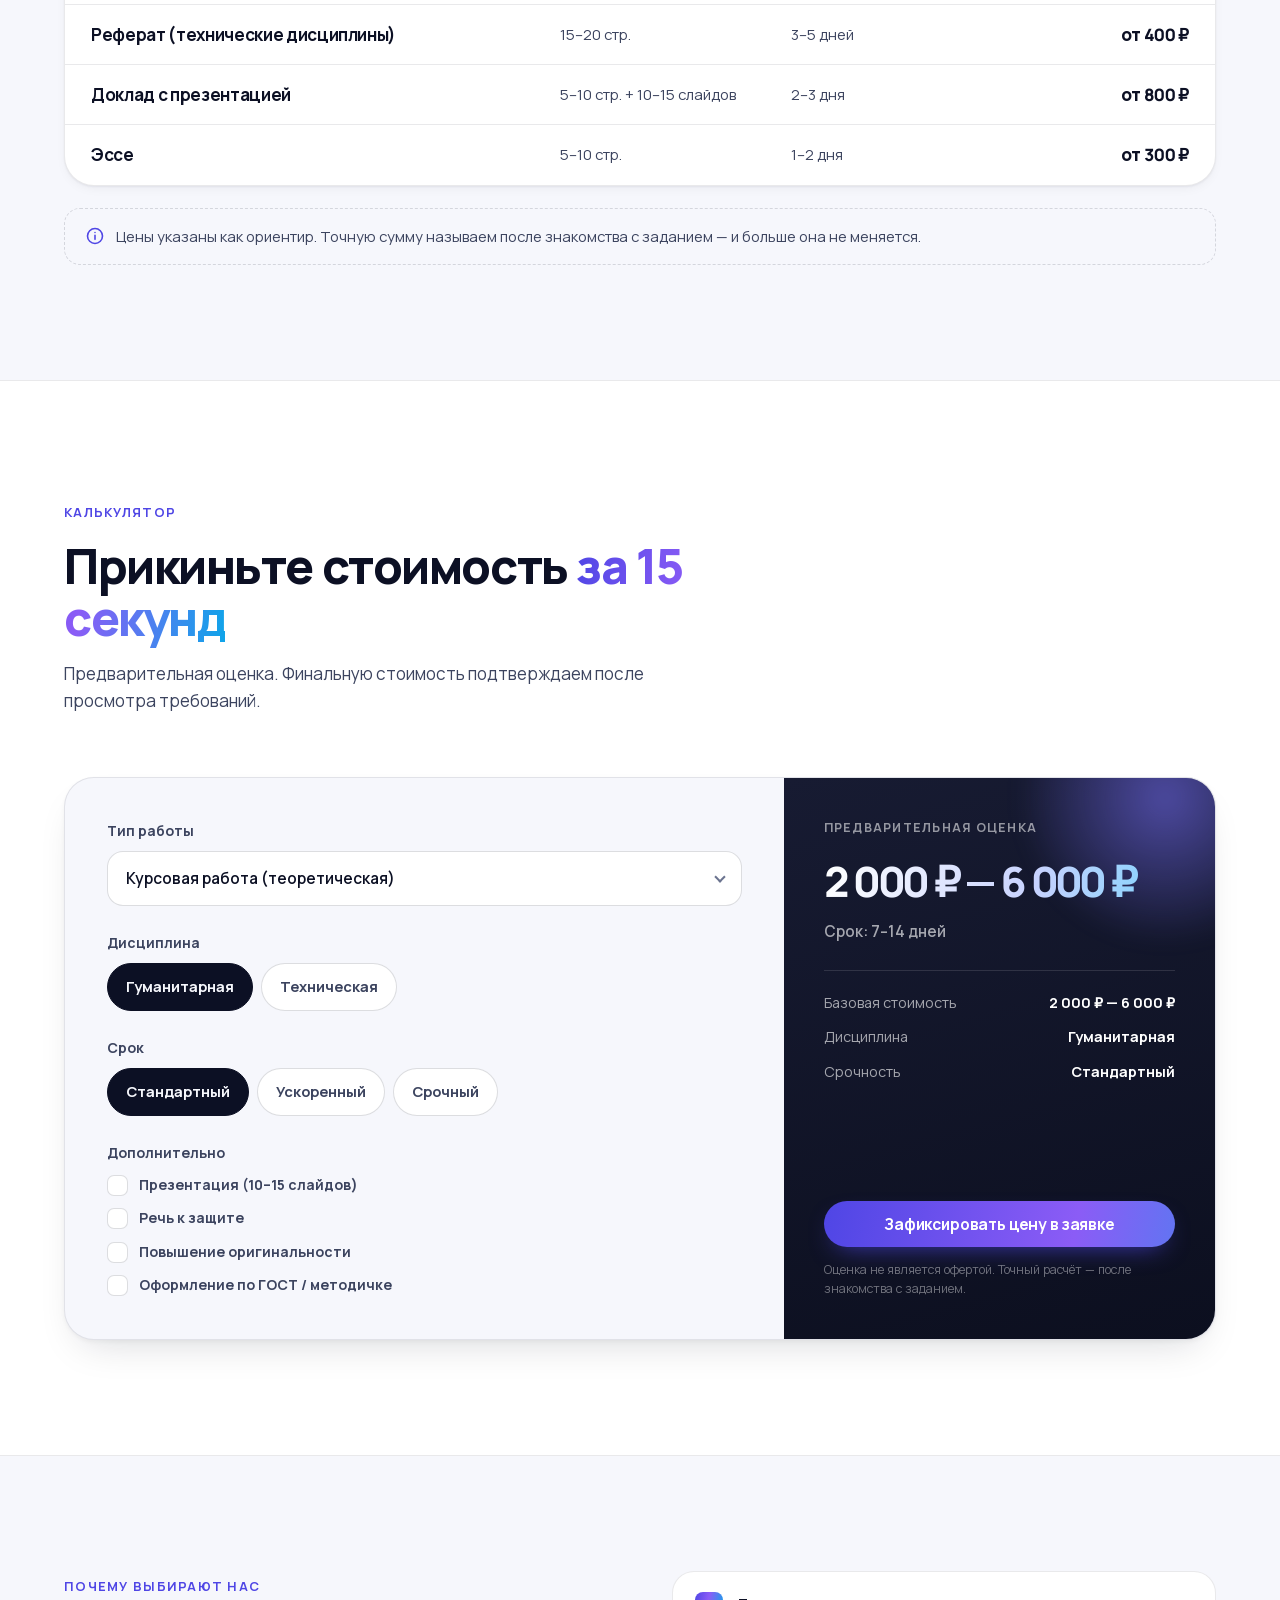
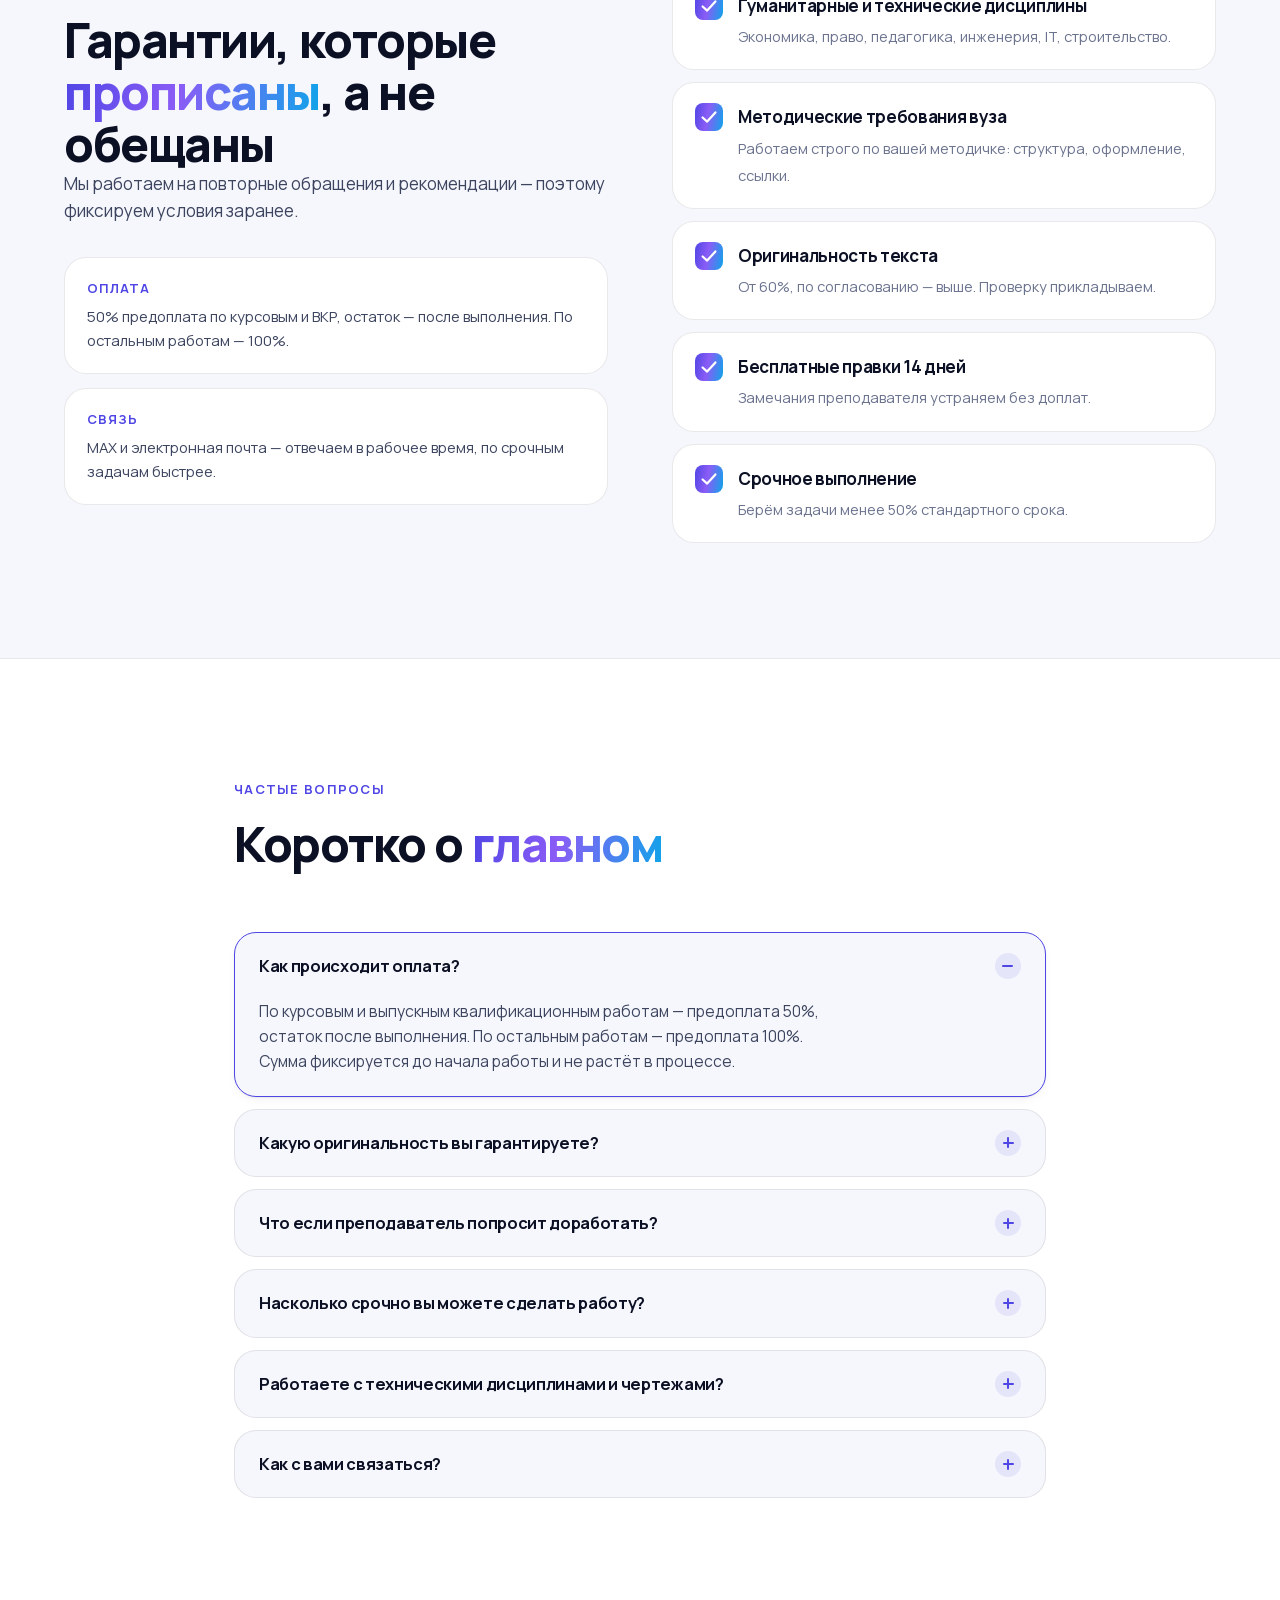
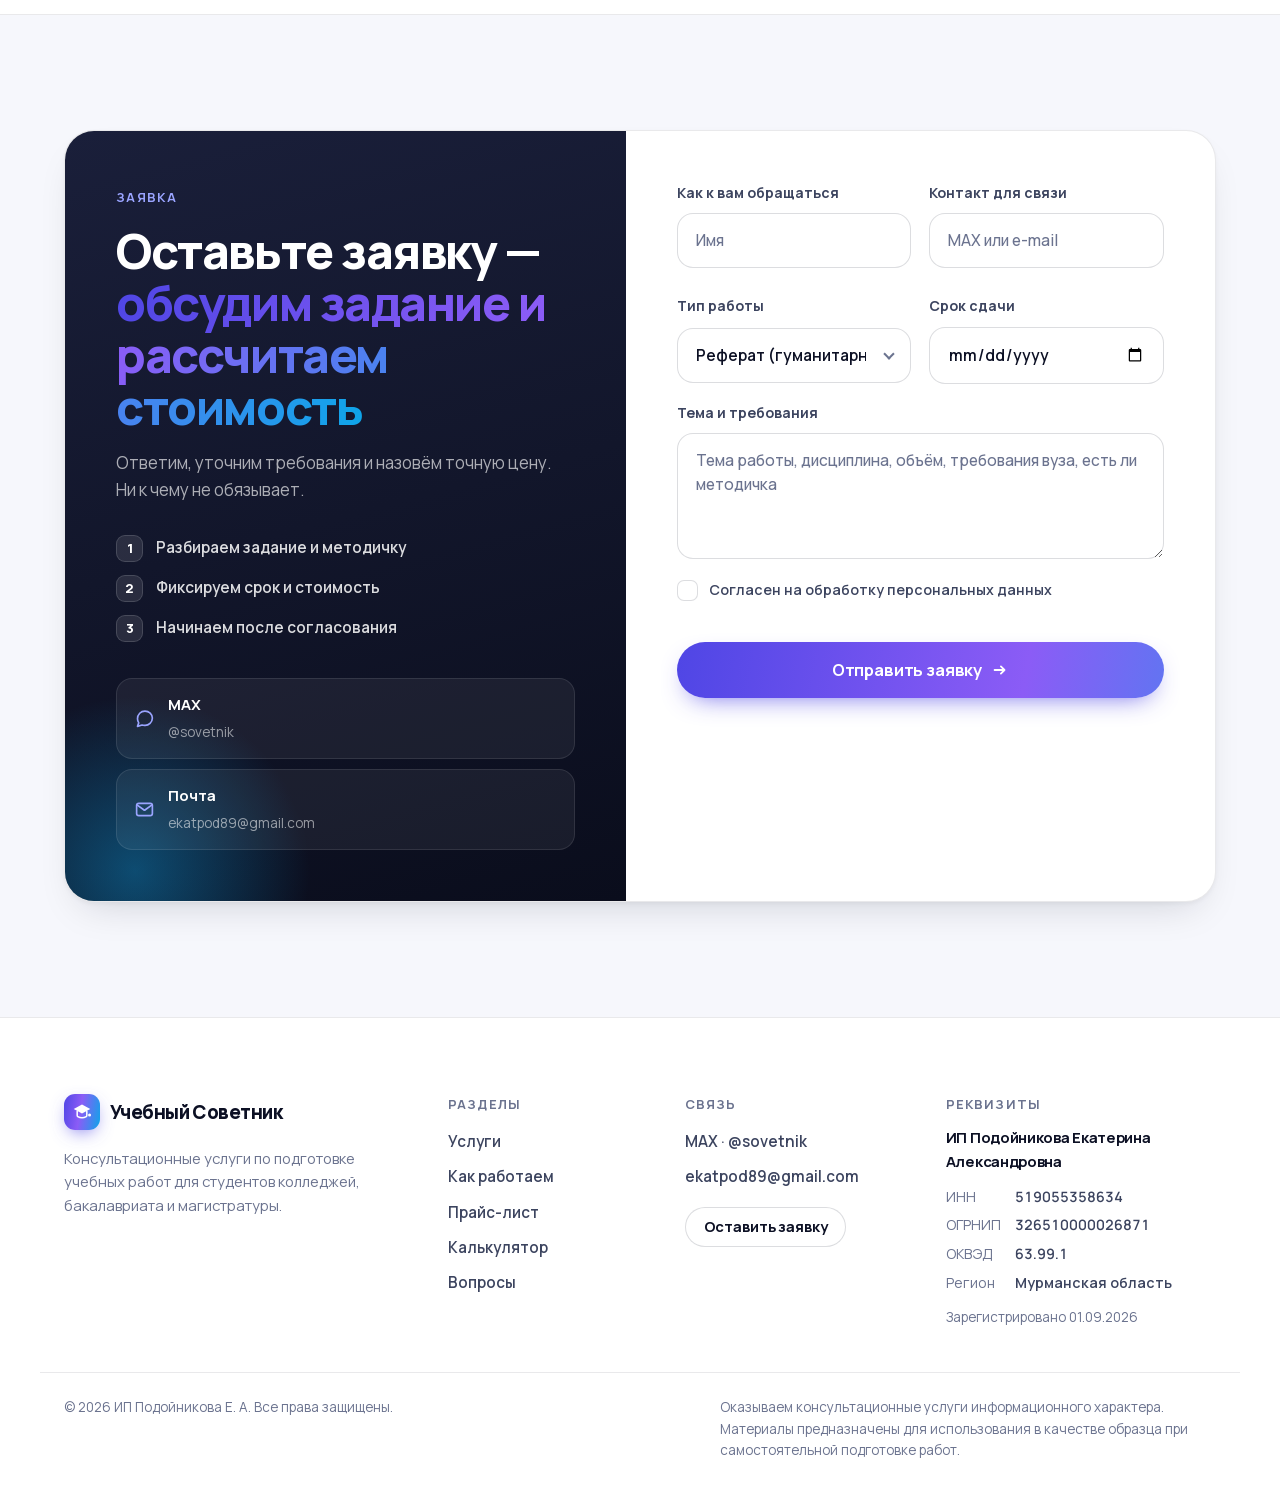
==== commit 33ba5c57: "Переименование: «Зачётка» → «Учебный Советник» - название в title, og:title, логотипе хедера и футер" ====
--- a/index.html
+++ b/index.html
@@ -3,12 +3,12 @@
 <head>
 <meta charset="UTF-8">
 <meta name="viewport" content="width=device-width, initial-scale=1">
-<title>Зачётка — помощь студентам с учебными работами</title>
+<title>Учебный Советник — помощь студентам с учебными работами</title>
 <meta name="description" content="Консультационные услуги по подготовке учебных работ: рефераты, контрольные, курсовые, ВКР и магистерские диссертации. Гарантия оригинальности, бесплатные правки 14 дней, срочное выполнение.">
 <meta name="theme-color" content="#4f46e5">
 
 <meta property="og:type" content="website">
-<meta property="og:title" content="Зачётка — помощь студентам с учебными работами">
+<meta property="og:title" content="Учебный Советник — помощь студентам с учебными работами">
 <meta property="og:description" content="Рефераты, контрольные, курсовые, ВКР и диссертации. Соблюдаем методички вашего вуза, правим бесплатно 14 дней.">
 <meta property="og:image" content="assets/img/og.svg">
 
@@ -26,11 +26,11 @@
 <!-- ============ HEADER ============ -->
 <header class="site-header" id="header">
   <div class="wrap header-inner">
-    <a class="logo" href="#top" aria-label="Зачётка — на главную">
+    <a class="logo" href="#top" aria-label="Учебный Советник — на главную">
       <span class="logo-mark" aria-hidden="true">
         <svg viewBox="0 0 32 32" fill="none"><path d="M4 11.5 16 5l12 6.5-12 6.5-12-6.5Z" fill="currentColor"/><path d="M9 15v6.2c0 .6.3 1.1.8 1.4 4.1 2.4 8.3 2.4 12.4 0 .5-.3.8-.8.8-1.4V15" stroke="currentColor" stroke-width="2.2" stroke-linecap="round"/><circle cx="27" cy="20.5" r="2.2" fill="currentColor"/></svg>
       </span>
-      <span class="logo-text">Зачётка</span>
+      <span class="logo-text">Учебный Советник</span>
     </a>
 
     <nav class="nav" id="nav" aria-label="Основная навигация">
@@ -402,7 +402,7 @@
         <div class="order-contacts">
           <a class="oc-item" href="#order" data-copy="max">
             <svg viewBox="0 0 24 24" fill="none" stroke="currentColor" stroke-width="1.9" stroke-linecap="round" stroke-linejoin="round"><path d="M21 11.5a8.4 8.4 0 0 1-9 8.4 9.4 9.4 0 0 1-2.8-.4L4 21l1.4-4a8.3 8.3 0 0 1-1.4-4.6C4 7.3 7.9 3.5 12.5 3.5S21 7 21 11.5Z"/></svg>
-            <div><b>MAX</b><span>@zachetka</span></div>
+            <div><b>MAX</b><span>@sovetnik</span></div>
           </a>
           <a class="oc-item" href="mailto:ekatpod89@gmail.com">
             <svg viewBox="0 0 24 24" fill="none" stroke="currentColor" stroke-width="1.9" stroke-linecap="round" stroke-linejoin="round"><rect x="3" y="5" width="18" height="14" rx="2.5"/><path d="m3.8 7 7.3 5.3c.5.4 1.3.4 1.8 0L20.2 7"/></svg>
@@ -472,7 +472,7 @@
         <span class="logo-mark" aria-hidden="true">
           <svg viewBox="0 0 32 32" fill="none"><path d="M4 11.5 16 5l12 6.5-12 6.5-12-6.5Z" fill="currentColor"/><path d="M9 15v6.2c0 .6.3 1.1.8 1.4 4.1 2.4 8.3 2.4 12.4 0 .5-.3.8-.8.8-1.4V15" stroke="currentColor" stroke-width="2.2" stroke-linecap="round"/><circle cx="27" cy="20.5" r="2.2" fill="currentColor"/></svg>
         </span>
-        <span class="logo-text">Зачётка</span>
+        <span class="logo-text">Учебный Советник</span>
       </a>
       <p>Консультационные услуги по подготовке учебных работ для студентов колледжей, бакалавриата и магистратуры.</p>
     </div>
@@ -488,7 +488,7 @@
 
     <div class="f-contacts">
       <b>Связь</b>
-      <a href="#order">MAX · @zachetka</a>
+      <a href="#order">MAX · @sovetnik</a>
       <a href="mailto:ekatpod89@gmail.com">ekatpod89@gmail.com</a>
       <a class="btn btn-ghost btn-sm" href="#order">Оставить заявку</a>
     </div>
--- a/assets/css/styles.css
+++ b/assets/css/styles.css
@@ -1,5 +1,5 @@
 /* =========================================================
-   Зачётка — лендинг учебных работ
+   Учебный Советник — лендинг учебных работ
    Дизайн-система: токены, компоненты, секции
    ========================================================= */
 
@@ -164,7 +164,9 @@
 .nav a.is-active { color: var(--brand); background: var(--brand-soft); }
 .nav .nav-cta { display: none; }
 
-.header-actions { display: flex; align-items: center; gap: 10px; }
+/* margin-left: auto прижимает блок вправо, когда навигация уходит
+   в мобильное меню (position: fixed) и перестаёт растягивать строку */
+.header-actions { display: flex; align-items: center; gap: 10px; margin-left: auto; }
 
 .burger { display: none; width: 40px; height: 40px; border-radius: 12px; border: 1px solid var(--line); }
 .burger span {
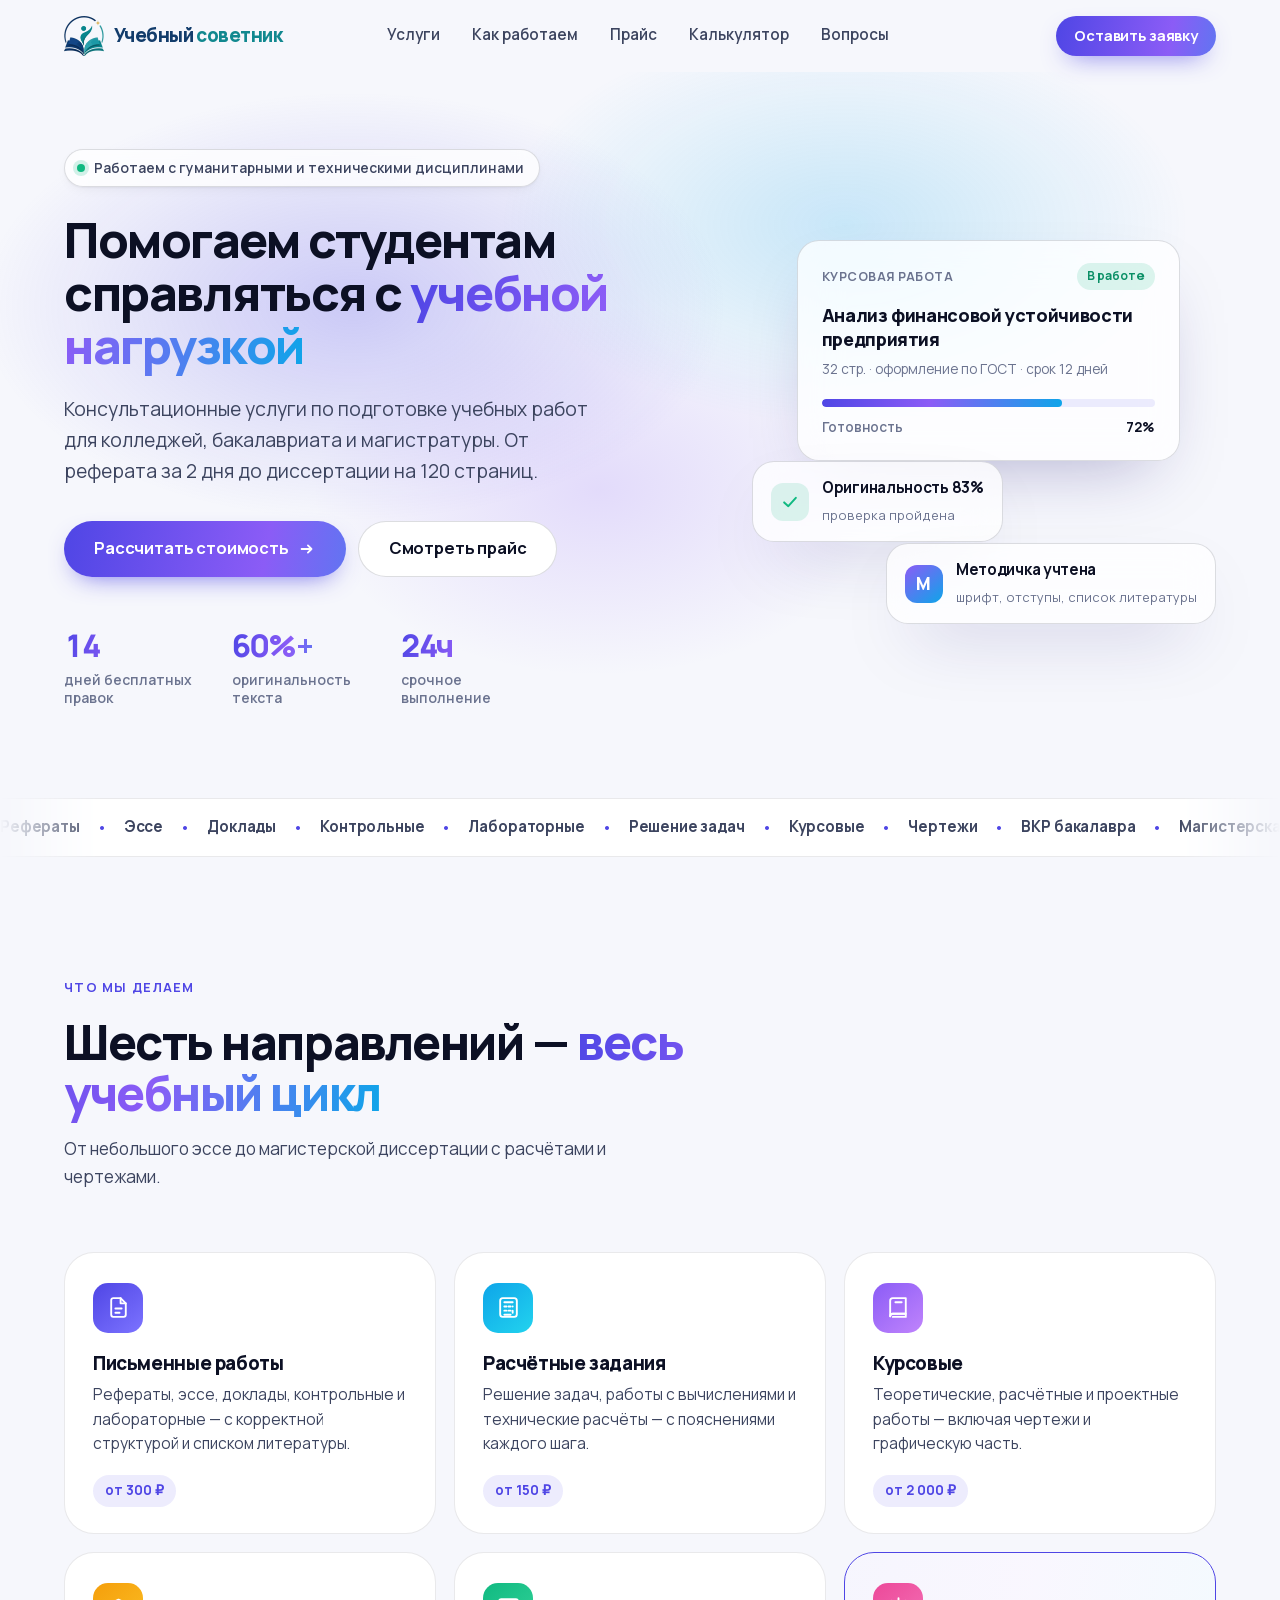
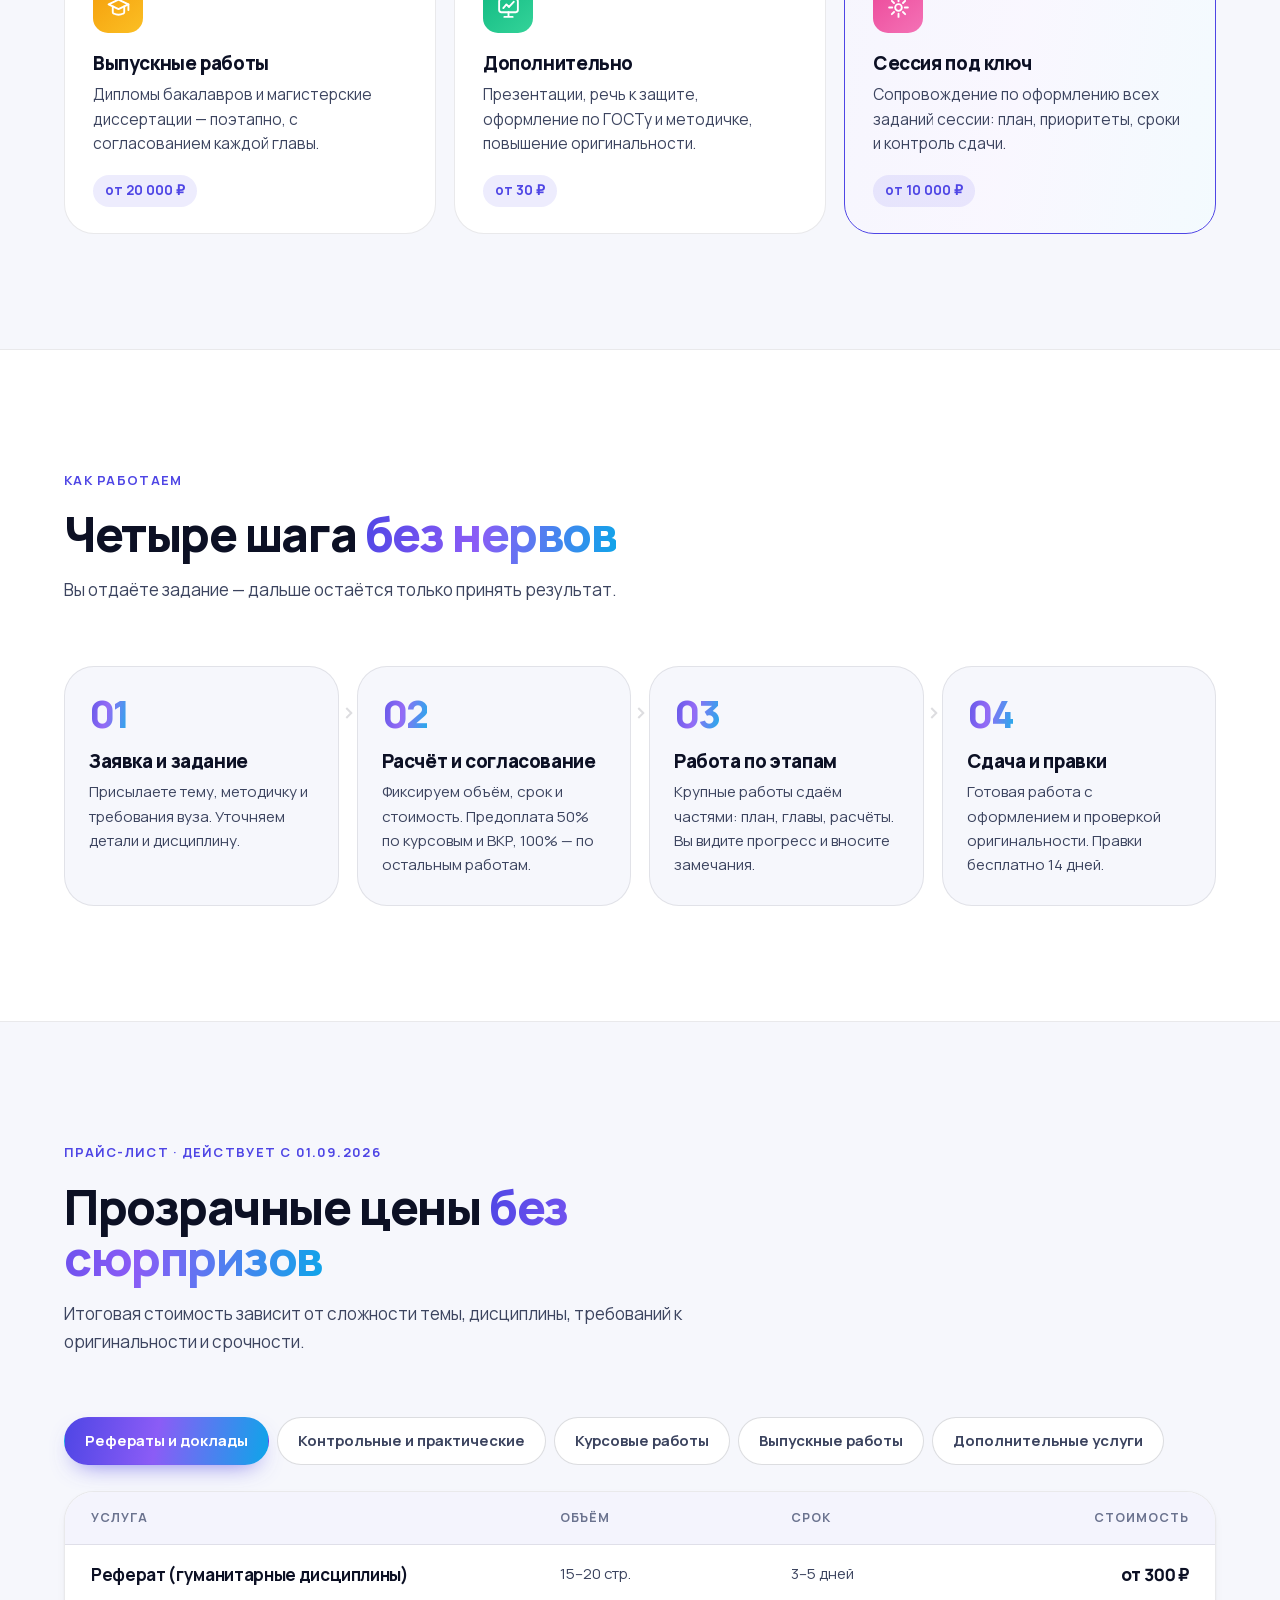
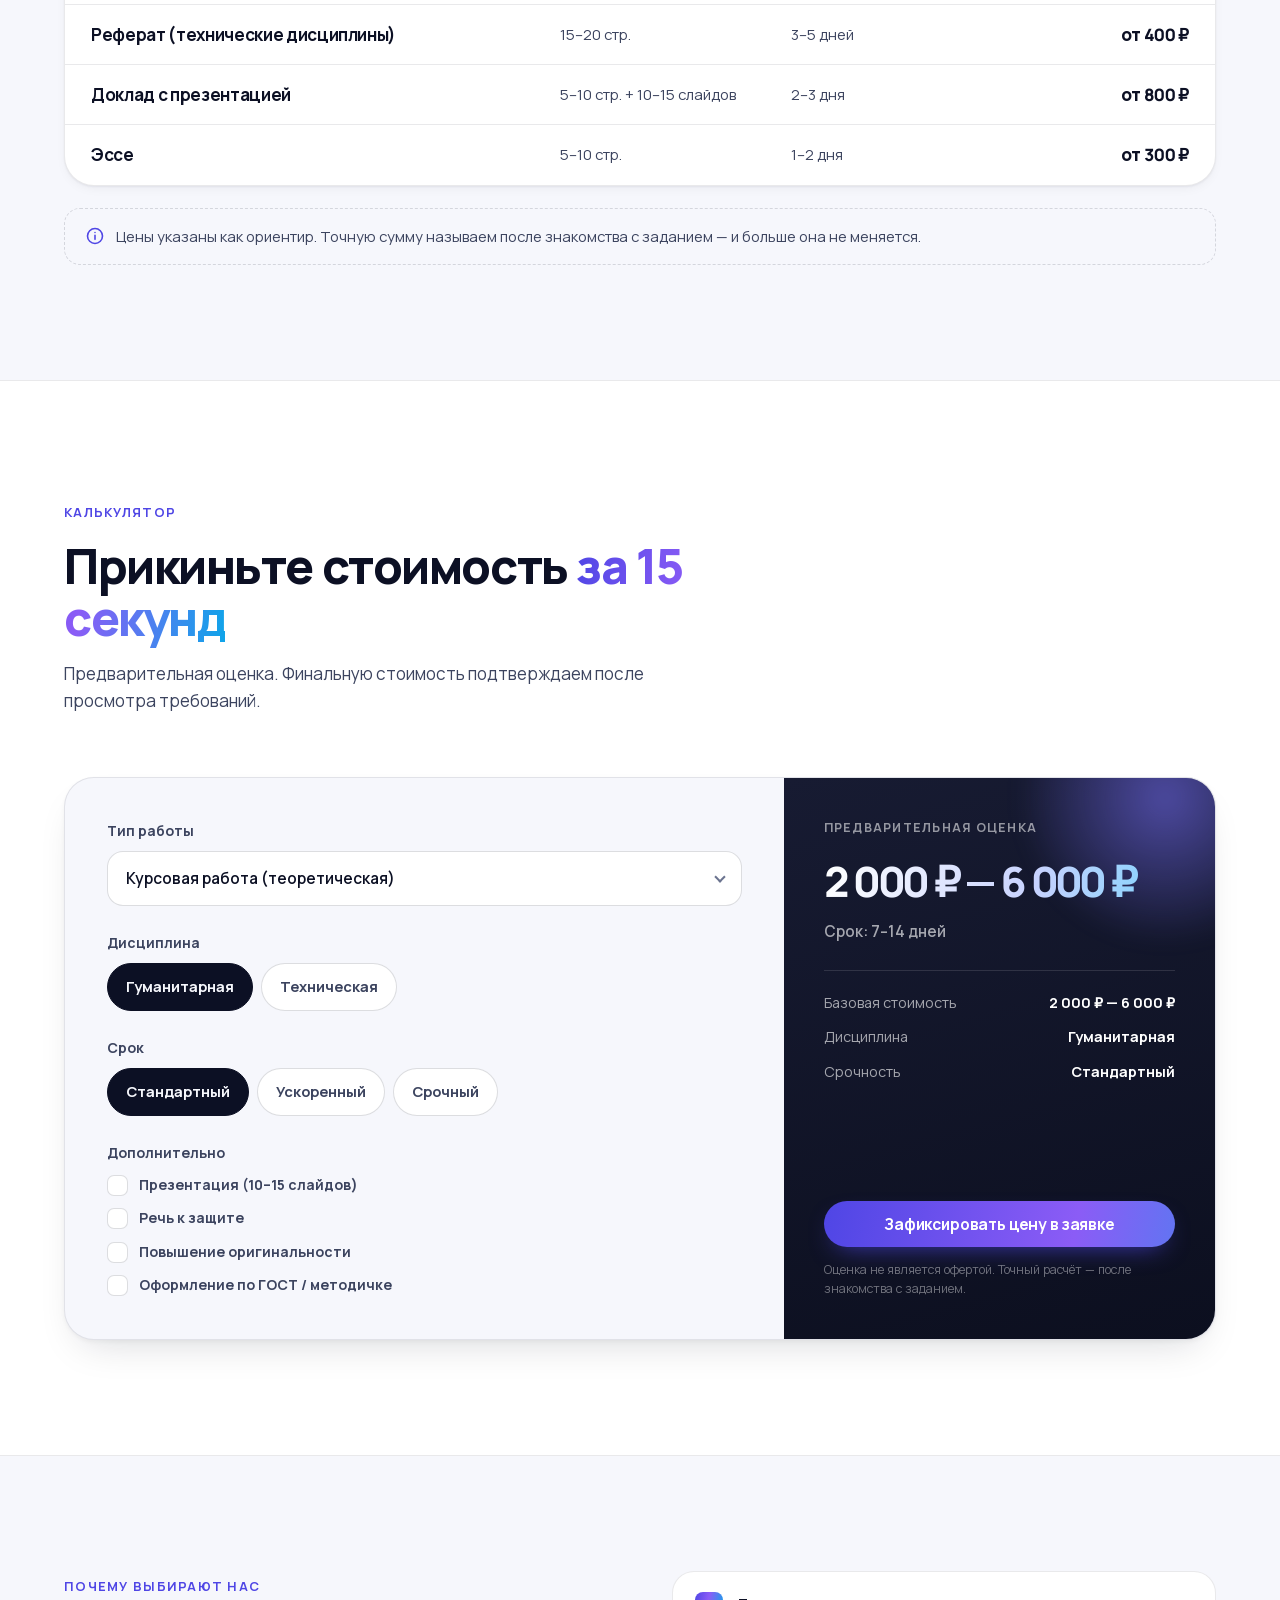
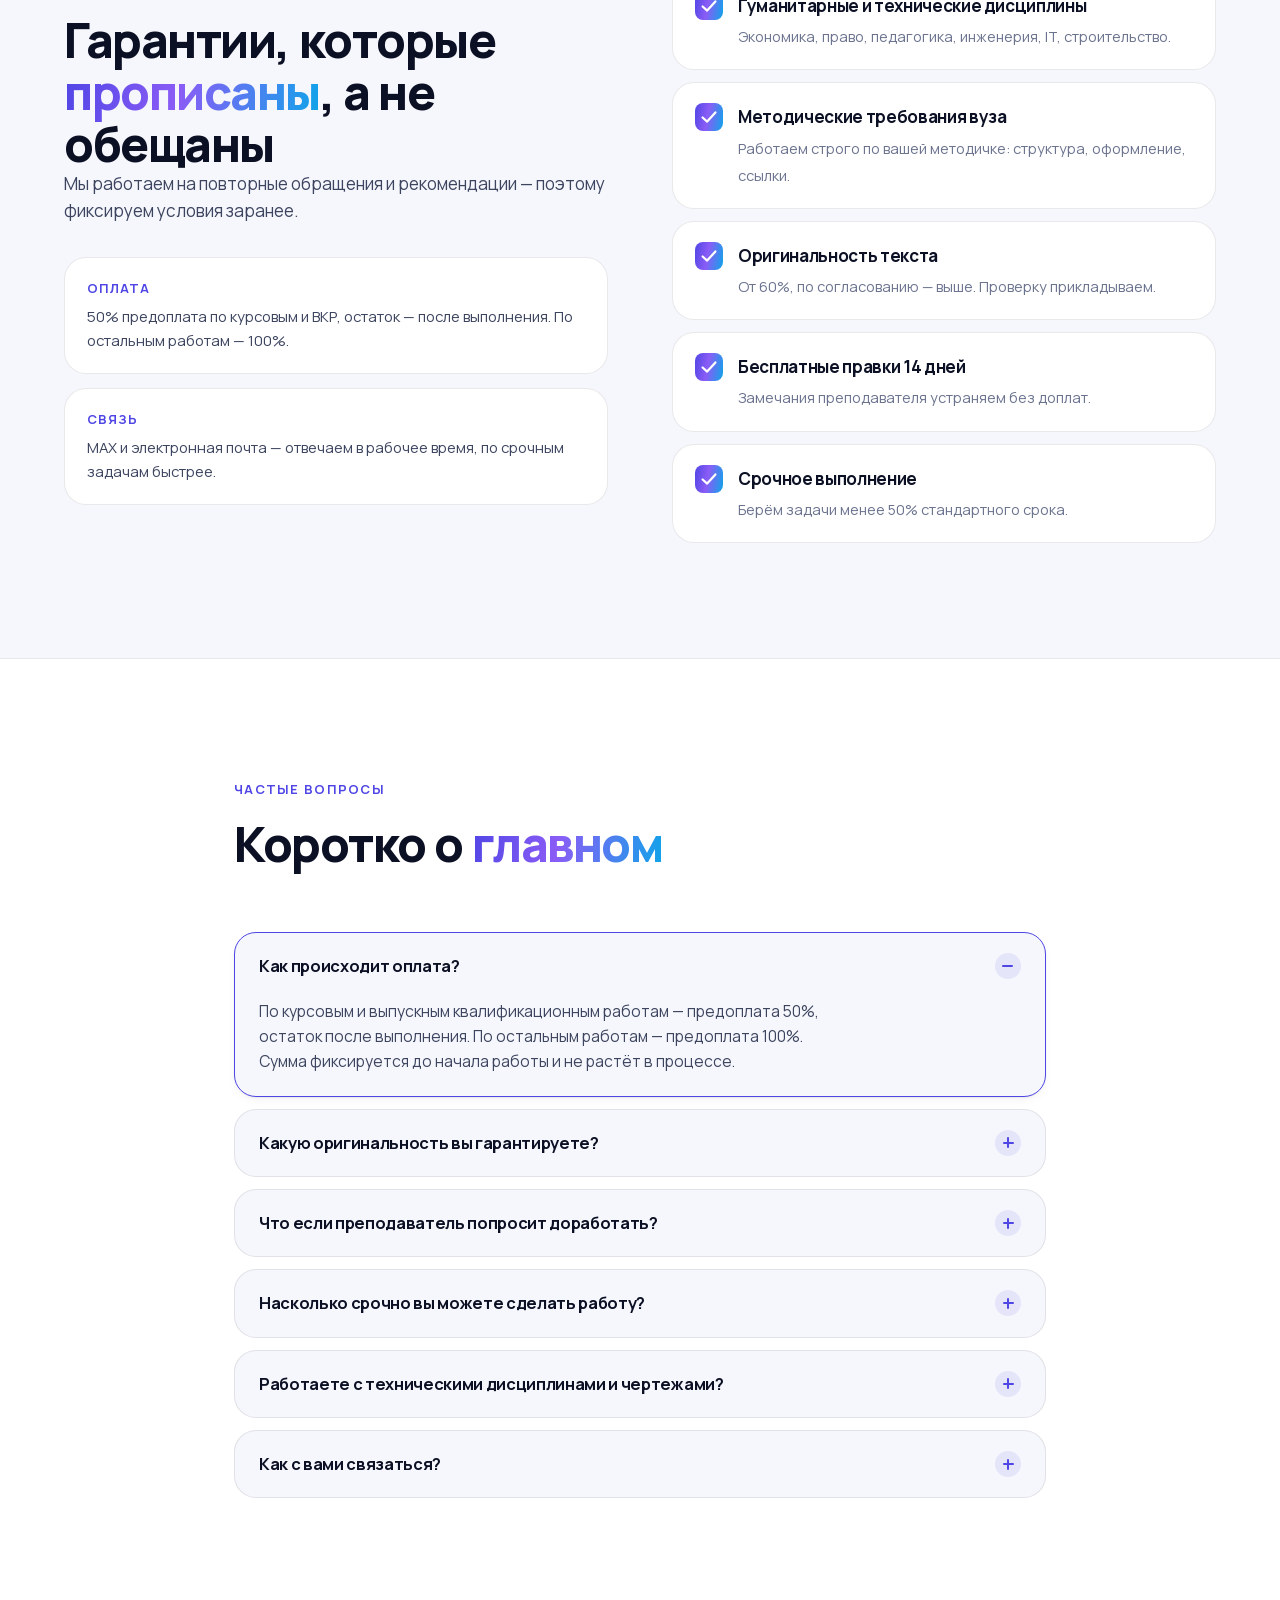
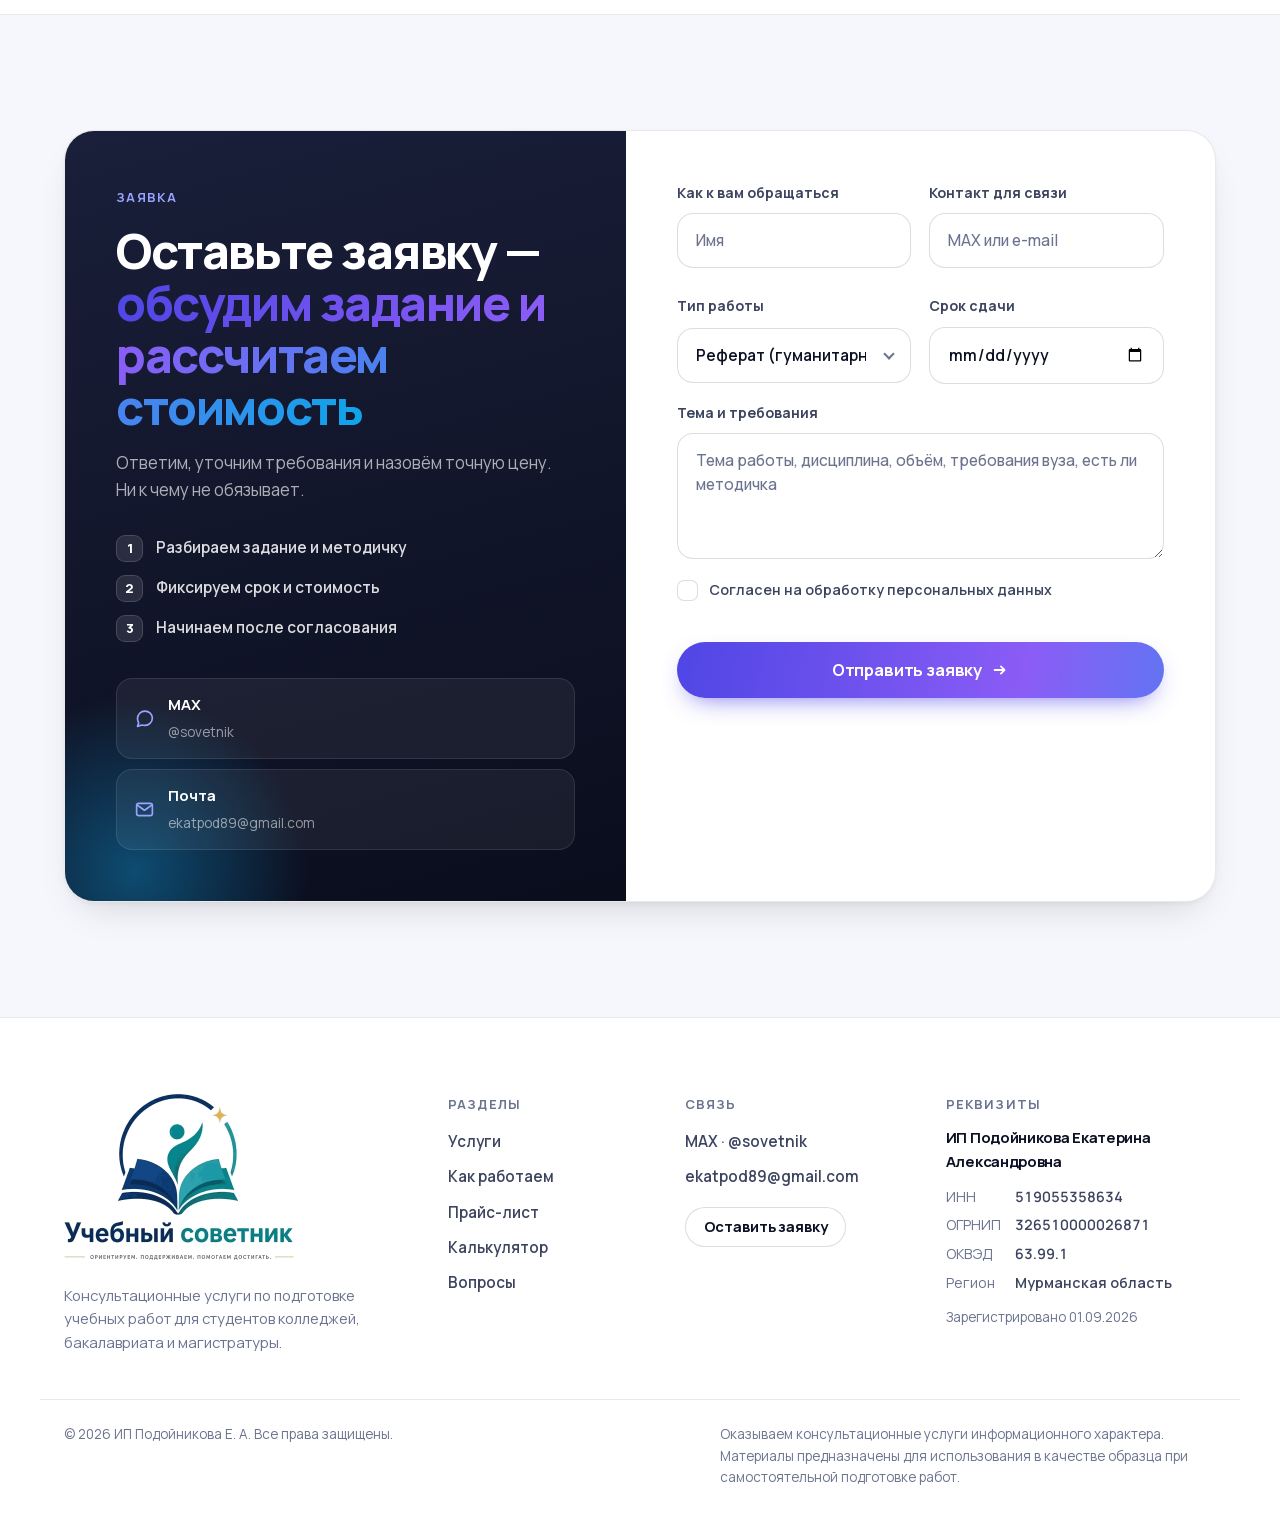
==== commit 9906eb8d: "Логотип заказчика вместо служебной иконки - эмблема без белого фона в хедере, полный лок-ап со слога" ====
--- a/index.html
+++ b/index.html
@@ -3,16 +3,25 @@
 <head>
 <meta charset="UTF-8">
 <meta name="viewport" content="width=device-width, initial-scale=1">
-<title>Учебный Советник — помощь студентам с учебными работами</title>
+<title>Учебный советник — помощь студентам с учебными работами</title>
 <meta name="description" content="Консультационные услуги по подготовке учебных работ: рефераты, контрольные, курсовые, ВКР и магистерские диссертации. Гарантия оригинальности, бесплатные правки 14 дней, срочное выполнение.">
 <meta name="theme-color" content="#4f46e5">
 
 <meta property="og:type" content="website">
-<meta property="og:title" content="Учебный Советник — помощь студентам с учебными работами">
+<meta property="og:site_name" content="Учебный советник">
+<meta property="og:title" content="Учебный советник — помощь студентам с учебными работами">
 <meta property="og:description" content="Рефераты, контрольные, курсовые, ВКР и диссертации. Соблюдаем методички вашего вуза, правим бесплатно 14 дней.">
-<meta property="og:image" content="assets/img/og.svg">
-
-<link rel="icon" href="assets/img/favicon.svg" type="image/svg+xml">
+<!-- og:image требует абсолютный адрес: соцсети не умеют разрешать относительные пути.
+     При переезде на свой домен поменять og:url и og:image здесь. -->
+<meta property="og:url" content="https://kibosh13.github.io/zachetka-landing/">
+<meta property="og:image" content="https://kibosh13.github.io/zachetka-landing/assets/img/og.png">
+<meta property="og:image:type" content="image/png">
+<meta property="og:image:width" content="1200">
+<meta property="og:image:height" content="630">
+<meta name="twitter:card" content="summary_large_image">
+
+<link rel="icon" href="assets/img/favicon.png" type="image/png" sizes="64x64">
+<link rel="apple-touch-icon" href="assets/img/apple-touch-icon.png">
 <link rel="preload" href="assets/fonts/manrope-cyrillic.woff2" as="font" type="font/woff2" crossorigin>
 <link rel="stylesheet" href="assets/css/fonts.css">
 <link rel="stylesheet" href="assets/css/styles.css">
@@ -26,11 +35,9 @@
 <!-- ============ HEADER ============ -->
 <header class="site-header" id="header">
   <div class="wrap header-inner">
-    <a class="logo" href="#top" aria-label="Учебный Советник — на главную">
-      <span class="logo-mark" aria-hidden="true">
-        <svg viewBox="0 0 32 32" fill="none"><path d="M4 11.5 16 5l12 6.5-12 6.5-12-6.5Z" fill="currentColor"/><path d="M9 15v6.2c0 .6.3 1.1.8 1.4 4.1 2.4 8.3 2.4 12.4 0 .5-.3.8-.8.8-1.4V15" stroke="currentColor" stroke-width="2.2" stroke-linecap="round"/><circle cx="27" cy="20.5" r="2.2" fill="currentColor"/></svg>
-      </span>
-      <span class="logo-text">Учебный Советник</span>
+    <a class="logo" href="#top" aria-label="Учебный советник — на главную">
+      <img class="logo-mark" src="assets/img/logo-mark.png" width="40" height="40" alt="" aria-hidden="true">
+      <span class="logo-text">Учебный <i>советник</i></span>
     </a>
 
     <nav class="nav" id="nav" aria-label="Основная навигация">
@@ -468,11 +475,8 @@
 <footer class="site-footer">
   <div class="wrap footer-inner">
     <div class="f-brand">
-      <a class="logo" href="#top">
-        <span class="logo-mark" aria-hidden="true">
-          <svg viewBox="0 0 32 32" fill="none"><path d="M4 11.5 16 5l12 6.5-12 6.5-12-6.5Z" fill="currentColor"/><path d="M9 15v6.2c0 .6.3 1.1.8 1.4 4.1 2.4 8.3 2.4 12.4 0 .5-.3.8-.8.8-1.4V15" stroke="currentColor" stroke-width="2.2" stroke-linecap="round"/><circle cx="27" cy="20.5" r="2.2" fill="currentColor"/></svg>
-        </span>
-        <span class="logo-text">Учебный Советник</span>
+      <a class="f-logo" href="#top" aria-label="Учебный советник — наверх">
+        <img src="assets/img/logo.png" width="230" height="166" alt="Учебный советник">
       </a>
       <p>Консультационные услуги по подготовке учебных работ для студентов колледжей, бакалавриата и магистратуры.</p>
     </div>
--- a/assets/css/styles.css
+++ b/assets/css/styles.css
@@ -1,5 +1,5 @@
 /* =========================================================
-   Учебный Советник — лендинг учебных работ
+   Учебный советник — лендинг учебных работ
    Дизайн-система: токены, компоненты, секции
    ========================================================= */
 
@@ -14,6 +14,11 @@
   --line: rgba(12, 16, 36, .09);
   --line-strong: rgba(12, 16, 36, .14);
 
+  /* цвета из логотипа */
+  --logo-navy: #123c6b;
+  --logo-teal: #11888f;
+  --logo-gold: #deb159;
+
   --brand: #4f46e5;
   --brand-600: #4338ca;
   --brand-soft: rgba(79, 70, 229, .1);
@@ -145,14 +150,14 @@
 }
 .header-inner { display: flex; align-items: center; gap: 28px; }
 
-.logo { display: inline-flex; align-items: center; gap: 10px; font-weight: 800; letter-spacing: -.03em; font-size: 1.18rem; }
-.logo-mark {
-  width: 36px; height: 36px; border-radius: 11px;
-  display: grid; place-items: center; color: #fff;
-  background: var(--grad);
-  box-shadow: 0 6px 18px -6px rgba(79, 70, 229, .8);
-}
-.logo-mark svg { width: 22px; height: 22px; }
+.logo {
+  display: inline-flex; align-items: center; gap: 10px;
+  font-weight: 800; letter-spacing: -.03em; font-size: 1.18rem;
+  color: var(--logo-navy);
+}
+.logo-mark { width: 40px; height: 40px; object-fit: contain; flex: none; }
+/* двухцветное написание, как в логотипе: «Учебный» синим, «советник» бирюзовым */
+.logo-text i { font-style: normal; color: var(--logo-teal); }
 
 .nav { display: flex; gap: 4px; margin-inline: auto; }
 .nav a {
@@ -685,6 +690,8 @@
   display: grid; grid-template-columns: 1.4fr .8fr .9fr 1.1fr; gap: 40px;
   padding-bottom: 44px;
 }
+.f-logo { display: inline-block; }
+.f-logo img { width: 230px; height: auto; }
 .f-brand p { color: var(--ink-3); font-size: .93rem; max-width: 34ch; margin-top: 16px; }
 .f-nav, .f-contacts { display: grid; gap: 11px; align-content: start; }
 .f-nav b, .f-contacts b, .f-legal b { font-size: .8rem; text-transform: uppercase; letter-spacing: .09em; color: var(--ink-3); margin-bottom: 4px; display: block; }
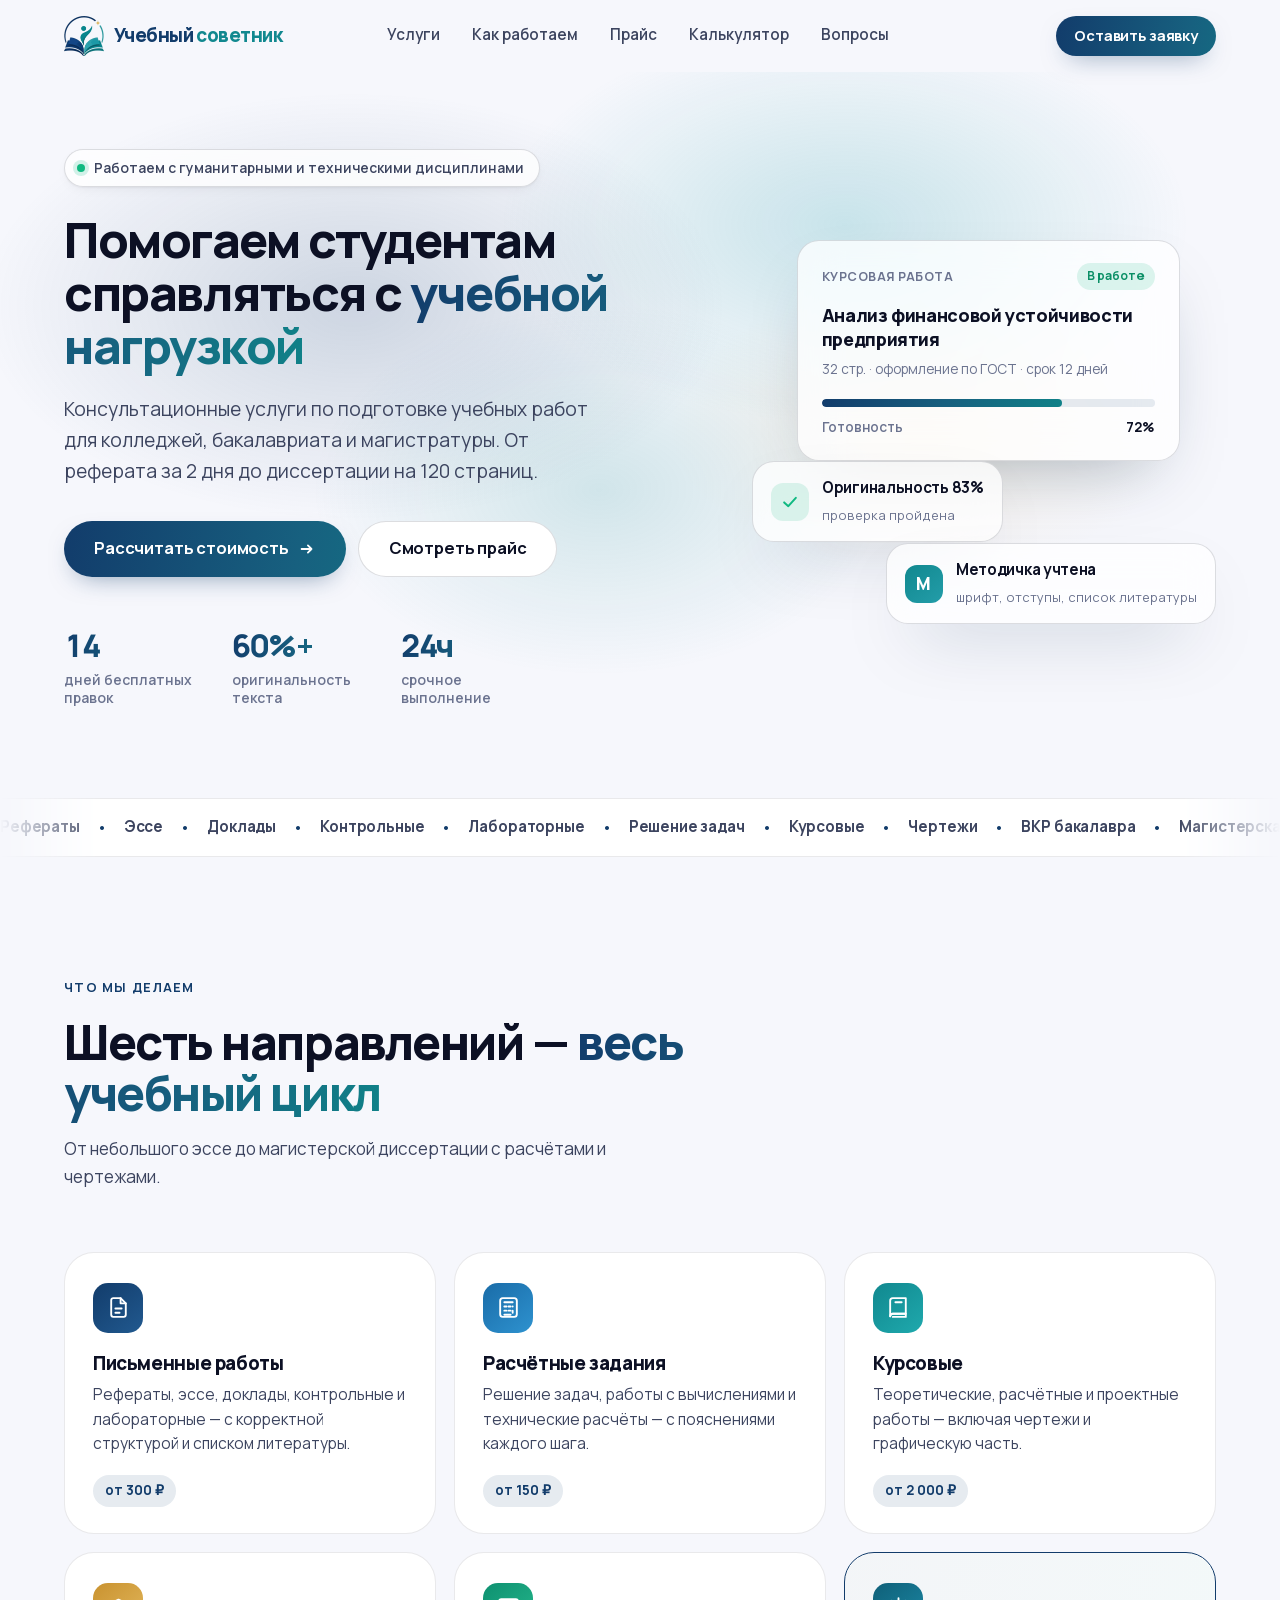
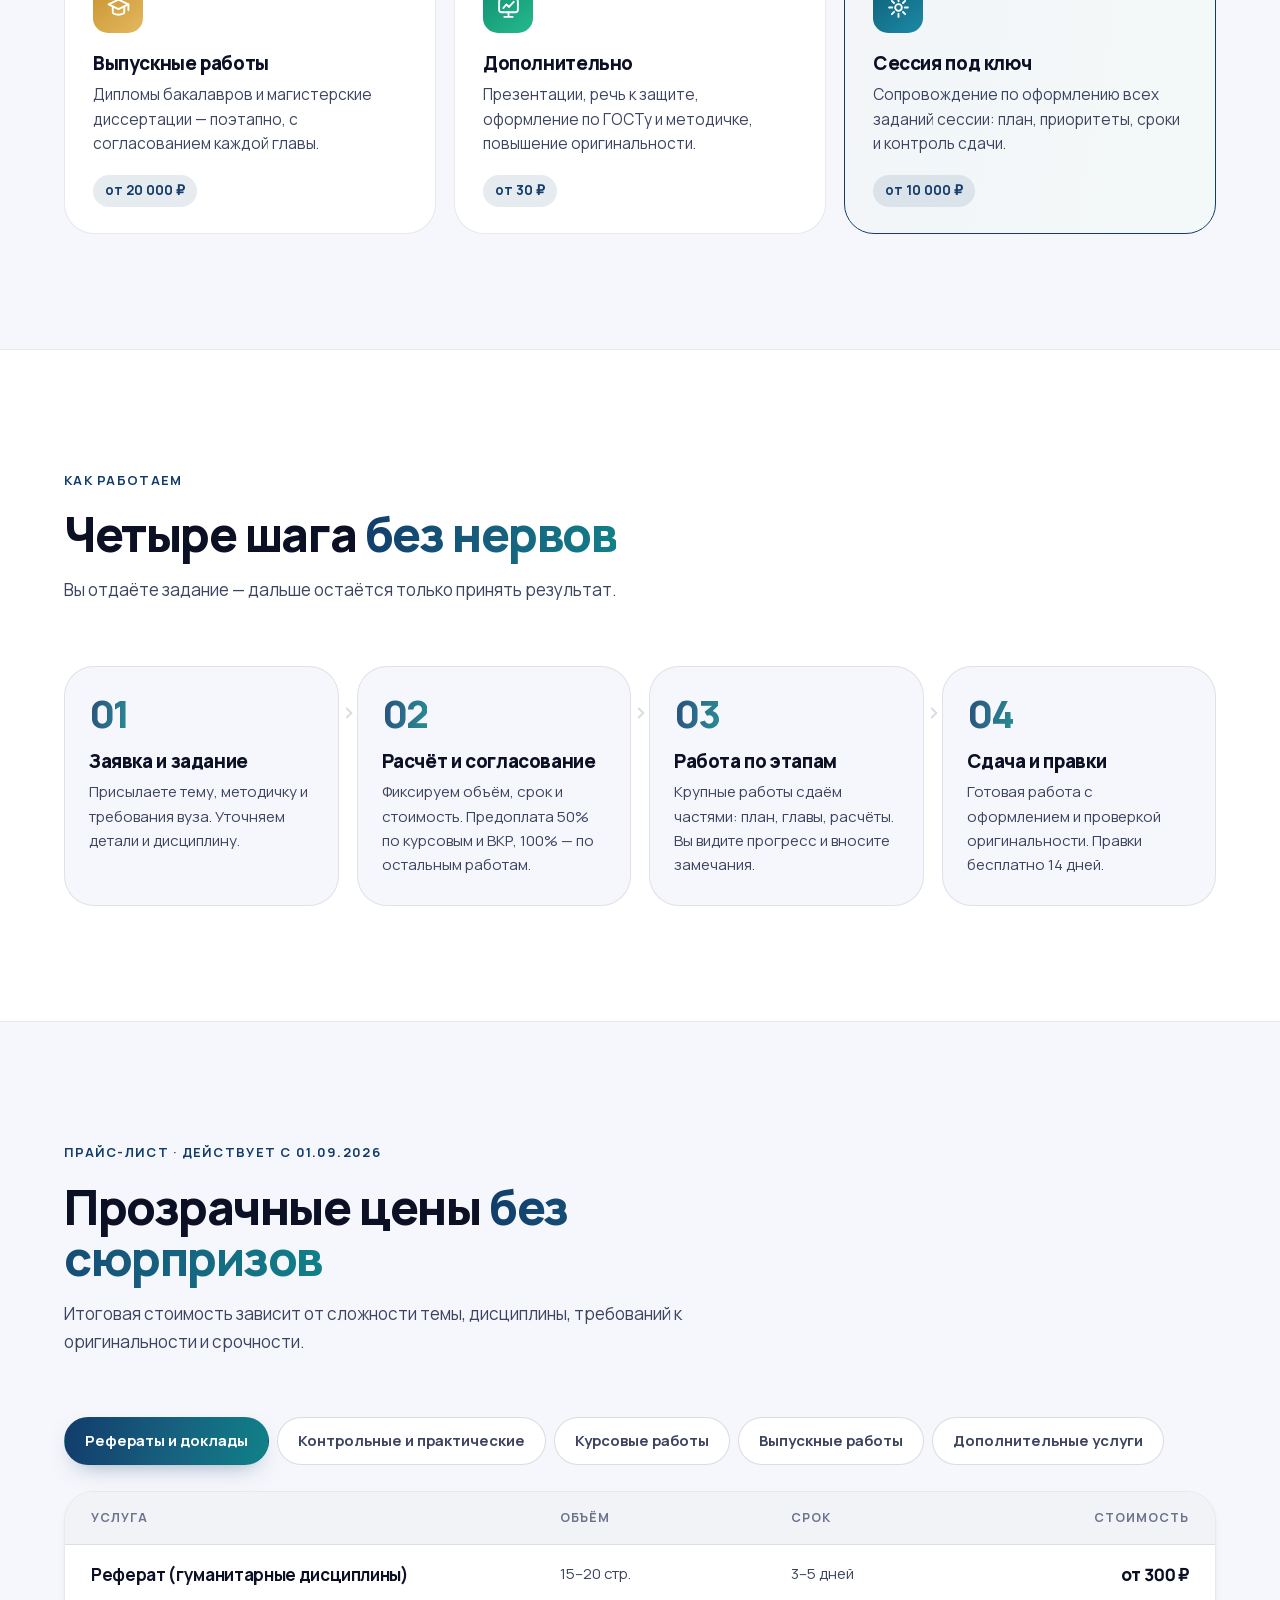
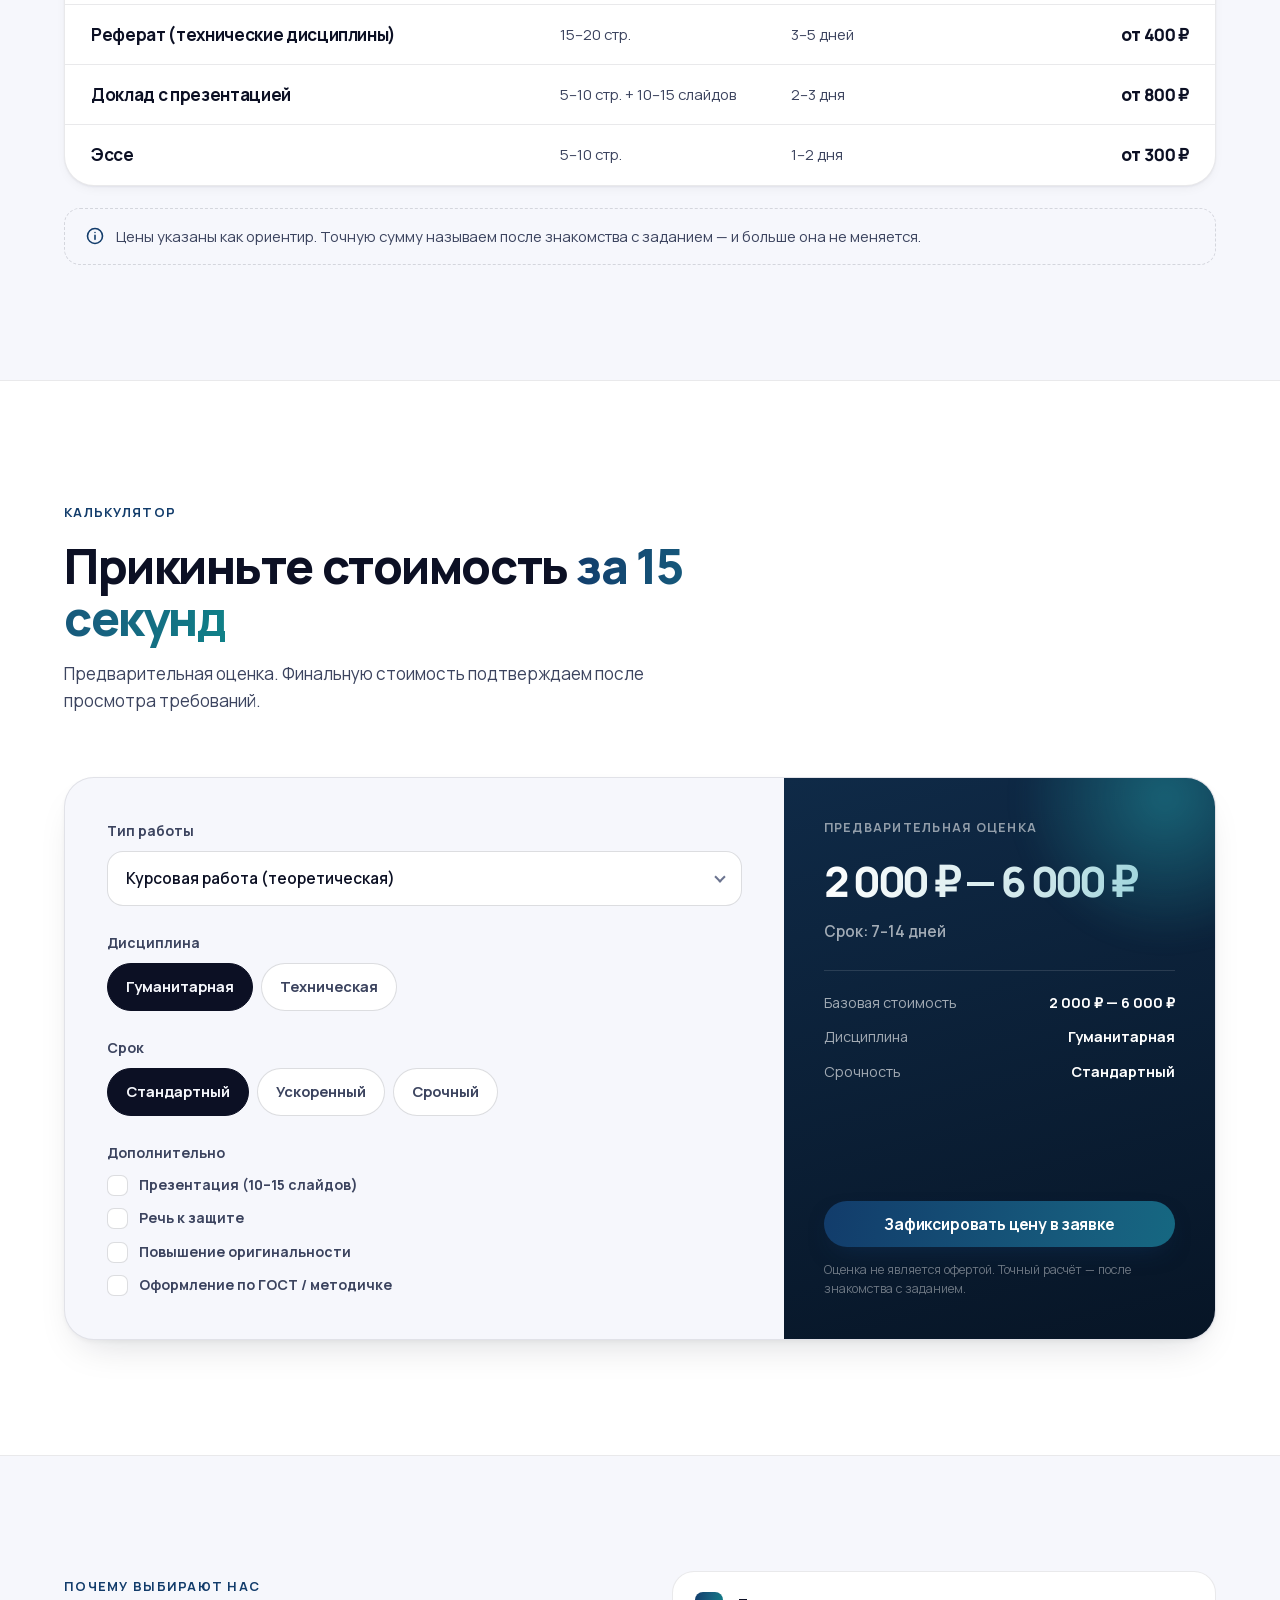
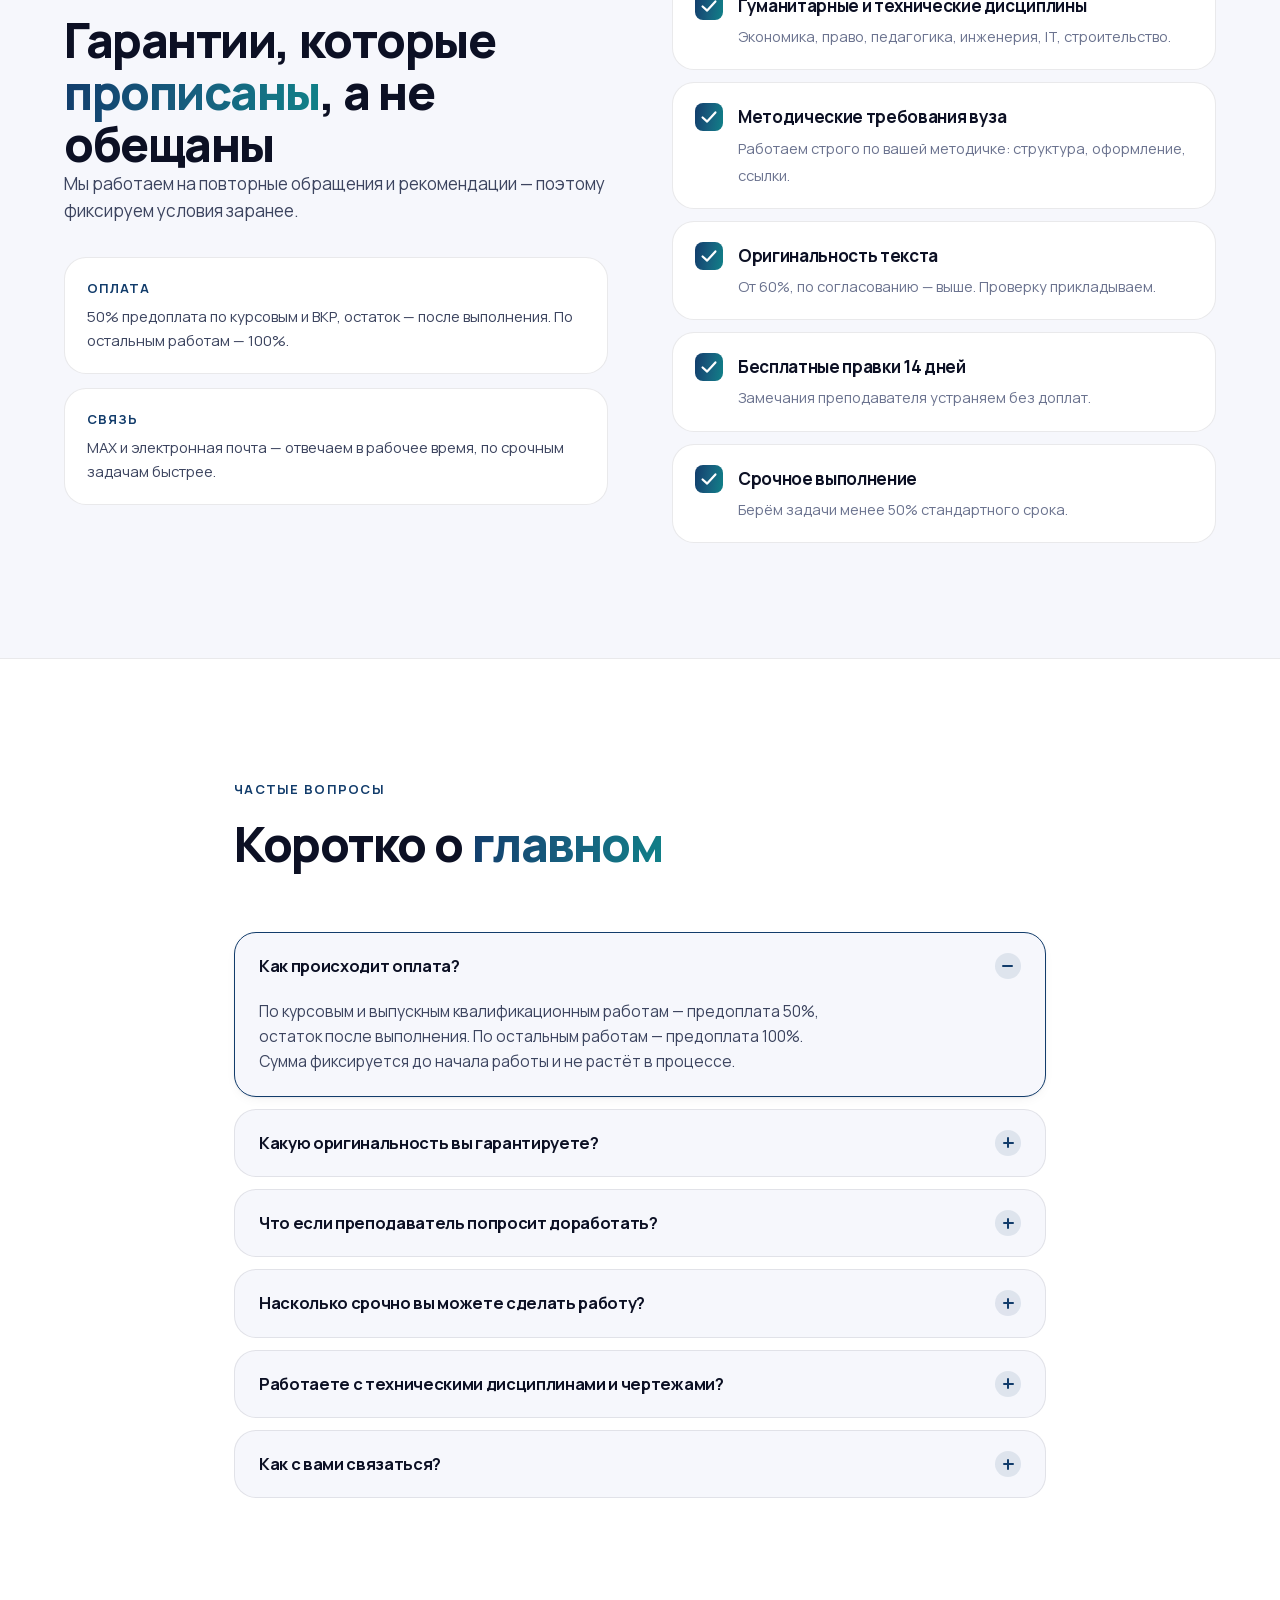
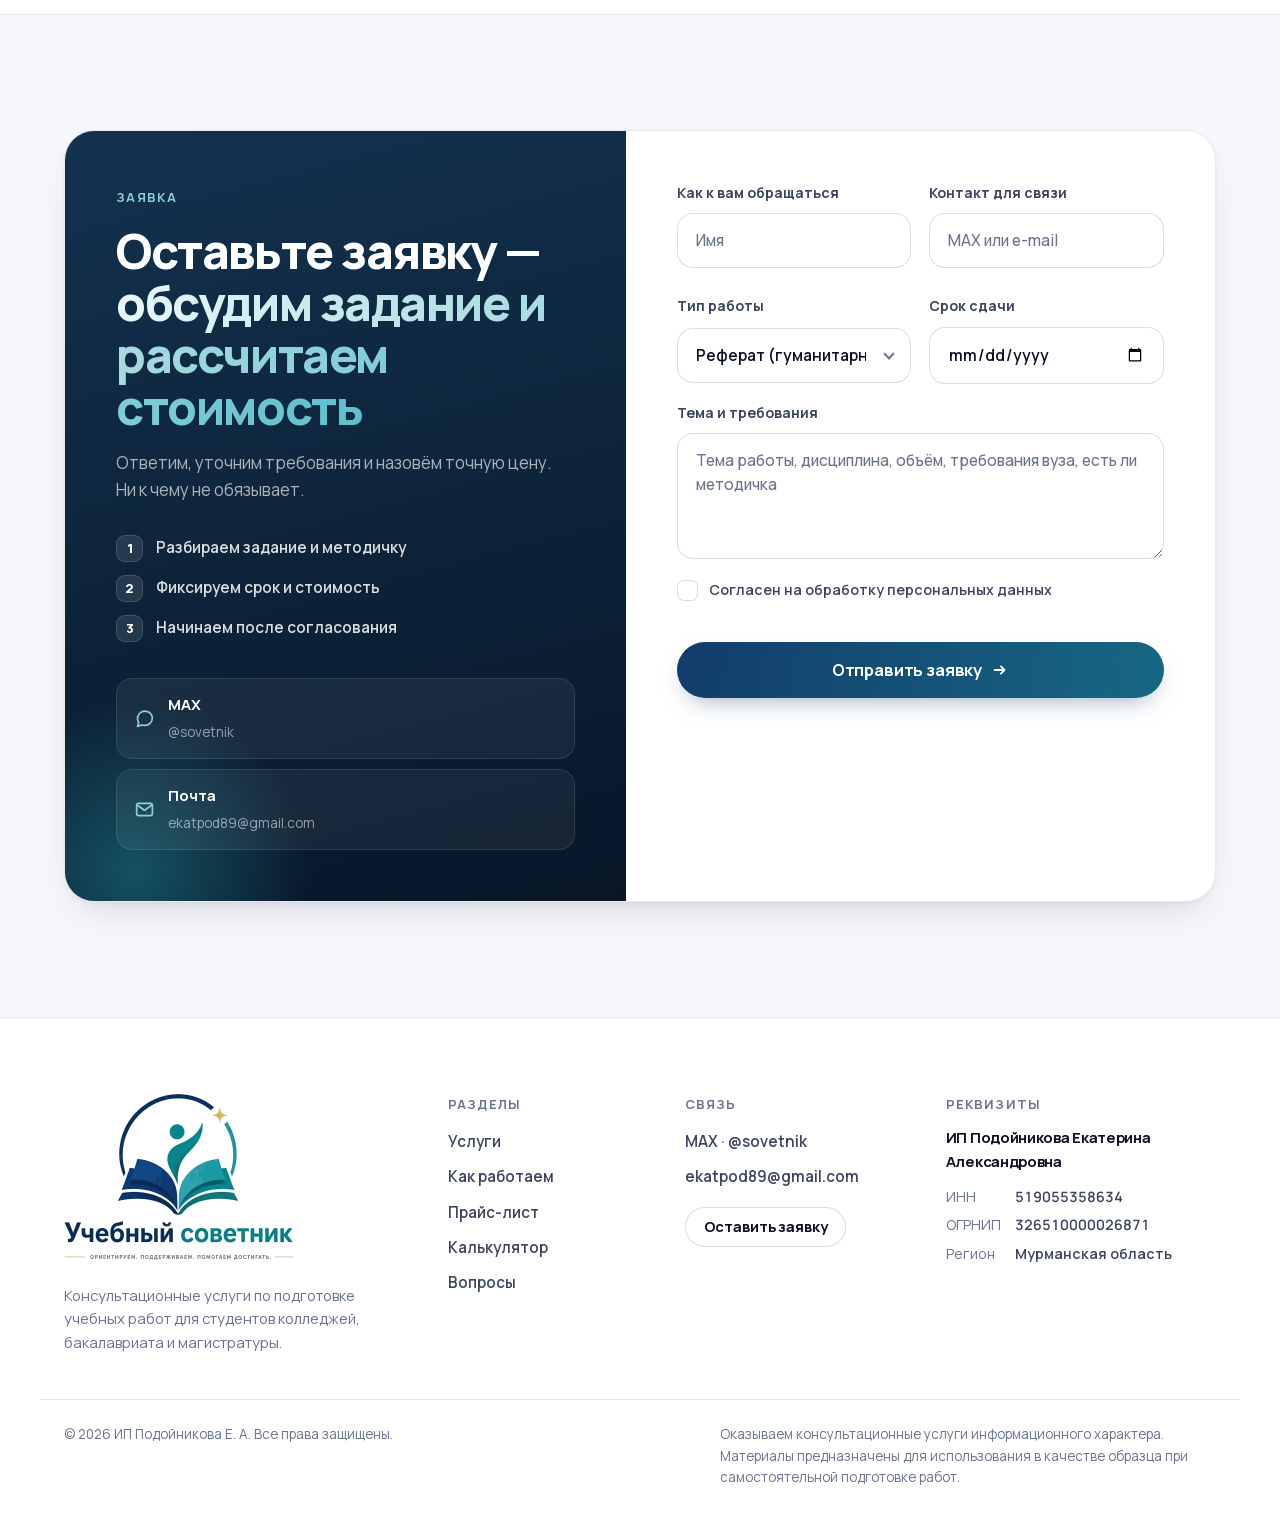
==== commit 0e445882: "Палитра под логотип и чистка реквизитов - акценты, кнопки, плитки иконок, тёмные плашки и свечение х" ====
--- a/index.html
+++ b/index.html
@@ -5,7 +5,7 @@
 <meta name="viewport" content="width=device-width, initial-scale=1">
 <title>Учебный советник — помощь студентам с учебными работами</title>
 <meta name="description" content="Консультационные услуги по подготовке учебных работ: рефераты, контрольные, курсовые, ВКР и магистерские диссертации. Гарантия оригинальности, бесплатные правки 14 дней, срочное выполнение.">
-<meta name="theme-color" content="#4f46e5">
+<meta name="theme-color" content="#123c6b">
 
 <meta property="og:type" content="website">
 <meta property="og:site_name" content="Учебный советник">
@@ -503,10 +503,8 @@
       <dl>
         <dt>ИНН</dt><dd>519055358634</dd>
         <dt>ОГРНИП</dt><dd>326510000026871</dd>
-        <dt>ОКВЭД</dt><dd>63.99.1</dd>
         <dt>Регион</dt><dd>Мурманская область</dd>
       </dl>
-      <p class="fl-note">Зарегистрировано 01.09.2026</p>
     </div>
   </div>
 
--- a/assets/css/styles.css
+++ b/assets/css/styles.css
@@ -14,23 +14,26 @@
   --line: rgba(12, 16, 36, .09);
   --line-strong: rgba(12, 16, 36, .14);
 
-  /* цвета из логотипа */
+  /* цвета из логотипа: тёмно-синий, бирюзовый, золото */
   --logo-navy: #123c6b;
   --logo-teal: #11888f;
   --logo-gold: #deb159;
 
-  --brand: #4f46e5;
-  --brand-600: #4338ca;
-  --brand-soft: rgba(79, 70, 229, .1);
-  --cyan: #0ea5e9;
-  --violet: #8b5cf6;
-  --amber: #f59e0b;
+  --brand: #123c6b;
+  --brand-600: #0d2c50;
+  --brand-soft: rgba(18, 60, 107, .1);
+  --teal: #11888f;
+  --cyan: #239da9;
+  --gold: #c9922f;
   --green: #10b981;
 
-  --grad: linear-gradient(100deg, #4f46e5, #8b5cf6 45%, #0ea5e9);
+  /* синий переходит в бирюзу — как в эмблеме; тёмная половина больше, а
+     бирюза на конце на полтона глуше логотипной, чтобы белый текст кнопок
+     проходил по контрасту (4.65 против 4.25 у чистого --logo-teal) */
+  --grad: linear-gradient(100deg, #123c6b, #17607f 52%, #108188);
   --shadow-sm: 0 1px 2px rgba(12, 16, 36, .05), 0 4px 14px -6px rgba(12, 16, 36, .1);
   --shadow: 0 2px 4px rgba(12, 16, 36, .04), 0 18px 40px -18px rgba(12, 16, 36, .18);
-  --shadow-lg: 0 30px 70px -30px rgba(35, 25, 120, .35);
+  --shadow-lg: 0 30px 70px -30px rgba(10, 40, 70, .34);
 
   --r-sm: 10px;
   --r: 16px;
@@ -121,6 +124,10 @@
   -webkit-background-clip: text; background-clip: text;
   -webkit-text-fill-color: transparent;
 }
+/* На тёмных плашках основной градиент почти сливается с фоном, поэтому там
+   берём его светлую версию. Именно background-image, а не background:
+   шорткат сбросил бы background-clip: text и текст залился бы плашкой. */
+.order-copy .grad { background-image: linear-gradient(100deg, #eaf7f9, #a8dbe1 45%, #5cc0cc); }
 
 /* ---------- SCROLL PROGRESS ---------- */
 .scroll-progress {
@@ -130,7 +137,7 @@
 .scroll-progress span {
   display: block; height: 100%; width: 0%;
   background: var(--grad);
-  box-shadow: 0 0 14px rgba(79, 70, 229, .6);
+  box-shadow: 0 0 14px rgba(17, 136, 143, .55);
 }
 
 /* ---------- HEADER ---------- */
@@ -199,9 +206,9 @@
 .btn-primary {
   background: var(--grad); color: #fff;
   background-size: 160% 100%;
-  box-shadow: 0 10px 26px -12px rgba(79, 70, 229, .85);
-}
-.btn-primary:hover { transform: translateY(-2px); background-position: 100% 0; box-shadow: 0 18px 40px -16px rgba(79, 70, 229, .9); }
+  box-shadow: 0 10px 26px -12px rgba(18, 60, 107, .55);
+}
+.btn-primary:hover { transform: translateY(-2px); background-position: 100% 0; box-shadow: 0 18px 40px -16px rgba(18, 60, 107, .62); }
 .btn-primary:active { transform: translateY(0); }
 
 .btn-ghost { border: 1px solid var(--line-strong); color: var(--ink); background: var(--bg-2); }
@@ -217,9 +224,10 @@
   top: -30%; left: 50%; transform: translateX(-50%);
   width: 160vw; height: 130%;
   background:
-    radial-gradient(26% 30% at 36% 46%, rgba(79, 70, 229, .26), transparent 70%),
-    radial-gradient(24% 28% at 60% 38%, rgba(14, 165, 233, .2), transparent 70%),
-    radial-gradient(20% 26% at 48% 64%, rgba(139, 92, 246, .18), transparent 70%);
+    radial-gradient(26% 30% at 36% 46%, rgba(18, 60, 107, .18), transparent 70%),
+    radial-gradient(24% 28% at 60% 38%, rgba(35, 157, 169, .22), transparent 70%),
+    radial-gradient(20% 26% at 48% 64%, rgba(17, 136, 143, .16), transparent 70%),
+    radial-gradient(18% 20% at 64% 58%, rgba(222, 177, 89, .14), transparent 70%);
   animation: drift 20s ease-in-out infinite alternate;
 }
 @keyframes drift {
@@ -315,7 +323,7 @@
 .fc-avatar {
   width: 38px; height: 38px; flex: none; border-radius: 12px;
   display: grid; place-items: center; color: #fff; font-weight: 800;
-  background: linear-gradient(140deg, var(--violet), var(--cyan));
+  background: linear-gradient(140deg, var(--teal), var(--cyan));
 }
 
 @keyframes floaty {
@@ -368,12 +376,12 @@
   color: #fff; position: relative; z-index: 1;
 }
 .card-ico svg { width: 25px; height: 25px; }
-.ico-1 { background: linear-gradient(140deg, #4f46e5, #7c73ff); }
-.ico-2 { background: linear-gradient(140deg, #0ea5e9, #22d3ee); }
-.ico-3 { background: linear-gradient(140deg, #8b5cf6, #c084fc); }
-.ico-4 { background: linear-gradient(140deg, #f59e0b, #fbbf24); }
-.ico-5 { background: linear-gradient(140deg, #10b981, #34d399); }
-.ico-6 { background: linear-gradient(140deg, #ec4899, #f472b6); }
+.ico-1 { background: linear-gradient(140deg, #123c6b, #21598f); }
+.ico-2 { background: linear-gradient(140deg, #1a6ca8, #2e92cf); }
+.ico-3 { background: linear-gradient(140deg, #11888f, #1fa9ad); }
+.ico-4 { background: linear-gradient(140deg, #c9922f, #e3b95f); }
+.ico-5 { background: linear-gradient(140deg, #0e9070, #26b98d); }
+.ico-6 { background: linear-gradient(140deg, #0f5f78, #1c8aa6); }
 
 .card h3 { margin-bottom: 10px; position: relative; z-index: 1; }
 .card p { color: var(--ink-2); font-size: .96rem; margin-bottom: 18px; position: relative; z-index: 1; }
@@ -423,7 +431,7 @@
 .tab:hover { color: var(--ink); border-color: var(--brand); }
 .tab.is-active {
   background: var(--grad); color: #fff; border-color: transparent;
-  box-shadow: 0 10px 24px -12px rgba(79, 70, 229, .8);
+  box-shadow: 0 10px 24px -12px rgba(18, 60, 107, .5);
 }
 
 .price-panel { display: none; animation: fadeUp .45s var(--ease); }
@@ -535,21 +543,21 @@
 
 .calc-result {
   padding: clamp(24px, 3.4vw, 40px);
-  background: linear-gradient(165deg, #171b32, #0c0f1f);
+  background: linear-gradient(165deg, #0f2a47, #071526);
   color: #fff; display: flex; flex-direction: column;
   position: relative; overflow: hidden;
 }
 .calc-result::before {
   content: ''; position: absolute; top: -140px; right: -110px;
   width: 320px; height: 320px; border-radius: 50%;
-  background: radial-gradient(circle, rgba(124, 115, 255, .55), transparent 65%);
+  background: radial-gradient(circle, rgba(35, 157, 169, .5), transparent 65%);
   filter: blur(10px);
 }
 .cr-label { font-size: .78rem; font-weight: 700; letter-spacing: .1em; text-transform: uppercase; color: rgba(255, 255, 255, .55); position: relative; }
 .cr-sum {
   font-size: clamp(1.9rem, 3.4vw, 2.6rem); font-weight: 800; letter-spacing: -.04em;
   margin: 10px 0 6px; position: relative;
-  background: linear-gradient(100deg, #fff, #c7d2fe 60%, #7dd3fc);
+  background: linear-gradient(100deg, #fff, #cfe7ea 60%, #8ecfd8);
   -webkit-background-clip: text; background-clip: text; -webkit-text-fill-color: transparent;
   font-variant-numeric: tabular-nums;
 }
@@ -629,16 +637,16 @@
 }
 .order-copy {
   padding: clamp(30px, 4vw, 52px);
-  background: linear-gradient(165deg, #1a1f3a, #0a0d1c);
+  background: linear-gradient(165deg, #13324f, #081627);
   color: #fff; position: relative; overflow: hidden;
 }
 .order-copy::before {
   content: ''; position: absolute; bottom: -160px; left: -120px;
   width: 380px; height: 380px; border-radius: 50%;
-  background: radial-gradient(circle, rgba(14, 165, 233, .4), transparent 65%);
+  background: radial-gradient(circle, rgba(35, 157, 169, .42), transparent 65%);
 }
 .order-copy > * { position: relative; }
-.order-copy .eyebrow { color: #9aa4ff; }
+.order-copy .eyebrow { color: #8fd0d6; }
 .order-copy h2 { margin-bottom: 16px; }
 .order-copy > p { color: rgba(255, 255, 255, .65); margin-bottom: 32px; }
 
@@ -660,7 +668,7 @@
   transition: .22s var(--ease);
 }
 .oc-item:hover { background: rgba(255, 255, 255, .11); transform: translateY(-2px); }
-.oc-item svg { width: 21px; height: 21px; flex: none; color: #9aa4ff; }
+.oc-item svg { width: 21px; height: 21px; flex: none; color: #8fd0d6; }
 .oc-item b { display: block; font-size: .93rem; }
 .oc-item span { font-size: .85rem; color: rgba(255, 255, 255, .55); }
 
@@ -704,7 +712,6 @@
 }
 .f-legal dt { color: var(--ink-3); }
 .f-legal dd { color: var(--ink-2); font-weight: 600; font-variant-numeric: tabular-nums; }
-.f-legal .fl-note { margin-top: 12px; font-size: .84rem; color: var(--ink-3); }
 .f-nav a, .f-contacts a:not(.btn) { font-size: .95rem; font-weight: 600; color: var(--ink-2); transition: color .2s; width: fit-content; }
 .f-nav a:hover, .f-contacts a:not(.btn):hover { color: var(--brand); }
 .f-contacts .btn { margin-top: 6px; width: fit-content; }
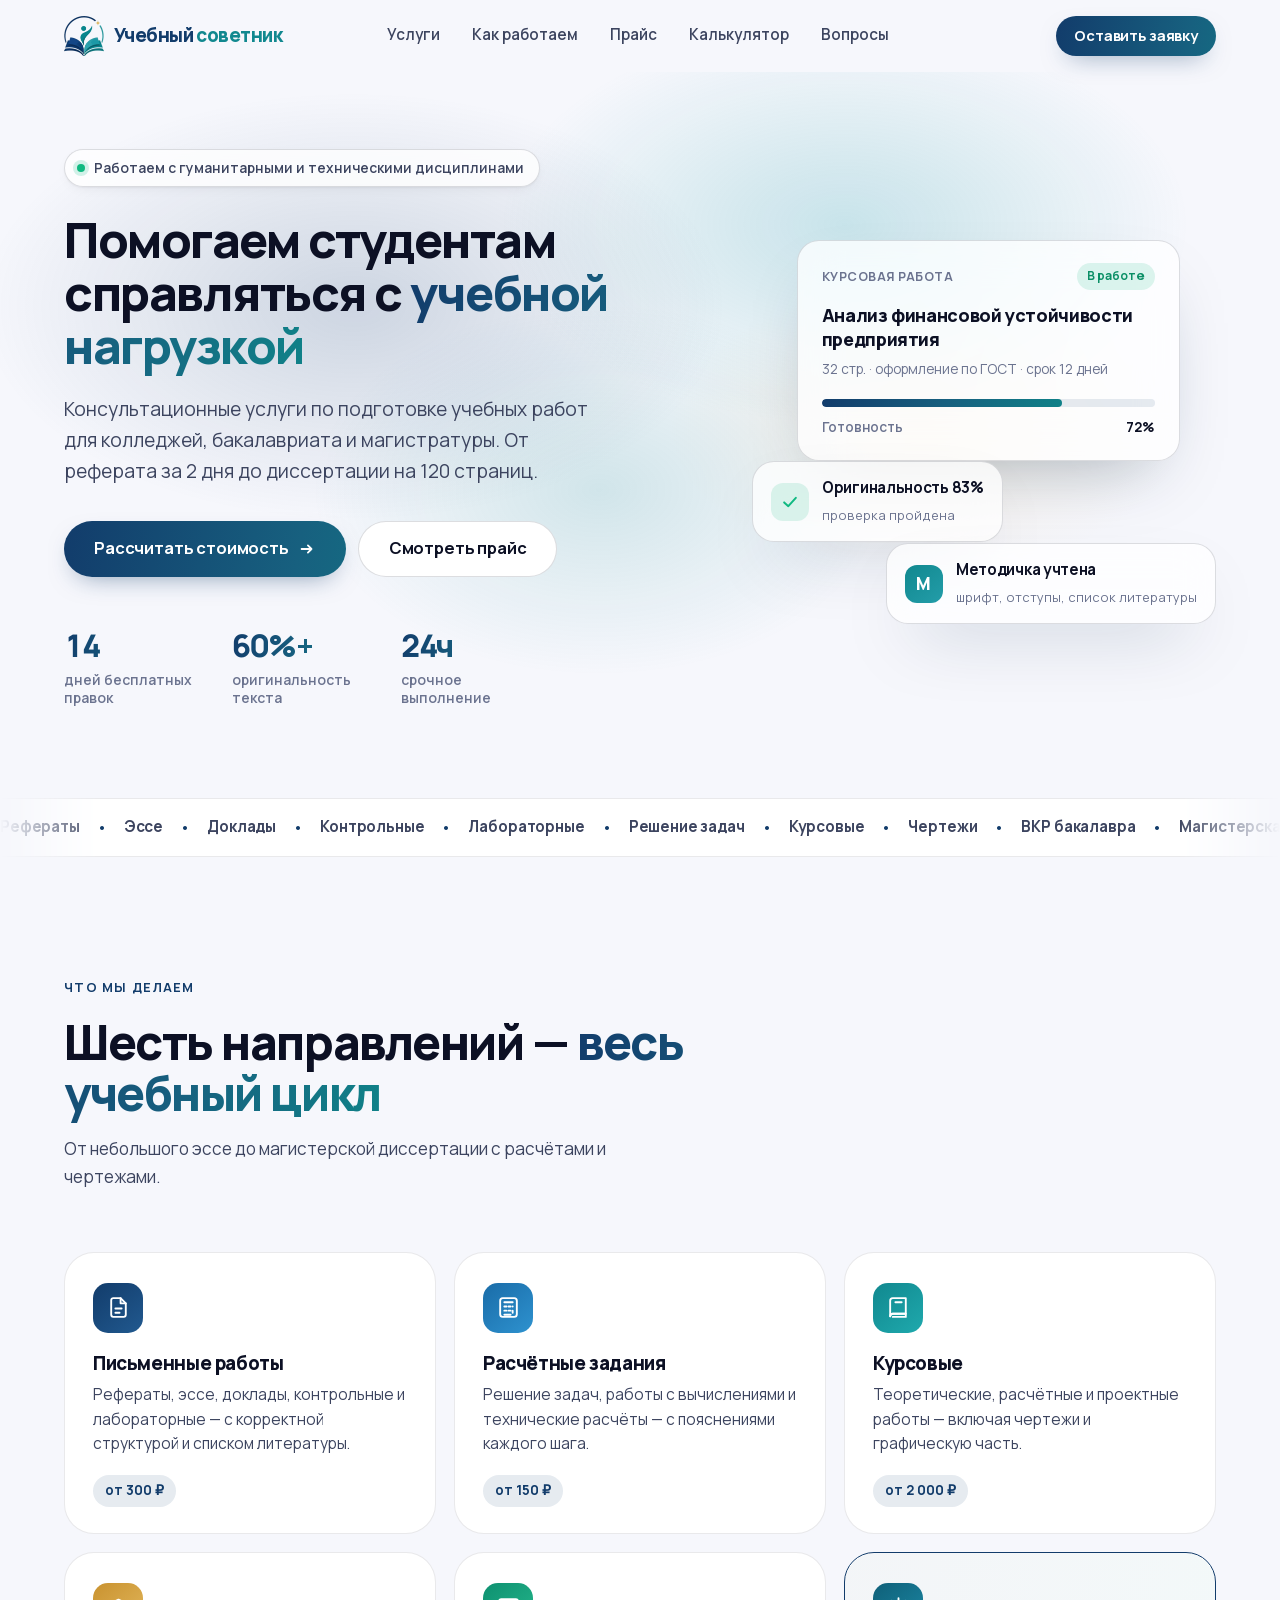
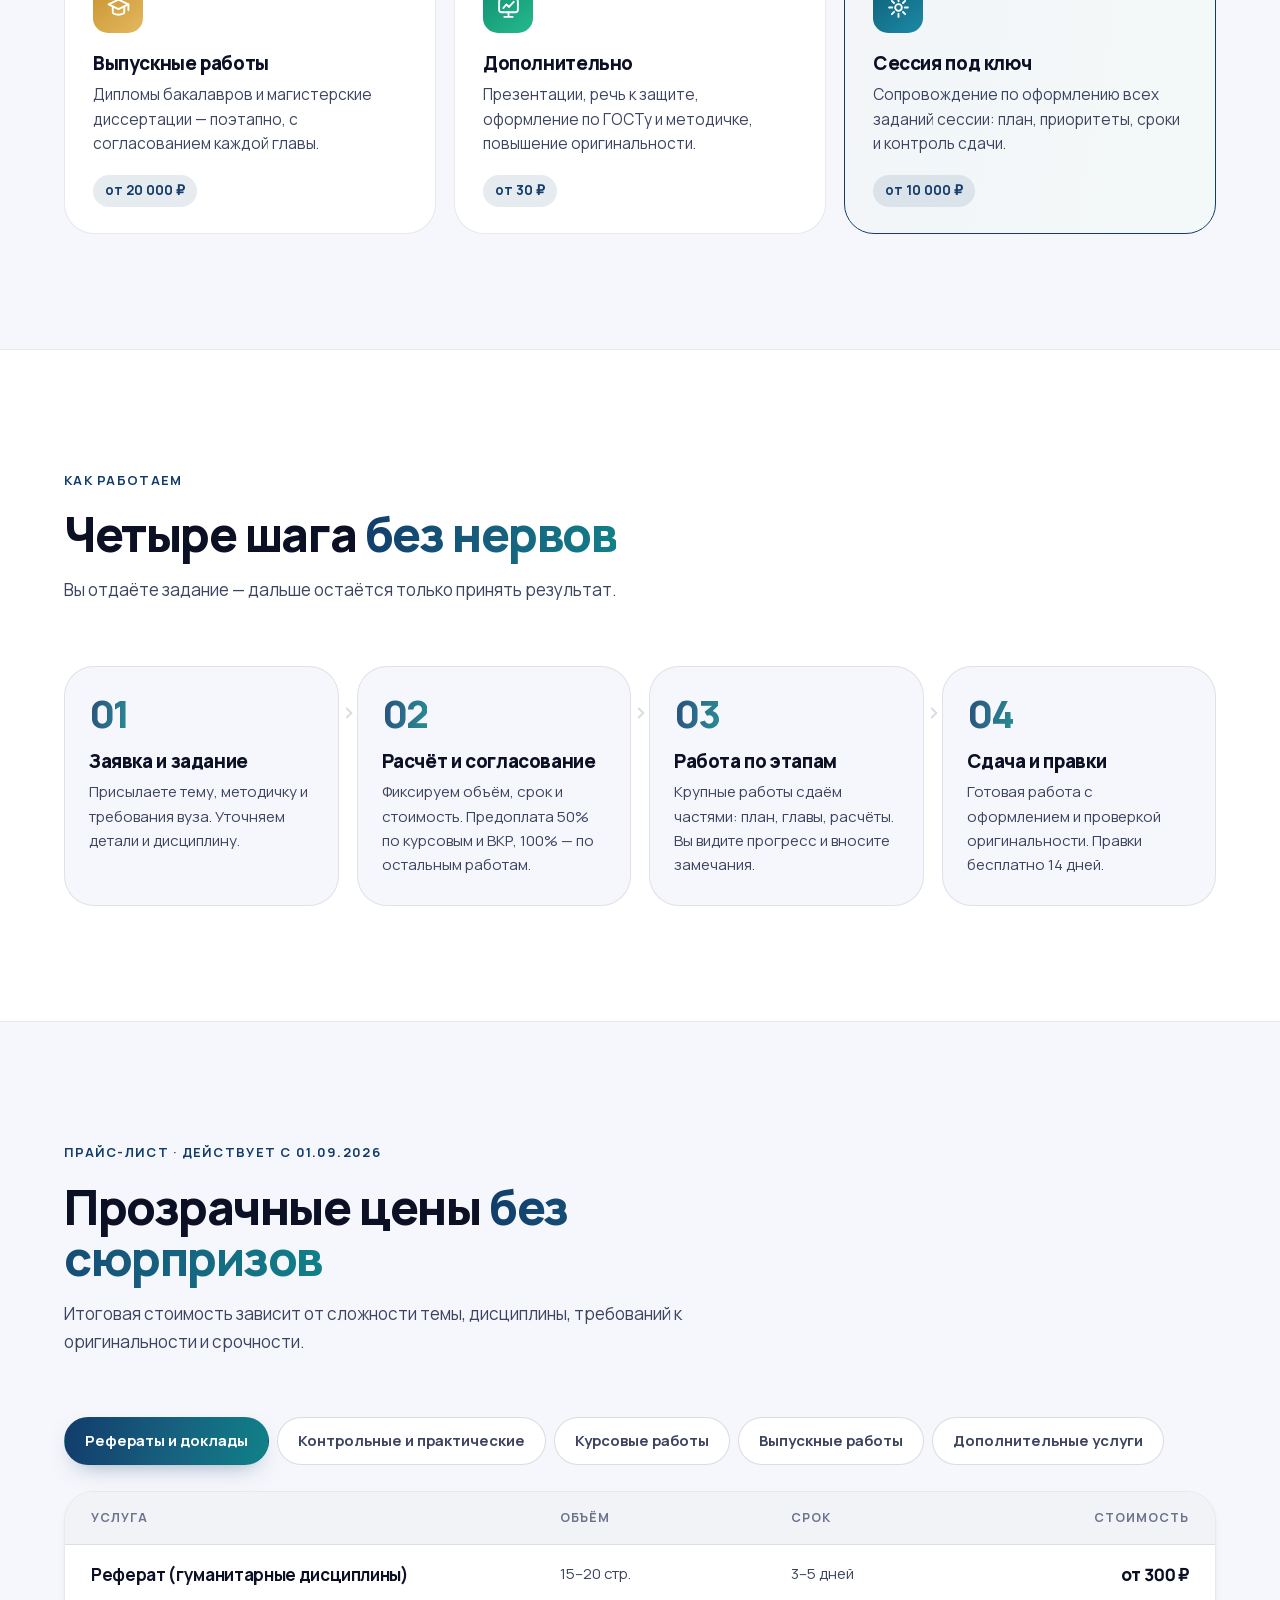
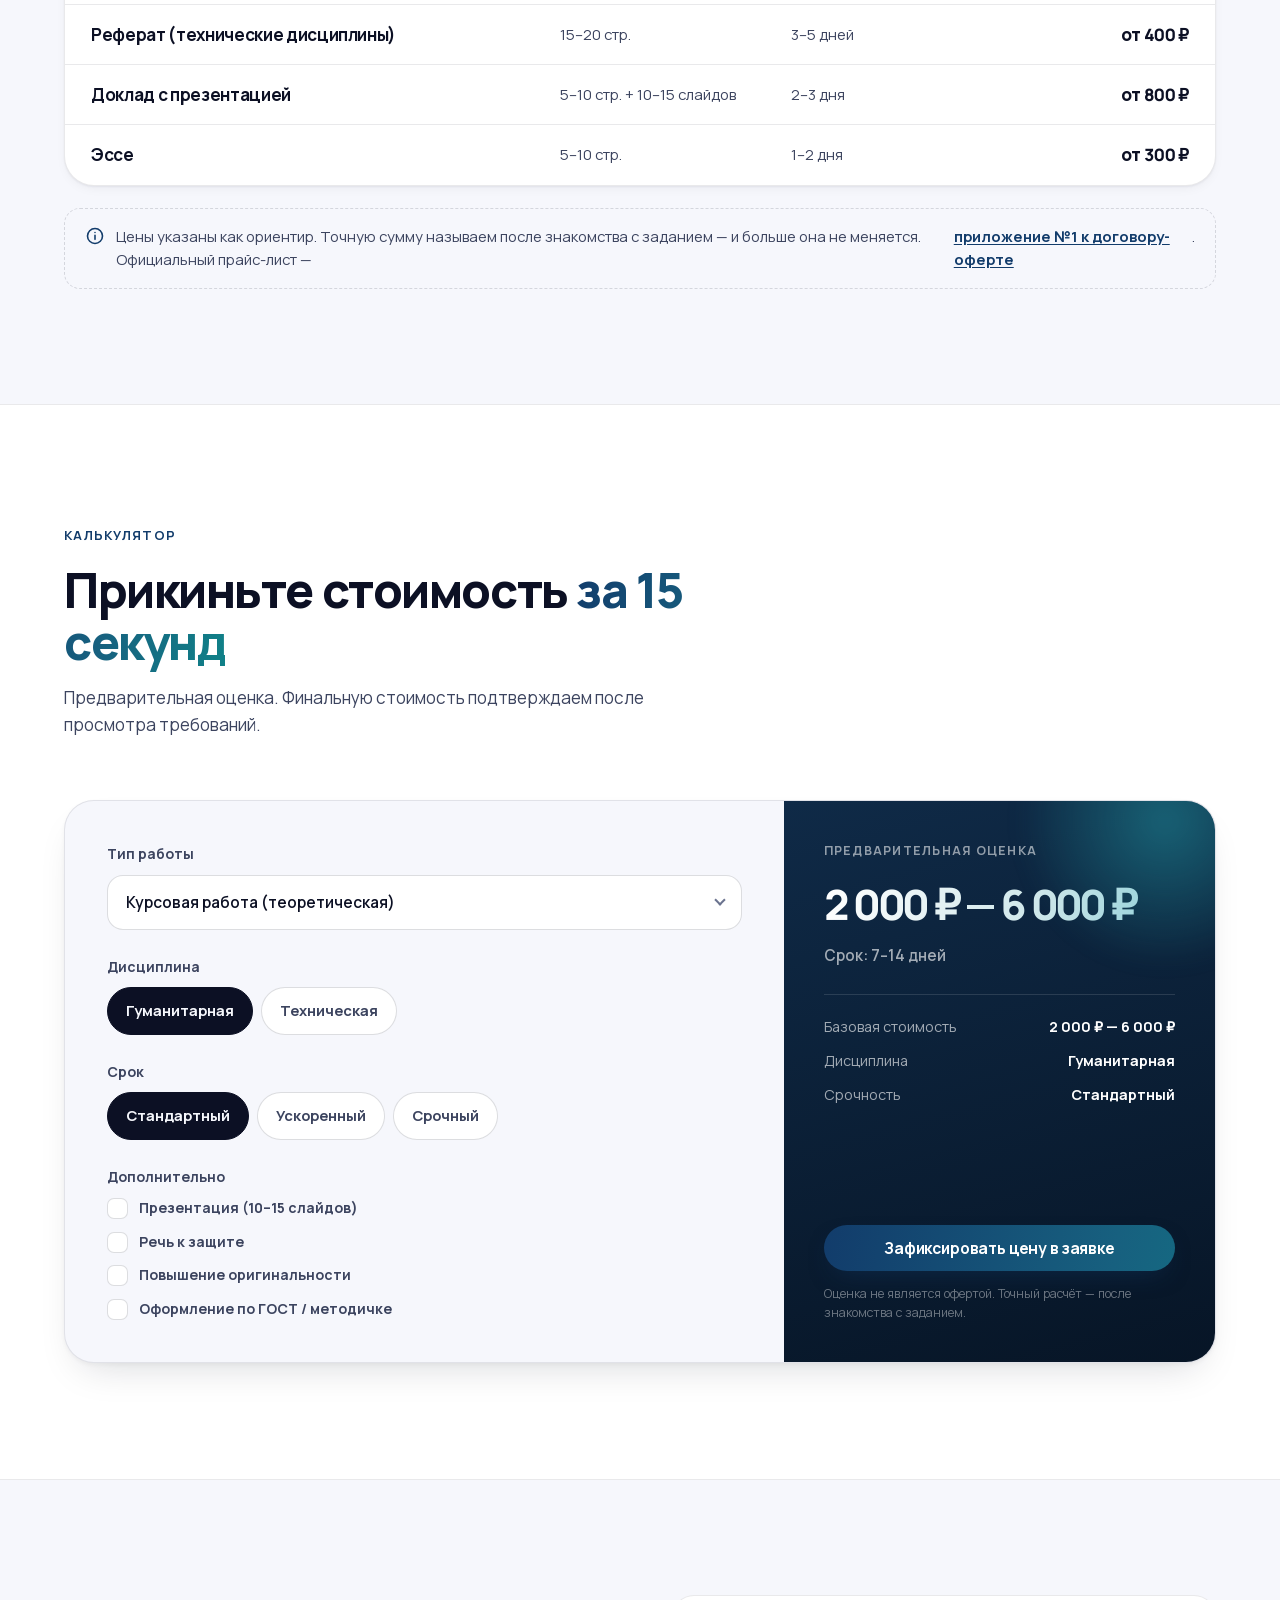
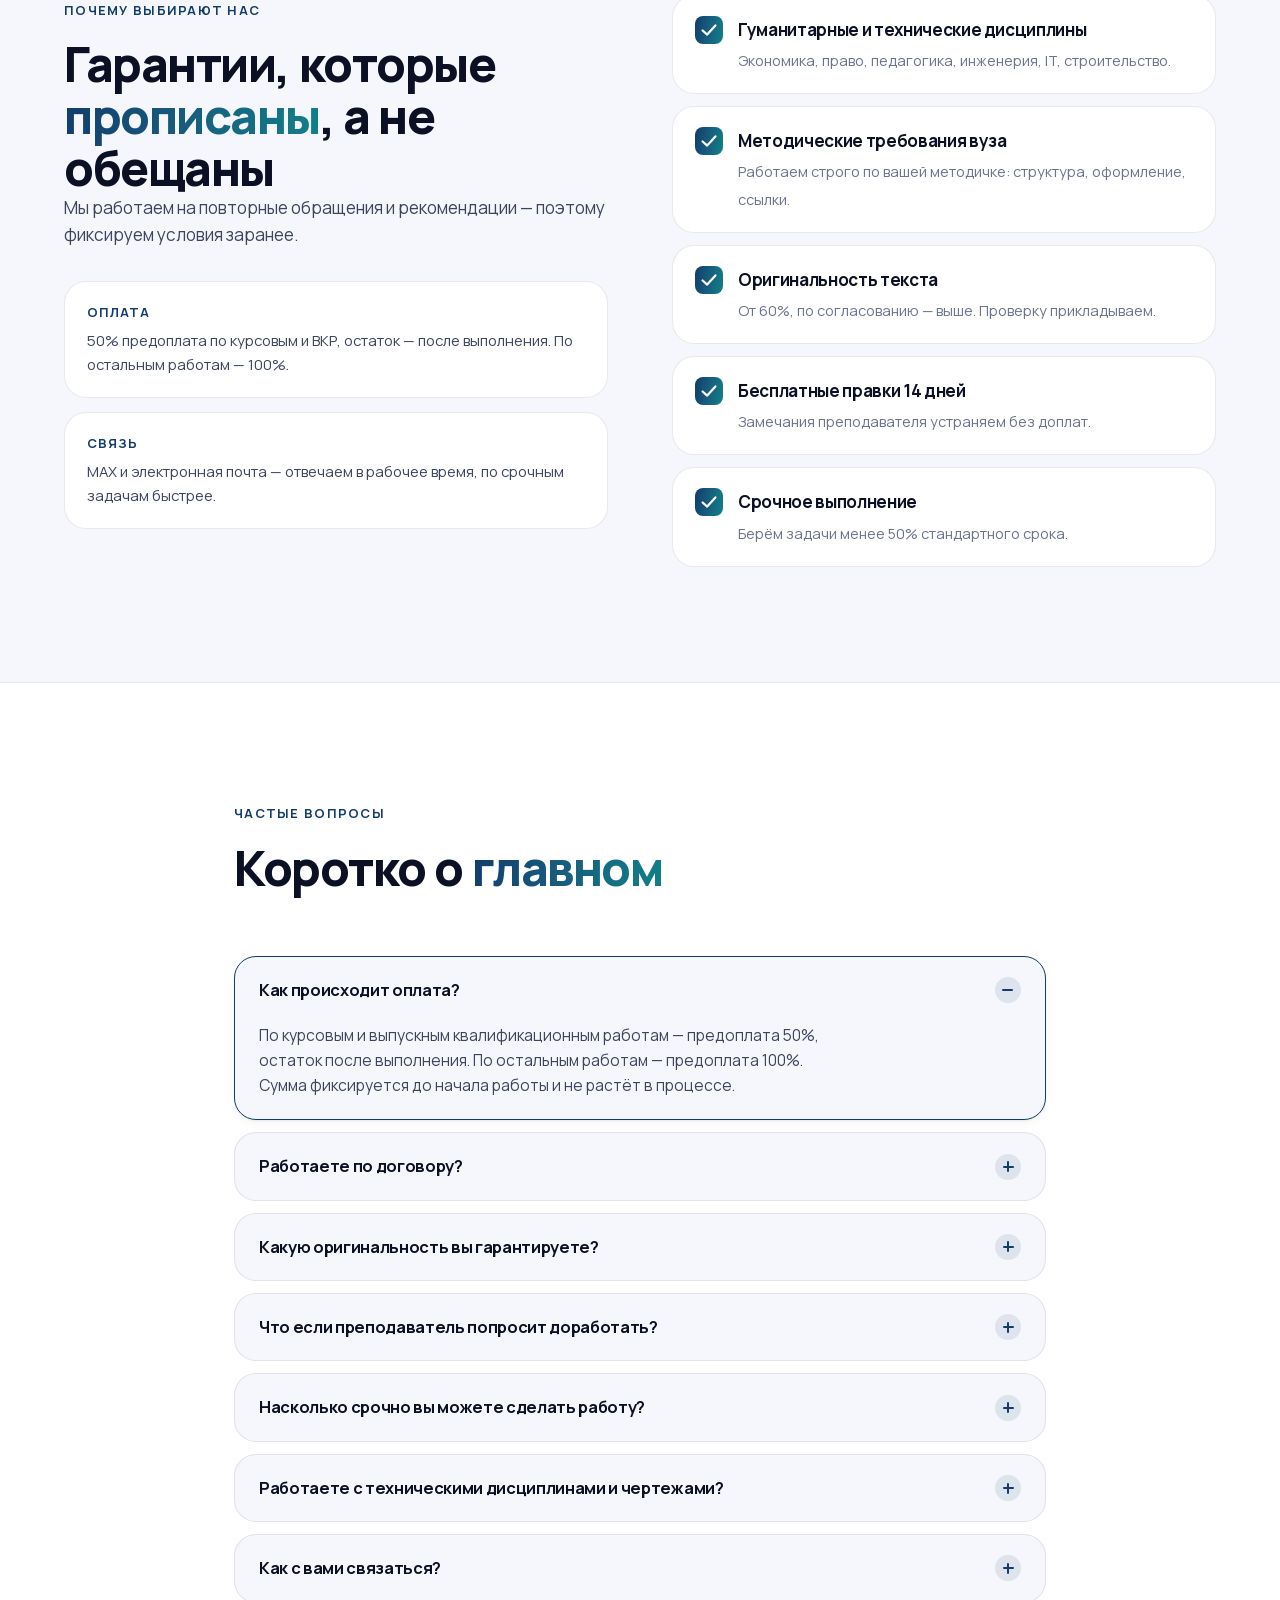
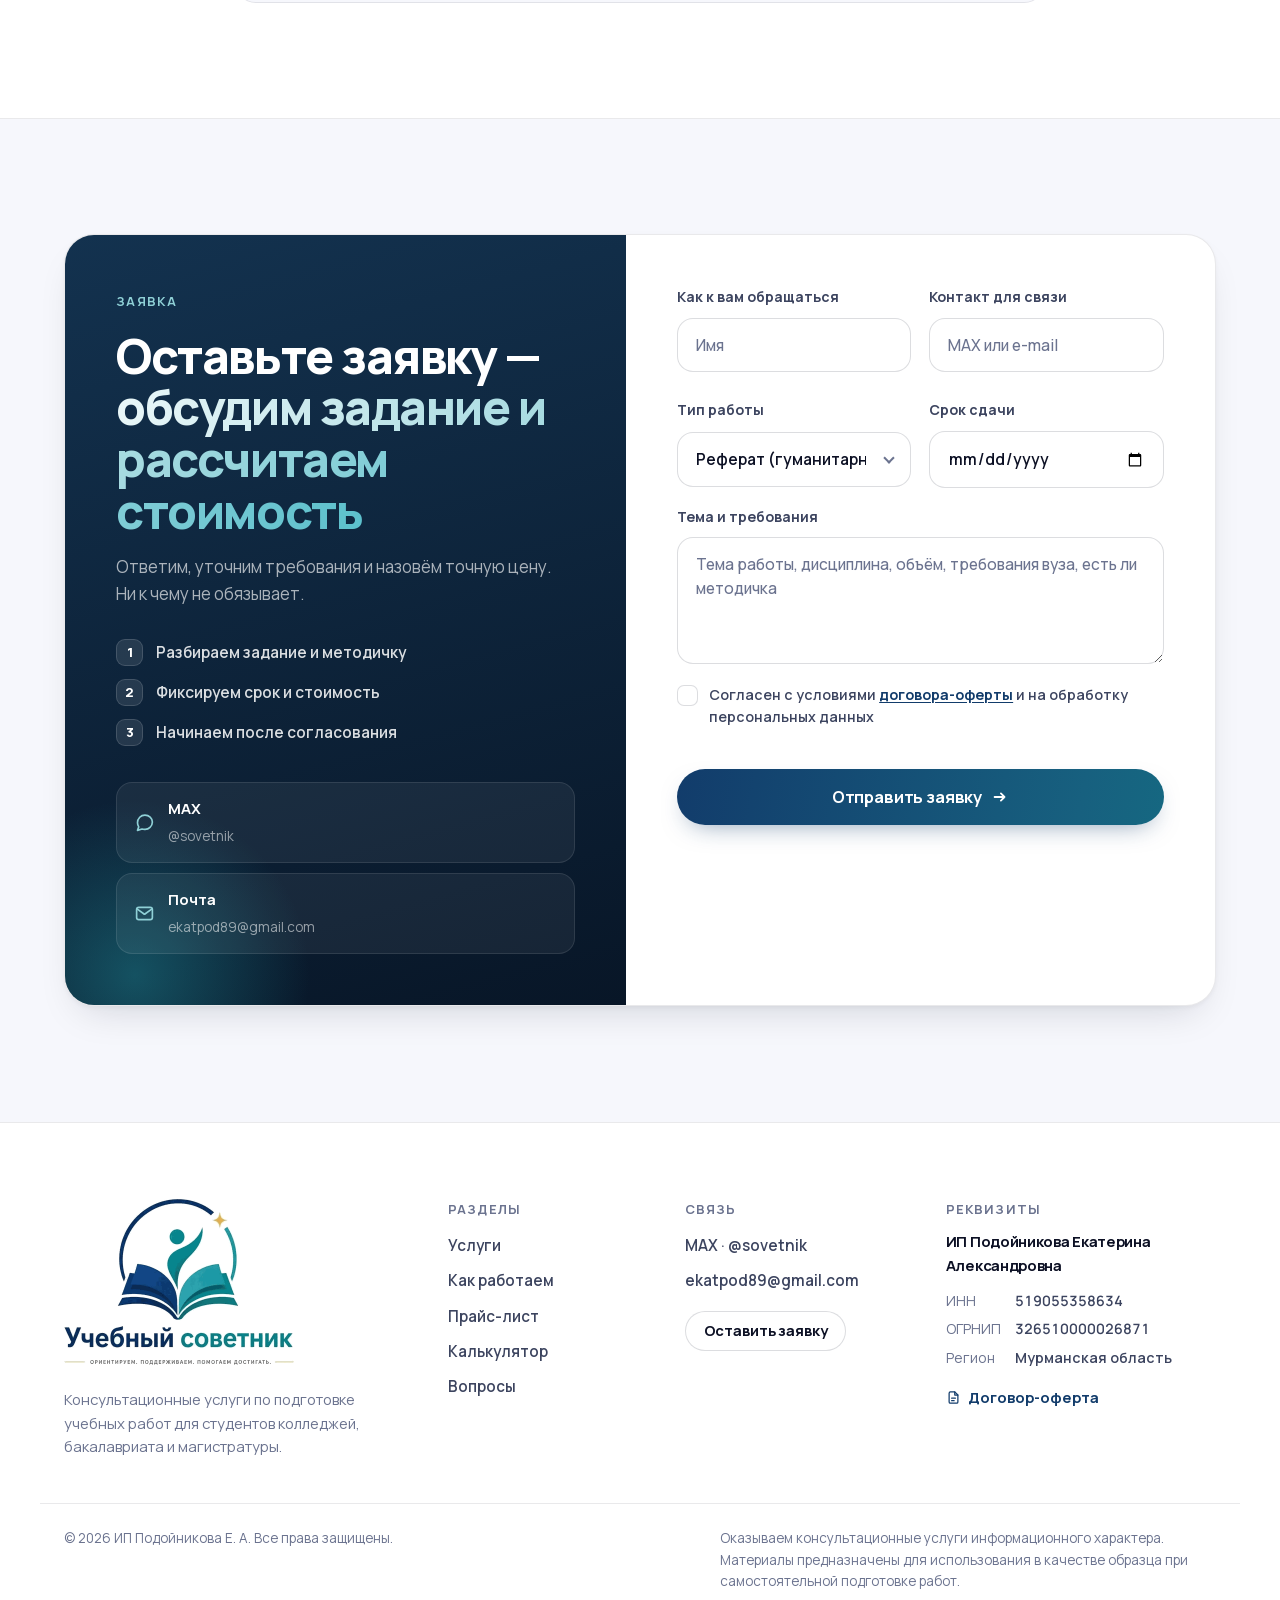
==== commit 1a96a787: "Договор-оферта отдельной страницей из docx заказчика Страница oferta.html собирается скриптом tools/" ====
--- a/index.html
+++ b/index.html
@@ -6,15 +6,16 @@
 <title>Учебный советник — помощь студентам с учебными работами</title>
 <meta name="description" content="Консультационные услуги по подготовке учебных работ: рефераты, контрольные, курсовые, ВКР и магистерские диссертации. Гарантия оригинальности, бесплатные правки 14 дней, срочное выполнение.">
 <meta name="theme-color" content="#123c6b">
+<!-- копия сайта лежит и на GitHub Pages: указываем поиску основной адрес -->
+<link rel="canonical" href="https://uchebnyisovetnik.ru/">
 
 <meta property="og:type" content="website">
 <meta property="og:site_name" content="Учебный советник">
 <meta property="og:title" content="Учебный советник — помощь студентам с учебными работами">
 <meta property="og:description" content="Рефераты, контрольные, курсовые, ВКР и диссертации. Соблюдаем методички вашего вуза, правим бесплатно 14 дней.">
-<!-- og:image требует абсолютный адрес: соцсети не умеют разрешать относительные пути.
-     При переезде на свой домен поменять og:url и og:image здесь. -->
-<meta property="og:url" content="https://kibosh13.github.io/zachetka-landing/">
-<meta property="og:image" content="https://kibosh13.github.io/zachetka-landing/assets/img/og.png">
+<!-- og:image требует абсолютный адрес: соцсети не умеют разрешать относительные пути -->
+<meta property="og:url" content="https://uchebnyisovetnik.ru/">
+<meta property="og:image" content="https://uchebnyisovetnik.ru/assets/img/og.png">
 <meta property="og:image:type" content="image/png">
 <meta property="og:image:width" content="1200">
 <meta property="og:image:height" content="630">
@@ -24,7 +25,8 @@
 <link rel="apple-touch-icon" href="assets/img/apple-touch-icon.png">
 <link rel="preload" href="assets/fonts/manrope-cyrillic.woff2" as="font" type="font/woff2" crossorigin>
 <link rel="stylesheet" href="assets/css/fonts.css">
-<link rel="stylesheet" href="assets/css/styles.css">
+<!-- ?v= сбрасывает недельный кэш из .htaccess: меняем при правке стилей и скрипта -->
+<link rel="stylesheet" href="assets/css/styles.css?v=2">
 </head>
 <body>
 
@@ -253,6 +255,7 @@
     <p class="price-note reveal">
       <svg viewBox="0 0 24 24" fill="none" stroke="currentColor" stroke-width="1.9" stroke-linecap="round"><circle cx="12" cy="12" r="9"/><path d="M12 11v5M12 7.8v.01"/></svg>
       Цены указаны как ориентир. Точную сумму называем после знакомства с заданием — и больше она не меняется.
+      Официальный прайс-лист — <a href="oferta.html#pril">приложение №1 к договору-оферте</a>.
     </p>
   </div>
 </section>
@@ -361,6 +364,11 @@
       <details class="faq-item reveal" open>
         <summary>Как происходит оплата?<span class="chev" aria-hidden="true"></span></summary>
         <div class="faq-body"><p>По курсовым и выпускным квалификационным работам — предоплата 50%, остаток после выполнения. По остальным работам — предоплата 100%. Сумма фиксируется до начала работы и не растёт в процессе.</p></div>
+      </details>
+
+      <details class="faq-item reveal">
+        <summary>Работаете по договору?<span class="chev" aria-hidden="true"></span></summary>
+        <div class="faq-body"><p>Да. Услуги оказываются по публичному договору-оферте — его полный текст вместе с прайс-листом (приложение №1) опубликован на сайте. Акцептом договора считается оплата услуг, подписывать бумаги отдельно не нужно. <a href="oferta.html">Читать договор-оферту</a>.</p></div>
       </details>
 
       <details class="faq-item reveal">
@@ -450,7 +458,7 @@
 
         <label class="check check-agree">
           <input type="checkbox" id="fAgree" required><span class="box"></span>
-          Согласен на обработку персональных данных
+          <span>Согласен с условиями <a href="oferta.html" target="_blank" rel="noopener">договора-оферты</a> и на обработку персональных данных</span>
         </label>
         <span class="err" data-for="fAgree"></span>
 
@@ -505,6 +513,7 @@
         <dt>ОГРНИП</dt><dd>326510000026871</dd>
         <dt>Регион</dt><dd>Мурманская область</dd>
       </dl>
+      <a class="fl-doc" href="oferta.html">Договор-оферта</a>
     </div>
   </div>
 
@@ -518,6 +527,6 @@
   <svg viewBox="0 0 20 20" fill="none" stroke="currentColor" stroke-width="2.2" stroke-linecap="round" stroke-linejoin="round"><path d="M10 15V5M6 9l4-4 4 4"/></svg>
 </a>
 
-<script src="assets/js/main.js"></script>
+<script src="assets/js/main.js?v=2"></script>
 </body>
 </html>
--- a/assets/css/styles.css
+++ b/assets/css/styles.css
@@ -676,6 +676,7 @@
 .of-grid { display: grid; grid-template-columns: 1fr 1fr; gap: 18px; }
 .field-full { grid-column: 1 / -1; }
 .check-agree { font-size: .89rem; }
+.check-agree a, .faq-body a, .price-note a { color: var(--brand); font-weight: 700; text-decoration: underline; text-underline-offset: 2px; }
 
 .form-success {
   display: grid; justify-items: center; text-align: center; gap: 7px;
@@ -691,6 +692,139 @@
 .fs-ico svg { width: 22px; height: 22px; }
 .form-success b { font-size: 1.08rem; letter-spacing: -.02em; }
 .form-success p { font-size: .92rem; color: var(--ink-2); max-width: 40ch; }
+
+/* ---------- ДОКУМЕНТ (договор-оферта) ---------- */
+.doc-hero { position: relative; overflow: hidden; padding: clamp(28px, 4vw, 52px) 0 clamp(34px, 4.5vw, 58px); }
+.doc-hero-inner { position: relative; z-index: 1; }
+
+.crumbs { display: flex; align-items: center; gap: 9px; font-size: .86rem; color: var(--ink-3); margin-bottom: 22px; }
+.crumbs a { font-weight: 600; color: var(--ink-2); }
+.crumbs a:hover { color: var(--brand); }
+
+/* Название набрано капсом, как в документе, поэтому без тесного трекинга */
+.doc-hero h1 { font-size: clamp(1.7rem, 3.2vw, 2.5rem); letter-spacing: -.01em; }
+.doc-hero h1 span {
+  display: block; margin-top: 12px;
+  font-size: clamp(.86rem, 1.3vw, 1rem); font-weight: 700;
+  letter-spacing: .06em; line-height: 1.4; color: var(--ink-3);
+}
+
+.doc-place { display: flex; flex-wrap: wrap; gap: 12px 44px; margin: 30px 0 28px; }
+.doc-place dt { font-size: .76rem; font-weight: 700; letter-spacing: .09em; text-transform: uppercase; color: var(--ink-3); margin-bottom: 5px; }
+.doc-place dd { font-weight: 700; letter-spacing: -.02em; }
+.doc-place dd span { display: block; font-weight: 600; font-size: .89rem; color: var(--ink-3); letter-spacing: 0; }
+
+.doc-actions { display: flex; flex-wrap: wrap; gap: 12px; }
+
+.doc-layout {
+  display: grid; grid-template-columns: 250px 1fr;
+  gap: clamp(30px, 4vw, 60px);
+  padding-bottom: clamp(56px, 7vw, 100px);
+  align-items: start;
+}
+
+.doc-toc { position: sticky; top: calc(var(--header-h) + 22px); }
+.doc-toc summary {
+  display: flex; align-items: center; justify-content: space-between; gap: 12px;
+  margin-bottom: 12px; list-style: none; cursor: pointer;
+  font-size: .8rem; font-weight: 700; text-transform: uppercase; letter-spacing: .09em; color: var(--ink-3);
+}
+.doc-toc summary::-webkit-details-marker { display: none; }
+.doc-toc .chev { display: none; }
+.doc-toc[open] .chev { transform: rotate(180deg); }
+.doc-toc[open] .chev::after { opacity: 0; transform: scaleY(0); }
+.doc-toc nav { display: grid; gap: 2px; }
+.doc-toc a {
+  padding: 8px 13px; border-radius: 10px;
+  font-size: .87rem; font-weight: 600; color: var(--ink-2);
+  transition: color .2s, background .2s;
+}
+.doc-toc a:hover { color: var(--ink); background: var(--brand-soft); }
+.doc-toc a.is-active { color: var(--brand); background: var(--brand-soft); }
+
+.doc { min-width: 0; }
+.doc p, .doc li { font-size: .96rem; line-height: 1.72; color: var(--ink-2); max-width: 78ch; }
+.doc p { margin-bottom: 14px; }
+.doc .doc-intro { font-size: 1.01rem; }
+/* Номер пункта отбиваем цветом: по такому тексту удобнее ориентироваться */
+.doc .dc b { color: var(--brand); font-weight: 800; font-variant-numeric: tabular-nums; }
+
+.doc h2 {
+  margin: clamp(34px, 4vw, 52px) 0 20px; padding-top: 26px;
+  border-top: 1px solid var(--line);
+  font-size: 1.06rem; letter-spacing: .02em; line-height: 1.35; color: var(--ink);
+  scroll-margin-top: calc(var(--header-h) + 20px);
+}
+.doc h2:first-child { margin-top: 0; padding-top: 0; border-top: 0; }
+.doc h3 { margin: 26px 0 16px; font-size: 1.05rem; }
+
+.doc-callout {
+  padding: 18px 22px; margin: 22px 0 8px;
+  border-radius: var(--r-lg); border: 1px solid var(--line);
+  border-left: 3px solid var(--brand);
+  background: var(--brand-soft);
+  font-weight: 600; color: var(--ink) !important;
+}
+
+.doc-list { display: grid; gap: 10px; margin: 4px 0 18px; }
+.doc-list li { position: relative; padding-left: 20px; }
+.doc-list li::before {
+  content: ''; position: absolute; left: 3px; top: .72em;
+  width: 7px; height: 7px; border-radius: 50%; background: var(--teal);
+}
+
+.doc-req {
+  padding: 22px 24px; border: 1px solid var(--line); border-radius: var(--r-lg);
+  background: var(--bg-2); box-shadow: var(--shadow-sm);
+}
+.doc-req b { display: block; letter-spacing: -.02em; margin-bottom: 14px; }
+.doc-req dl { display: grid; grid-template-columns: auto 1fr; gap: 7px 16px; font-size: .92rem; max-width: 320px; }
+.doc-req dt { color: var(--ink-3); }
+.doc-req dd { color: var(--ink-2); font-weight: 700; font-variant-numeric: tabular-nums; }
+
+.dc-lead { font-weight: 600; color: var(--ink) !important; }
+.dc-note { font-size: .88rem !important; color: var(--ink-3) !important; }
+
+/* Приложение №1: прайс-лист */
+.doc-table-wrap {
+  margin: 8px 0 26px;
+  border: 1px solid var(--line); border-radius: var(--r-lg);
+  background: var(--bg-2); overflow: hidden;
+  box-shadow: var(--shadow-sm);
+}
+.doc-table { width: 100%; border-collapse: collapse; }
+.doc-table th {
+  padding: 13px 16px; text-align: left; vertical-align: bottom;
+  background: color-mix(in srgb, var(--brand) 6%, var(--bg-2));
+  border-bottom: 1px solid var(--line);
+  font-size: .72rem; font-weight: 700; letter-spacing: .07em; text-transform: uppercase; color: var(--ink-3);
+}
+.doc-table td {
+  padding: 13px 16px; vertical-align: top;
+  border-bottom: 1px solid var(--line);
+  font-size: .89rem; color: var(--ink-2);
+}
+.doc-table tr:last-child td { border-bottom: 0; }
+.doc-table td small { display: block; margin-top: 4px; font-size: .82rem; color: var(--ink-3); }
+.doc-table .dt-n { width: 66px; white-space: nowrap; color: var(--ink-3); font-variant-numeric: tabular-nums; }
+.doc-table .dt-name { font-weight: 700; color: var(--ink); letter-spacing: -.01em; }
+.doc-table .dt-group td {
+  background: color-mix(in srgb, var(--brand) 4%, var(--bg-2));
+  font-weight: 800; color: var(--brand); letter-spacing: -.01em;
+}
+
+.fl-doc {
+  display: inline-flex; align-items: center; gap: 7px; margin-top: 16px;
+  font-size: .93rem; font-weight: 700; color: var(--brand);
+}
+.fl-doc::before {
+  content: ''; width: 15px; height: 15px; flex: none;
+  background: currentColor;
+  -webkit-mask: no-repeat center/contain url("data:image/svg+xml,%3Csvg xmlns='http://www.w3.org/2000/svg' viewBox='0 0 24 24' fill='none' stroke='black' stroke-width='2' stroke-linecap='round' stroke-linejoin='round'%3E%3Cpath d='M14 3H7a2 2 0 0 0-2 2v14a2 2 0 0 0 2 2h10a2 2 0 0 0 2-2V8l-5-5Z'/%3E%3Cpath d='M14 3v5h5M9 13h6M9 17h4'/%3E%3C/svg%3E");
+  mask: no-repeat center/contain url("data:image/svg+xml,%3Csvg xmlns='http://www.w3.org/2000/svg' viewBox='0 0 24 24' fill='none' stroke='black' stroke-width='2' stroke-linecap='round' stroke-linejoin='round'%3E%3Cpath d='M14 3H7a2 2 0 0 0-2 2v14a2 2 0 0 0 2 2h10a2 2 0 0 0 2-2V8l-5-5Z'/%3E%3Cpath d='M14 3v5h5M9 13h6M9 17h4'/%3E%3C/svg%3E");
+}
+.fl-doc:hover { text-decoration: underline; }
+.doc .dc a, .doc p a { color: var(--brand); font-weight: 700; text-decoration: underline; text-underline-offset: 2px; }
 
 /* ---------- FOOTER ---------- */
 .site-footer { background: var(--bg-2); border-top: 1px solid var(--line); padding-top: clamp(48px, 6vw, 76px); }
@@ -778,6 +912,28 @@
   .nav .nav-cta:hover { color: #fff; }
   .burger { display: block; }
 
+  /* Оглавление договора — сворачиваемый блок над текстом */
+  .doc-layout { grid-template-columns: 1fr; gap: 22px; }
+  .doc-toc { position: static; border: 1px solid var(--line); border-radius: var(--r-lg); background: var(--bg-2); }
+  .doc-toc summary { margin: 0; padding: 15px 20px; font-size: .84rem; color: var(--ink); }
+  .doc-toc .chev { display: block; }
+  .doc-toc nav { padding: 0 14px 14px; }
+  .doc-toc a { padding: 9px 12px; font-size: .9rem; }
+
+  /* Приложение №1 → карточки: шесть колонок в мобильную ширину не влезают */
+  .doc-table thead { display: none; }
+  .doc-table tr { display: grid; grid-template-columns: 1fr 1fr; gap: 10px 16px; padding: 18px 20px; border-bottom: 1px solid var(--line); }
+  .doc-table tr:last-child { border-bottom: 0; }
+  .doc-table td { display: grid; gap: 2px; padding: 0; border: 0; align-content: start; }
+  .doc-table td::before {
+    content: attr(data-label);
+    font-size: .72rem; font-weight: 700; letter-spacing: .07em; text-transform: uppercase; color: var(--ink-3);
+  }
+  .doc-table .dt-n { width: auto; }
+  .doc-table .dt-name { order: -1; grid-column: 1 / -1; font-size: .98rem; }
+  .doc-table .dt-group { display: block; padding: 14px 20px; }
+  .doc-table .dt-group td::before { content: none; }
+
   /* Прайс → карточки */
   .pt-head { display: none; }
   .price-table { border-radius: var(--r-lg); }
@@ -815,6 +971,8 @@
   .of-grid { grid-template-columns: 1fr; }
   .footer-inner { grid-template-columns: 1fr; gap: 32px; }
   .header-actions .btn-primary { display: none; }
+  .doc-actions { display: grid; }
+  .doc-place { gap: 16px 30px; }
   .card, .step { padding: 24px 22px; }
   .fc-chat { display: none; }
   .to-top { right: 14px; bottom: 14px; }
@@ -829,4 +987,12 @@
 @media print {
   .site-header, .to-top, .scroll-progress, .marquee, .hero-visual { display: none; }
   body { background: #fff; color: #000; }
-}
+
+  /* Договор печатают и подшивают, поэтому оставляем только сам документ */
+  .doc-toc, .doc-actions, .crumbs, .hero-glow, .footer-inner { display: none; }
+  .doc-layout { grid-template-columns: 1fr; padding-bottom: 0; }
+  .doc p, .doc li, .doc-table td { color: #000; max-width: none; }
+  .doc-table-wrap, .doc-req, .doc-callout { box-shadow: none; break-inside: avoid; }
+  .doc h2, .doc h3 { break-after: avoid; }
+  .doc .dc, .doc-table tr { break-inside: avoid; }
+}
